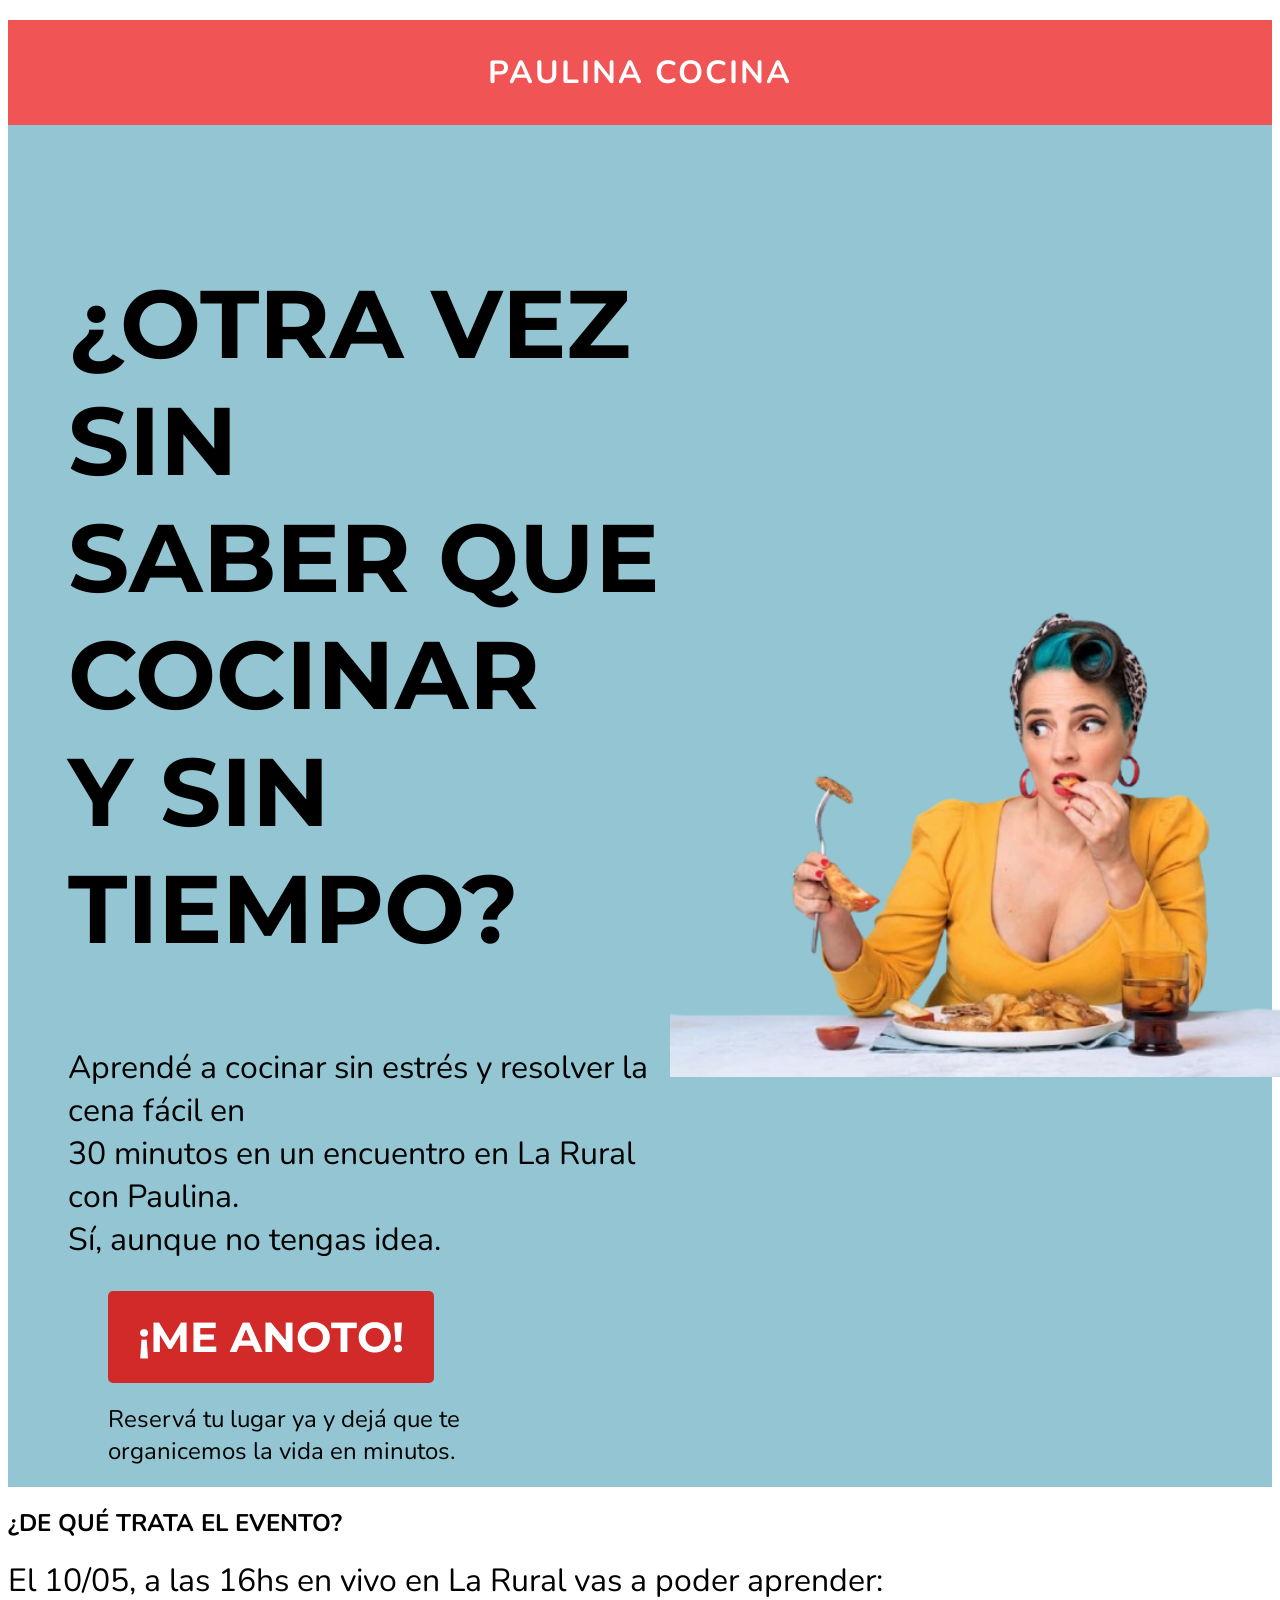
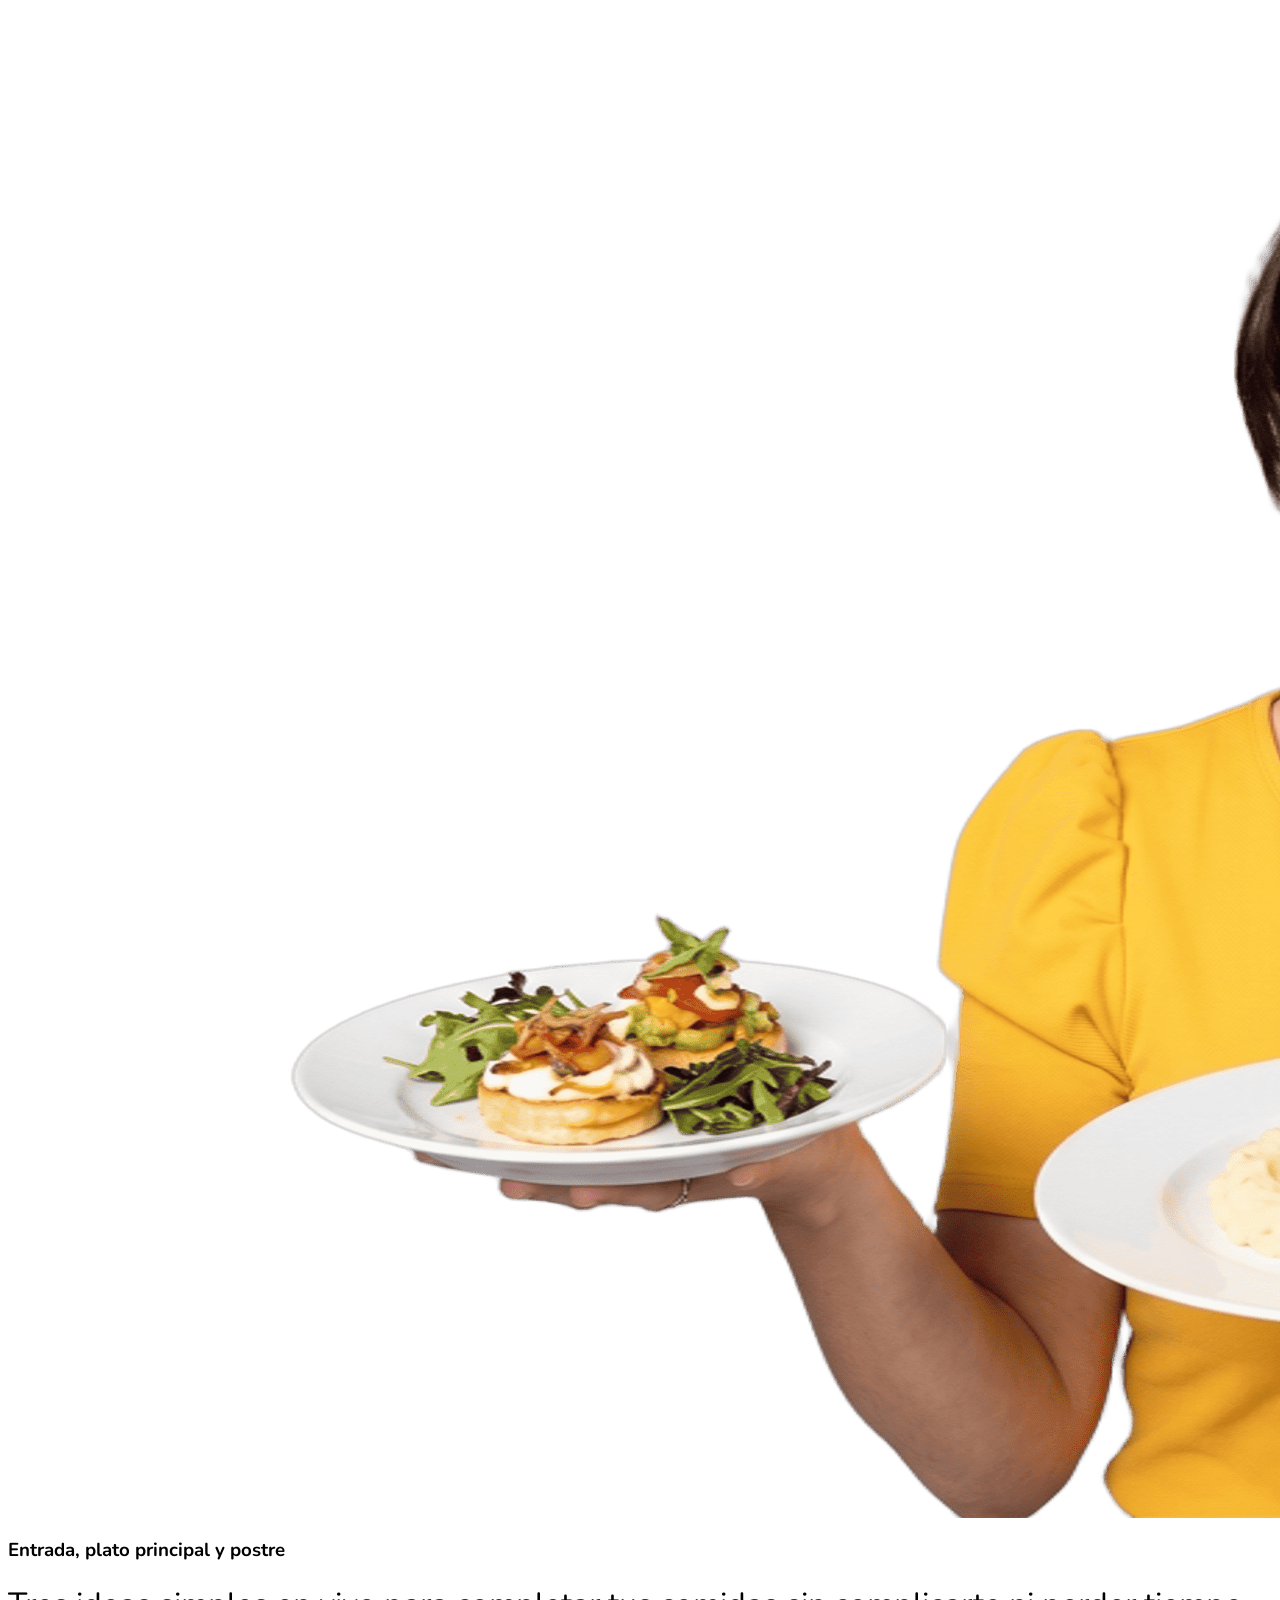
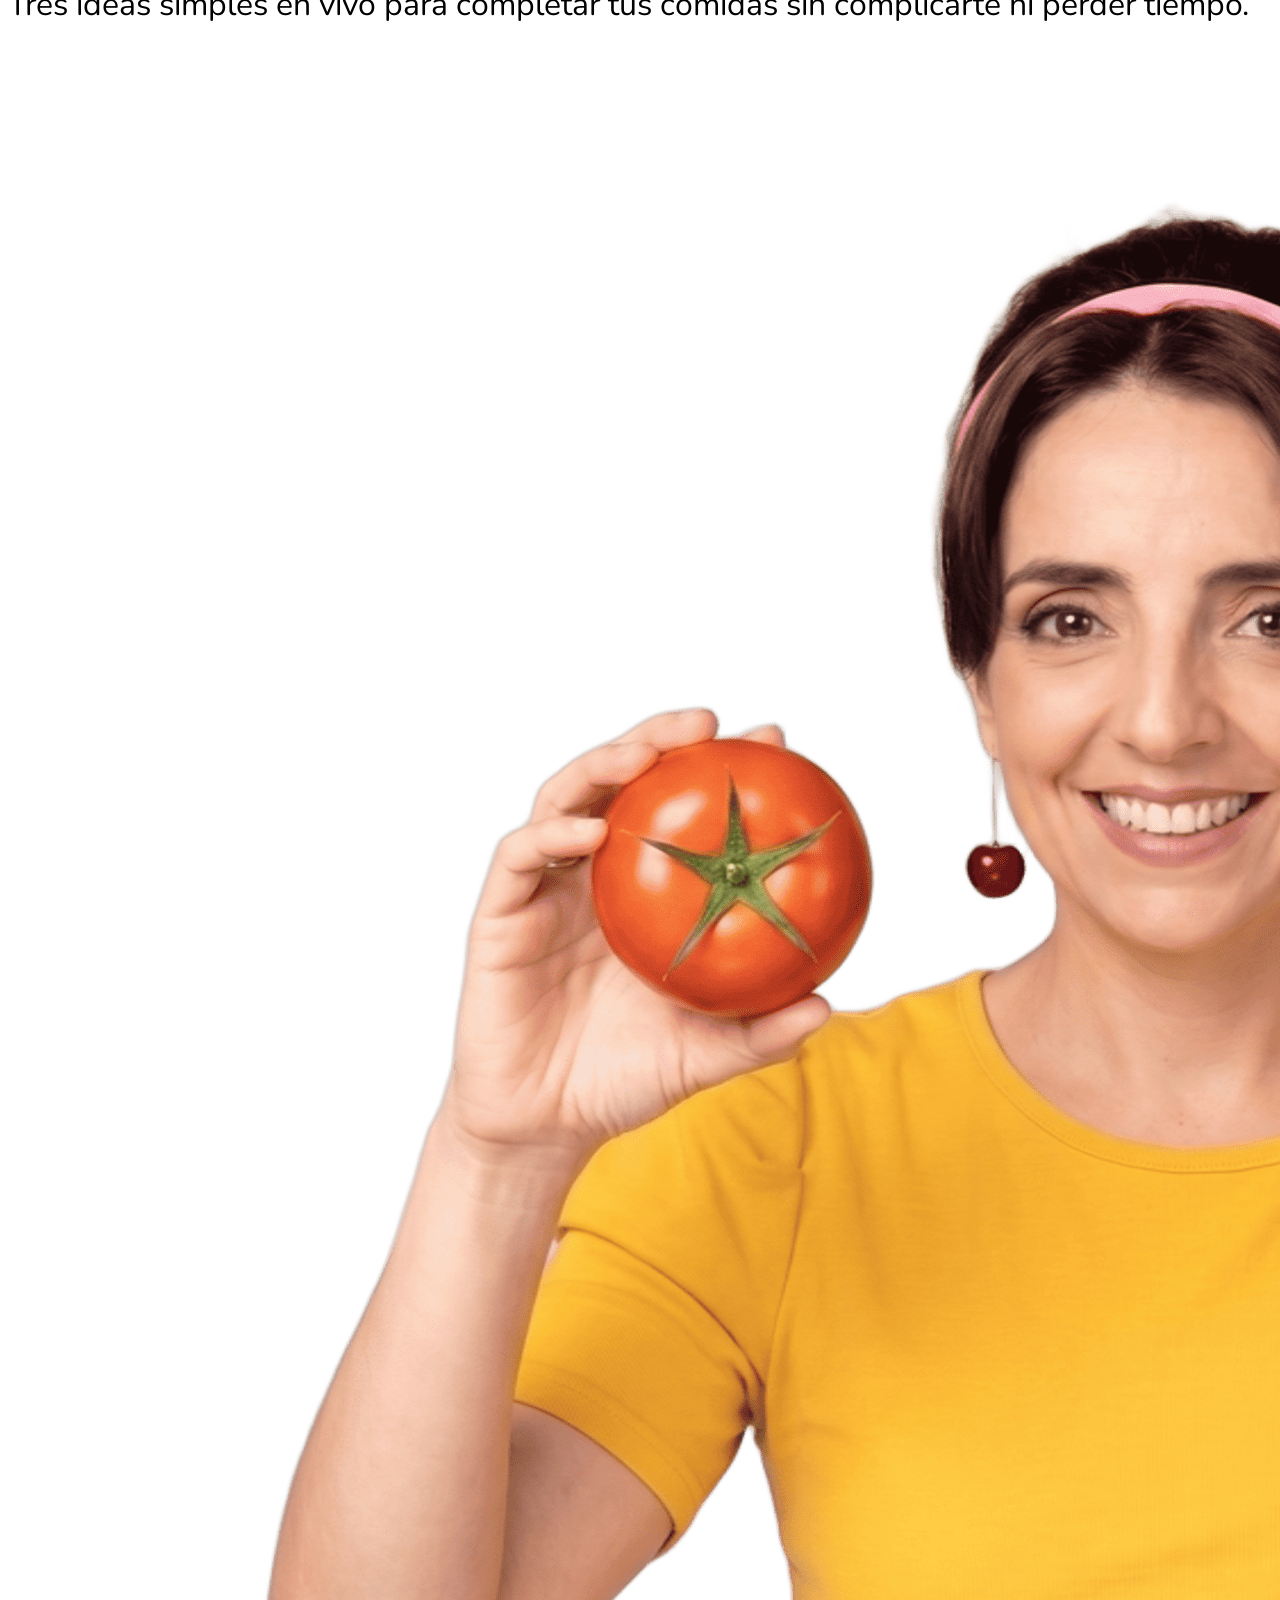
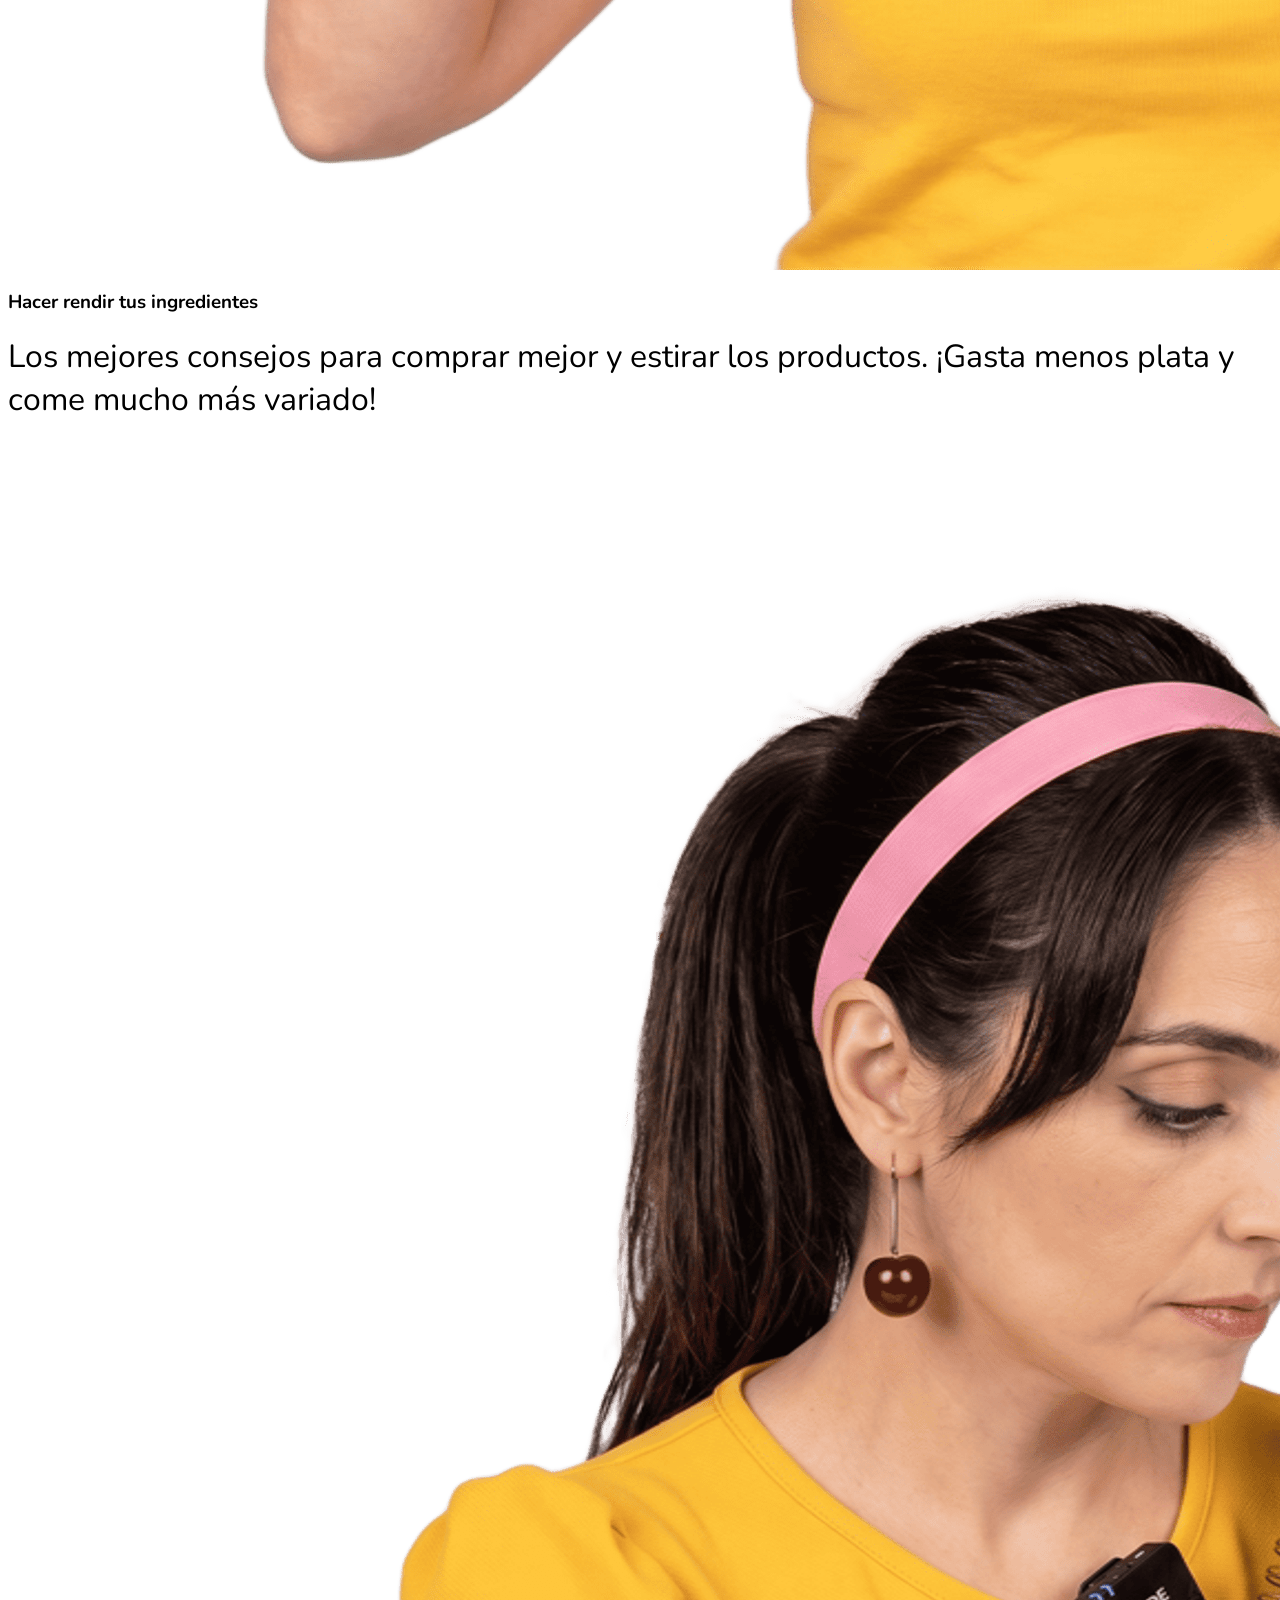
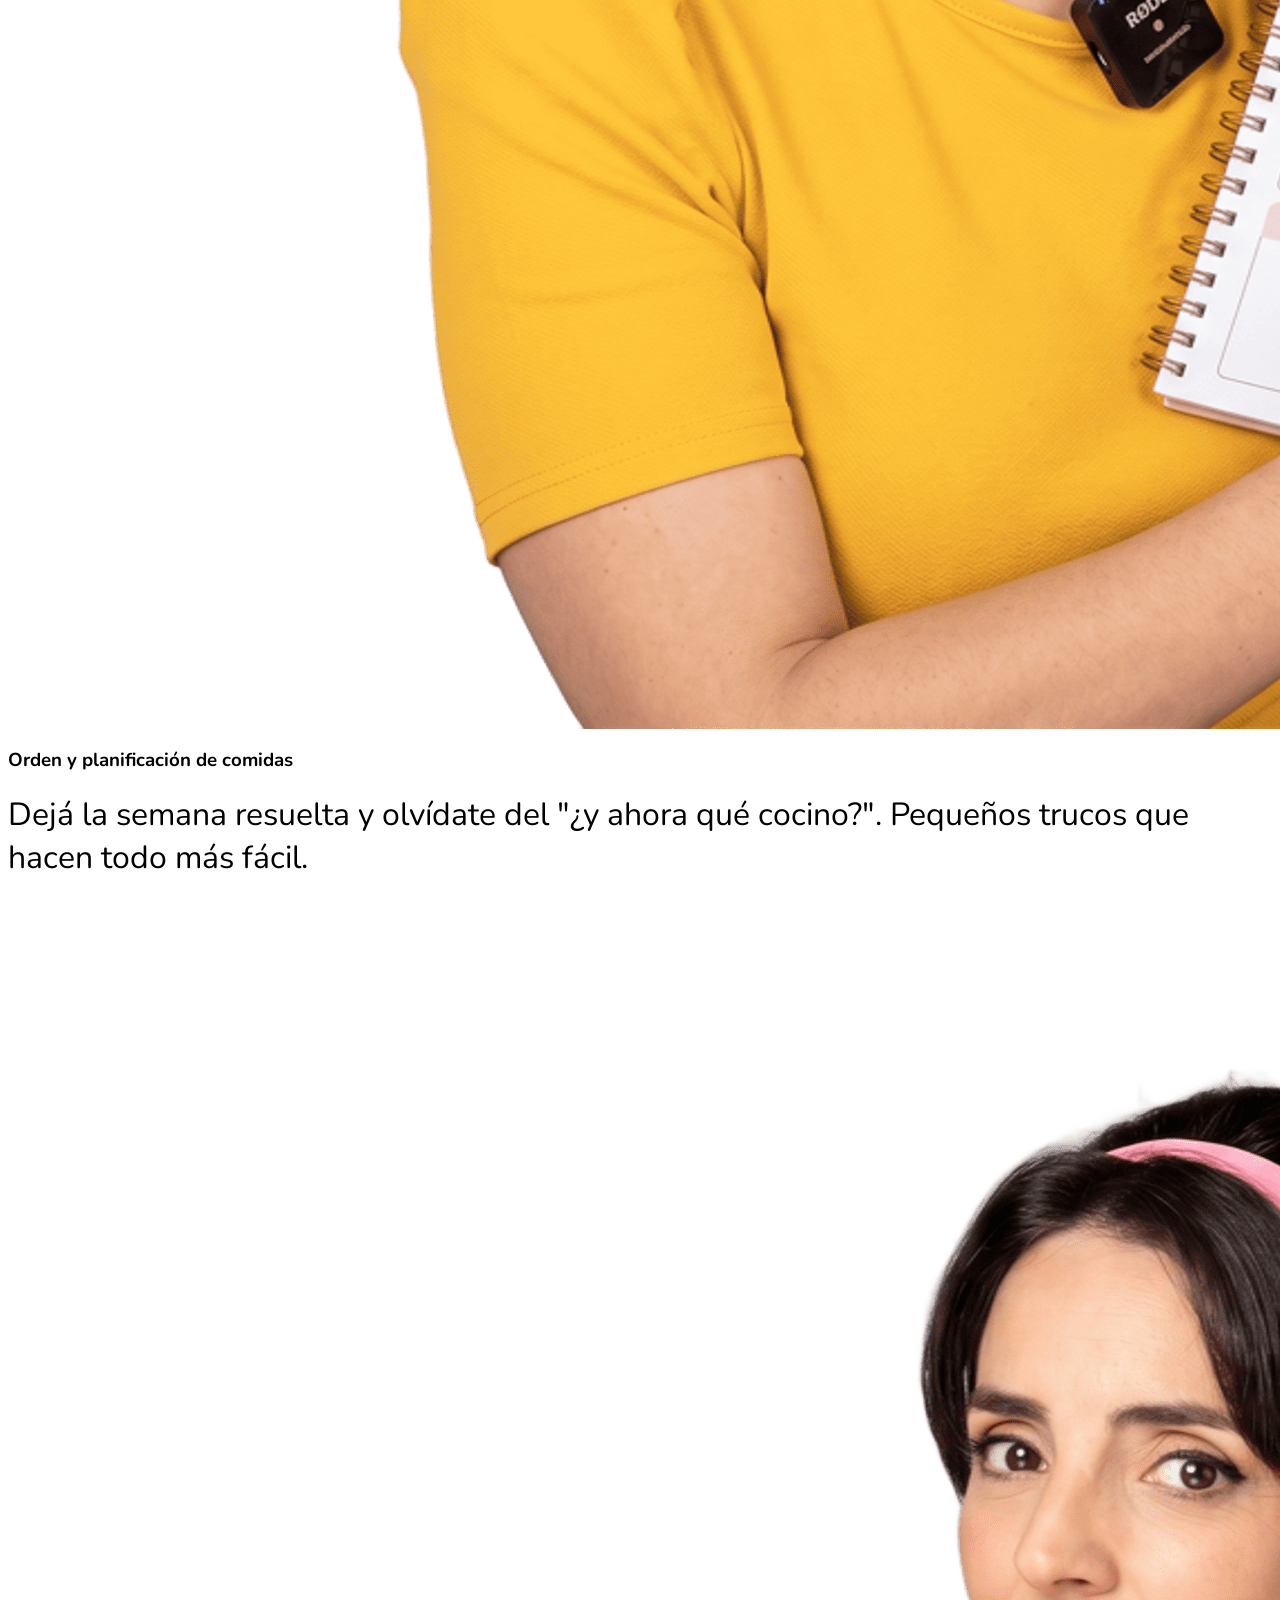
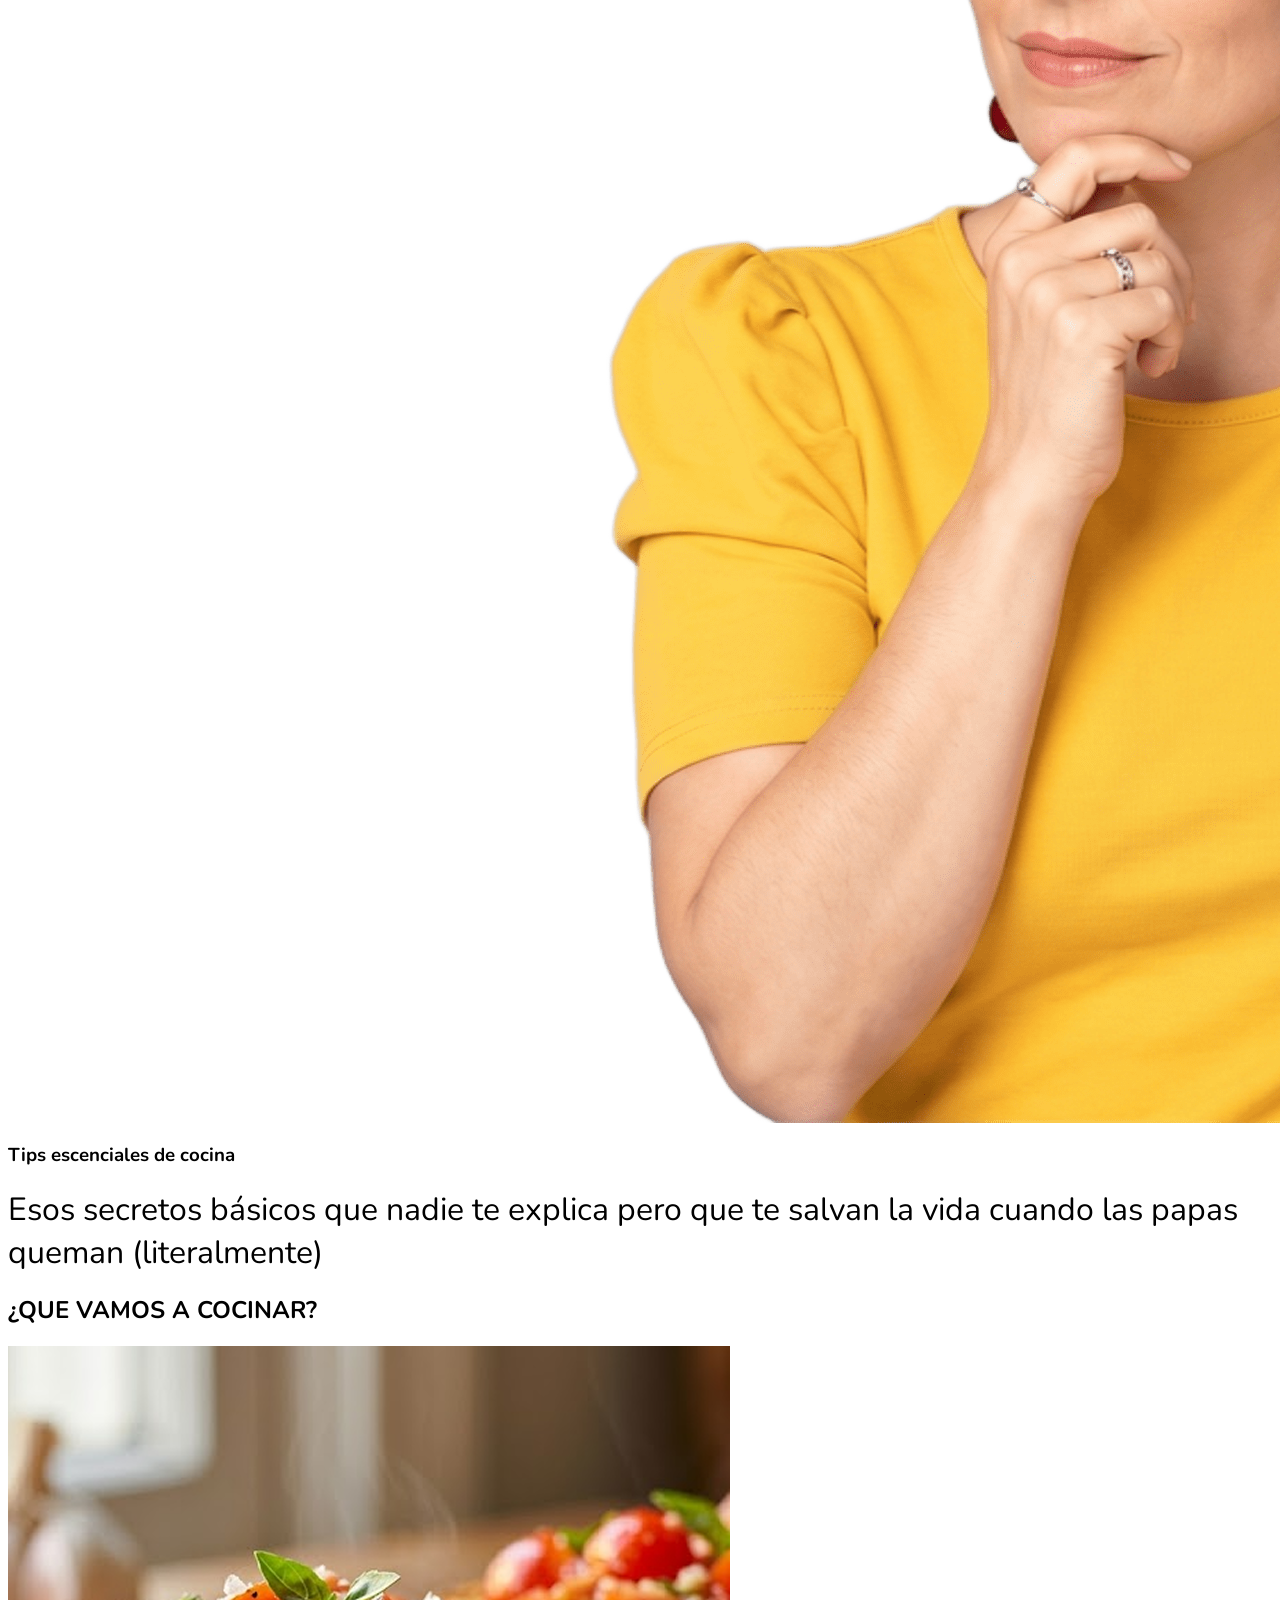
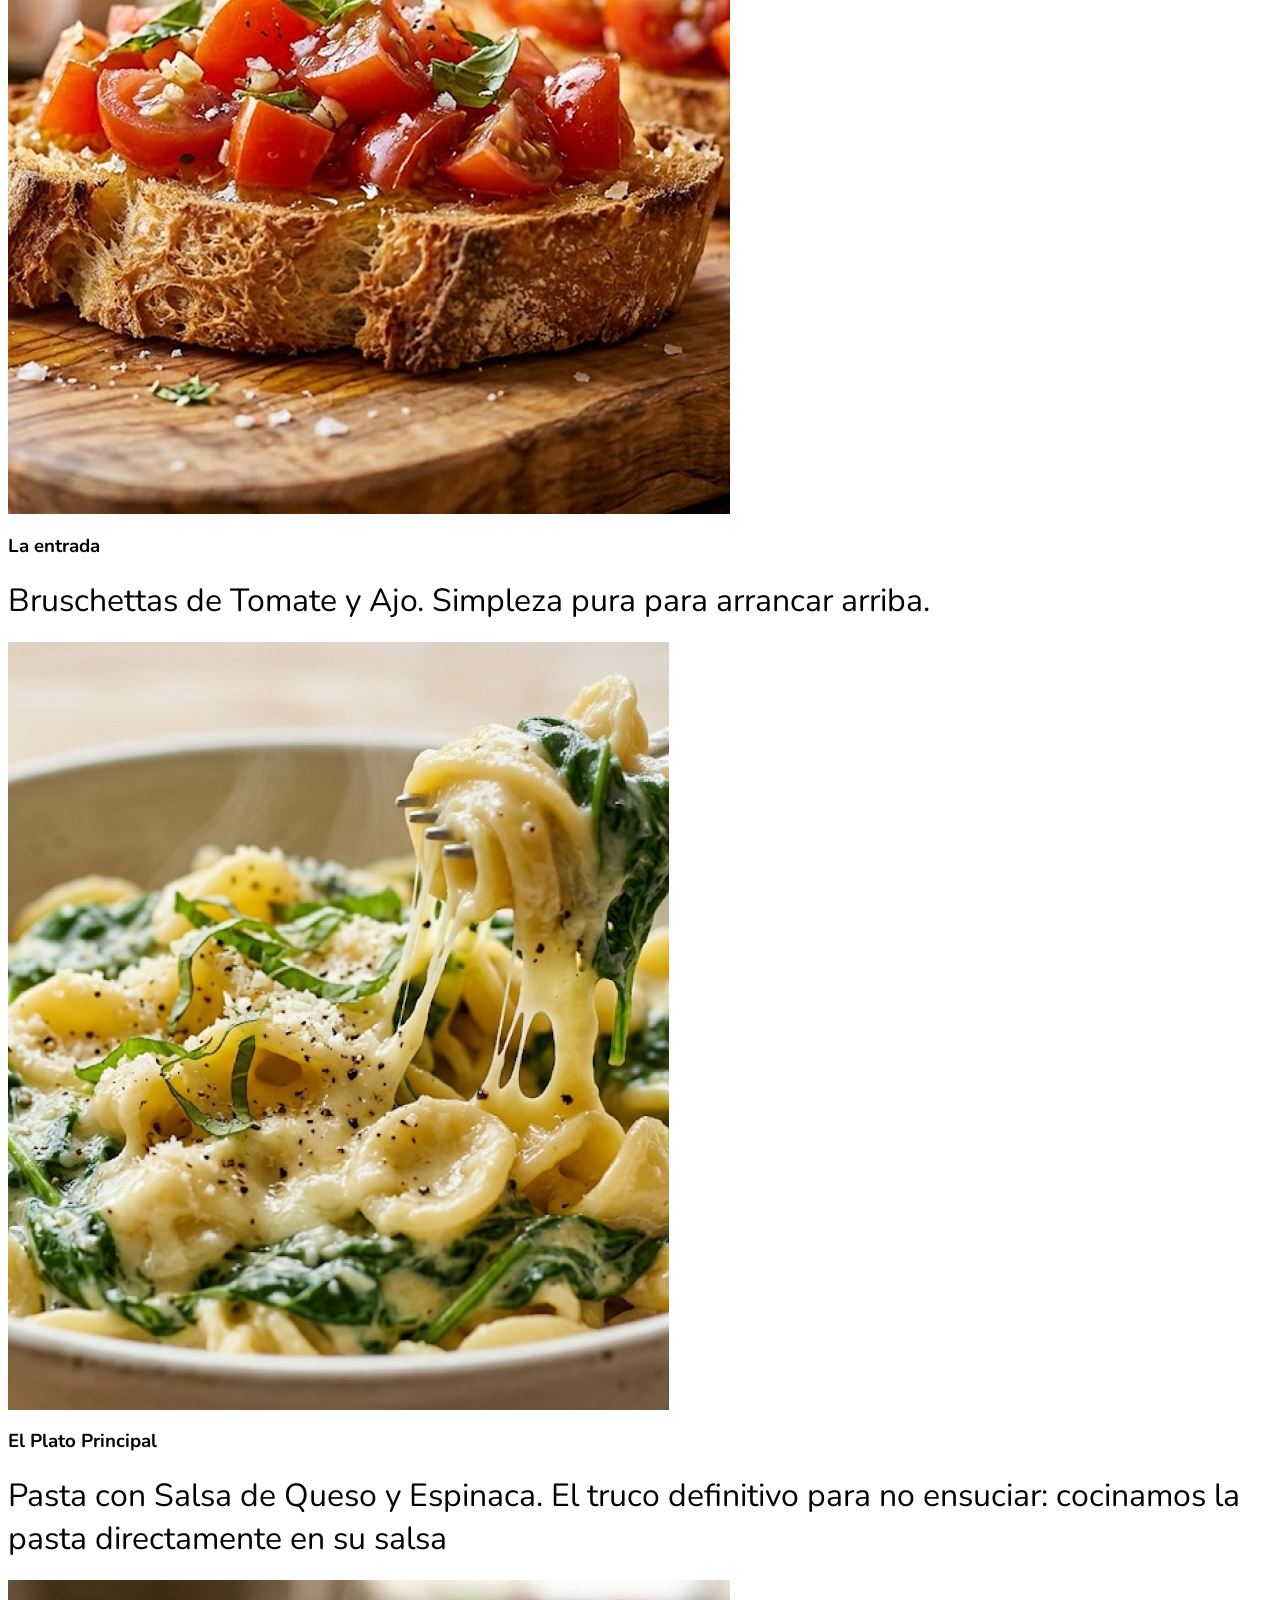
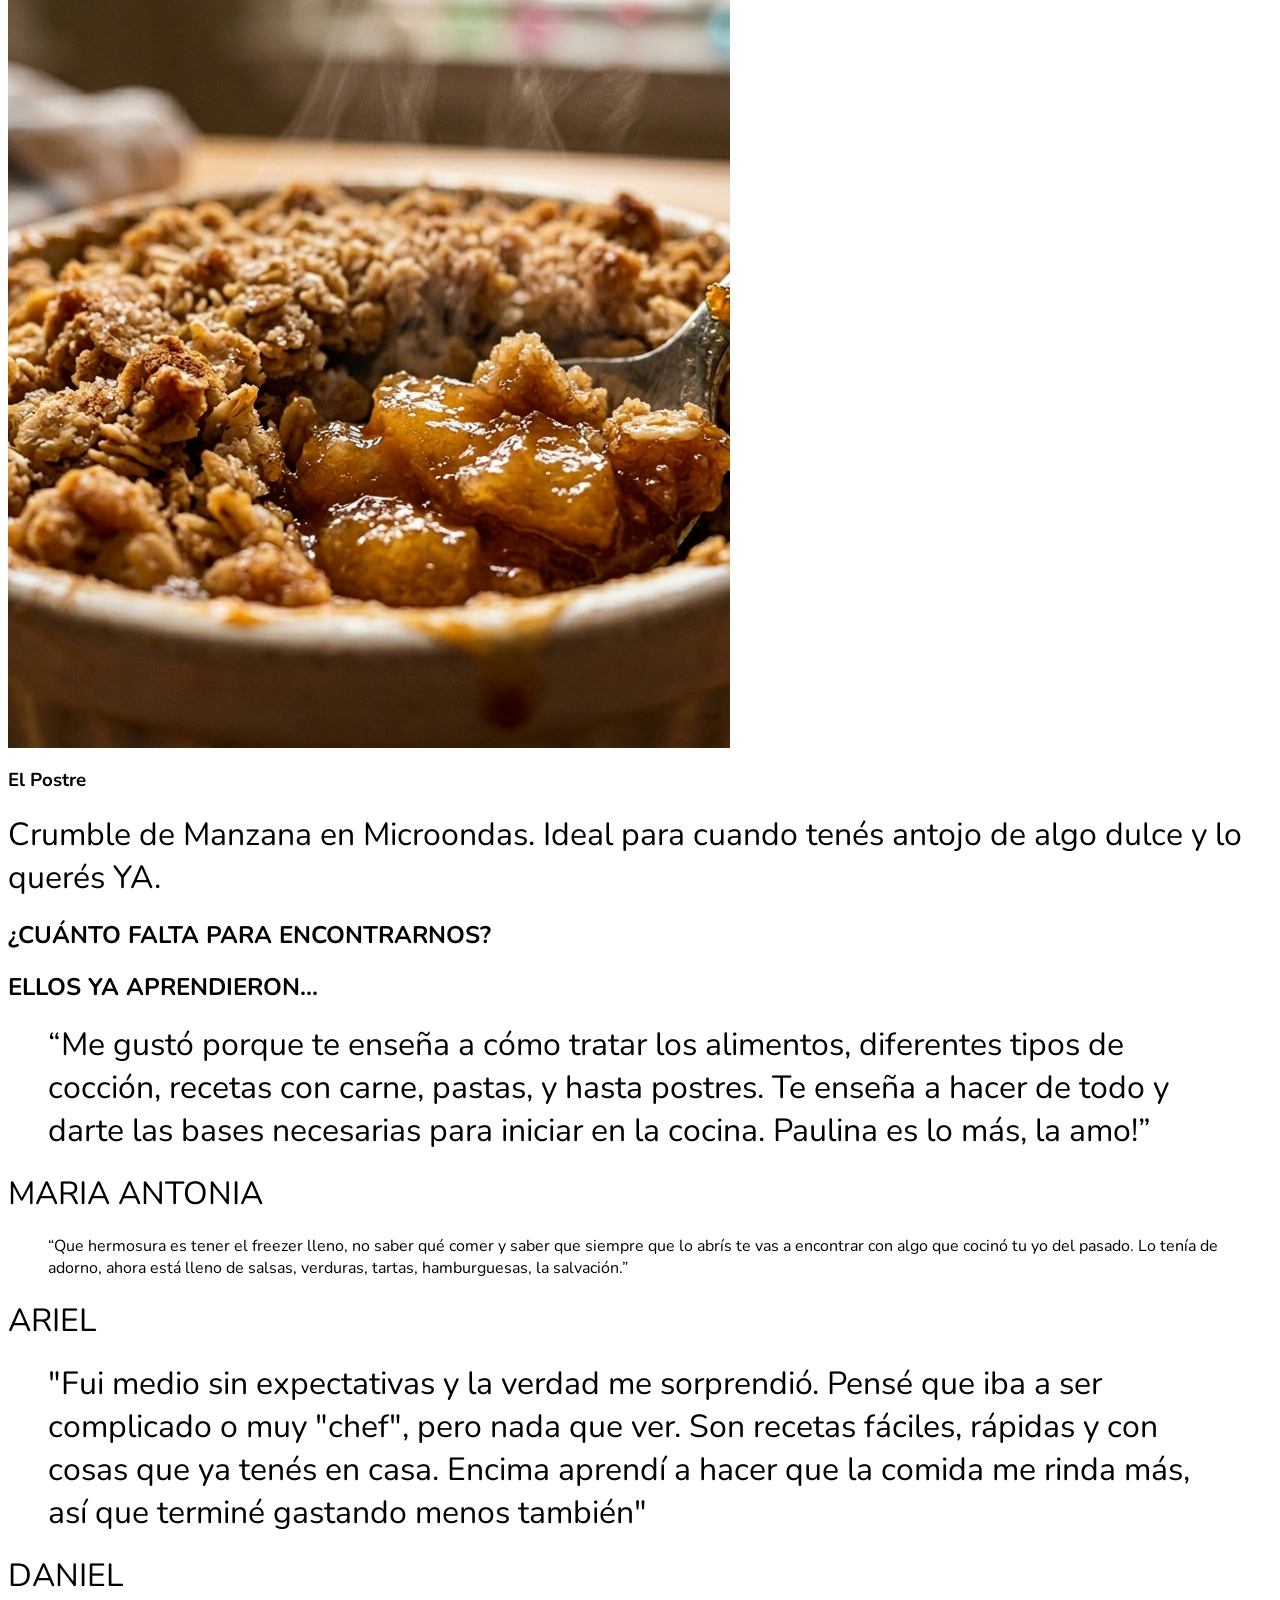
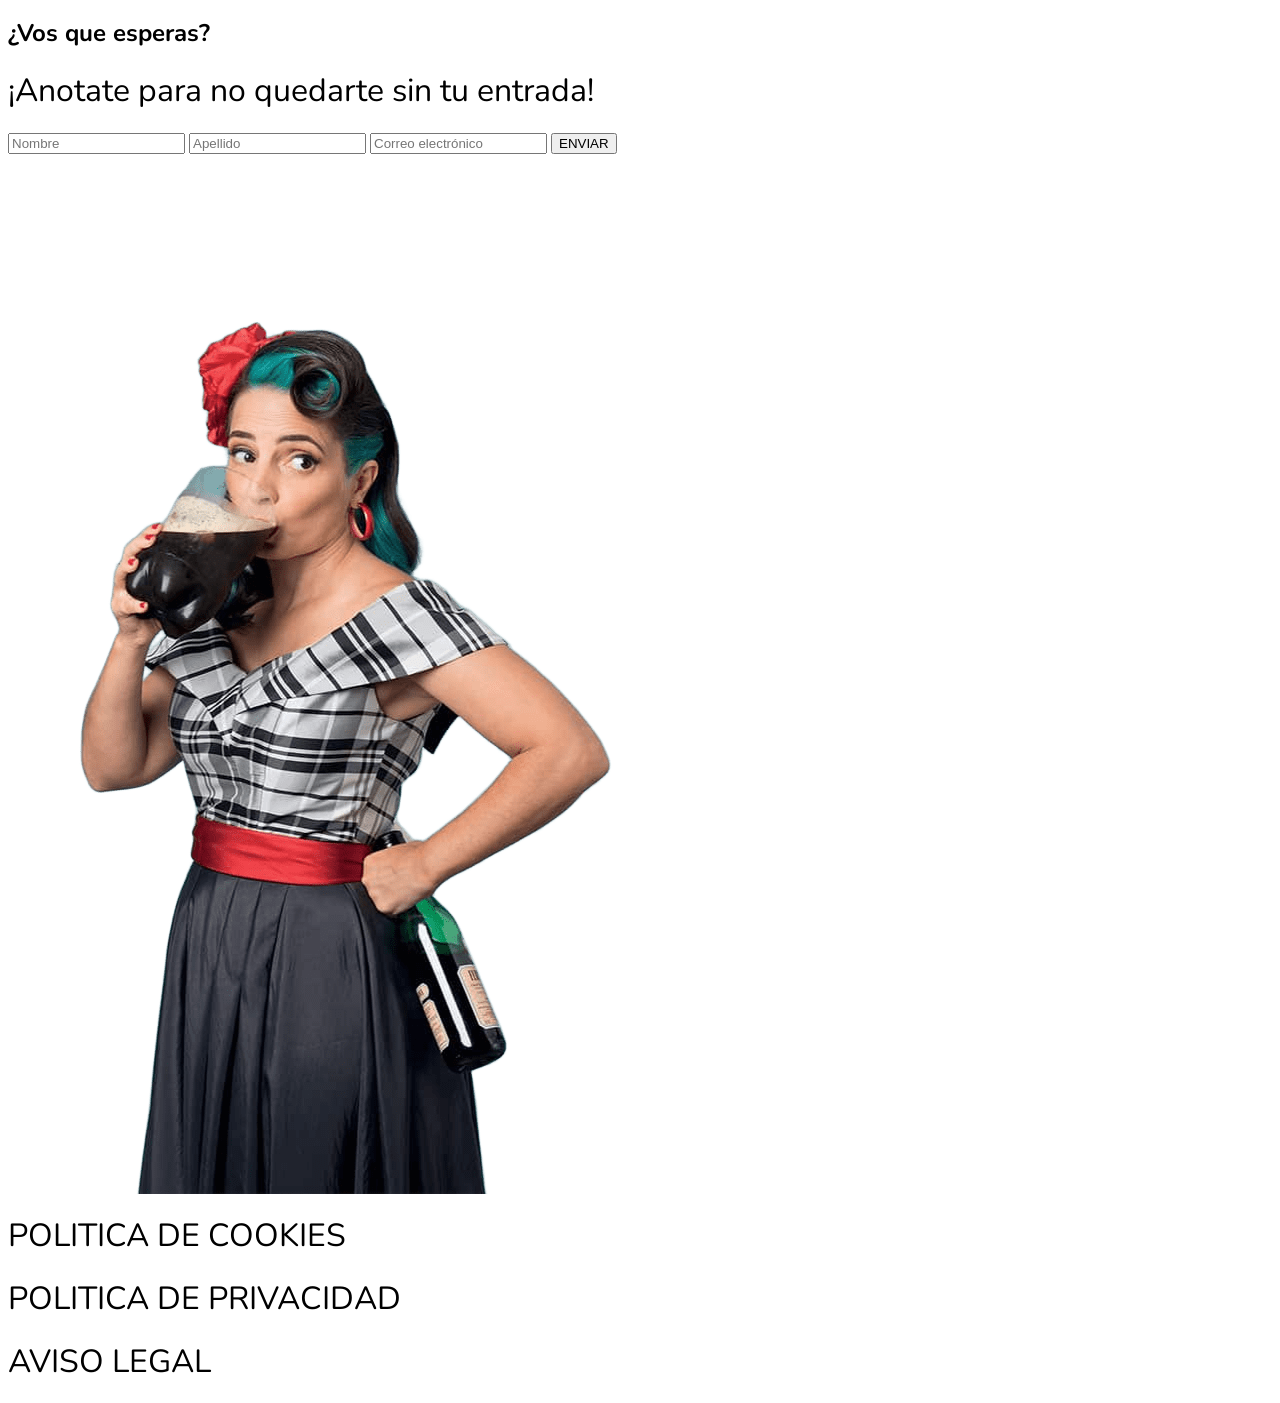
==== paulinacocina/index.html @ fce44838 "Add files via upload" ====
<html>

<head>
    <link rel="stylesheet" href="estilos.css">
    <link rel="preconnect" href="https://fonts.googleapis.com">
    <link rel="preconnect" href="https://fonts.gstatic.com" crossorigin>
    <link href="https://fonts.googleapis.com/css2?family=Nunito:ital,wght@0,200..1000;1,200..1000&display=swap"
        rel="stylesheet">

    <link rel="preconnect" href="https://fonts.googleapis.com">
    <link rel="preconnect" href="https://fonts.gstatic.com" crossorigin>
    <link
        href="https://fonts.googleapis.com/css2?family=Montserrat:ital,wght@0,100..900;1,100..900&family=Nunito:ital,wght@0,200..1000;1,200..1000&display=swap"
        rel="stylesheet">
</head>

<body>
    <header>
        <p>PAULINA COCINA</p>
    </header>
    <section class="hero">
        <div>
            <h1>¿OTRA VEZ SIN <br>
                SABER QUE COCINAR <br>
                Y SIN TIEMPO?</h1>
            <p>
                Aprendé a cocinar sin estrés y resolver la cena fácil en <br>
                30 minutos en un encuentro en La Rural con Paulina. <br>
                Sí, aunque no tengas idea.
            </p>
            <div class="cta">
                <a href="boton" class="boton">¡ME ANOTO!</a>
                <p class="sub-boton">Reservá tu lugar ya y dejá que te <br>
                    organicemos la vida en minutos.</p>
            </div>
        </div>

        <div>
            <img src="imagenes/paulina_portada.png" alt="paulina portada">
        </div>
    </section>

    <section>
        <h2>¿DE QUÉ TRATA EL EVENTO?</h2>
        <p>El 10/05, a las 16hs en vivo en La Rural vas a poder aprender:</p>
        <div class="cards">
            <div class="card">
                <img src="imagenes/paulina_platos.png" alt="foto de paulina con platos">
                <h3>Entrada, plato principal y postre</h3>
                <p>Tres ideas simples en vivo para
                    completar tus comidas sin complicarte ni perder tiempo.</p>
            </div>

            <div class="card">
                <img src="imagenes/paulina_verduras.png" alt="">
                <h3>Hacer rendir tus ingredientes</h3>
                <p>Los mejores consejos para comprar mejor y estirar los productos. ¡Gasta menos plata y come mucho más
                    variado!</p>
            </div>

            <div class="card">
                <img src="imagenes/paulina_agenda.png" alt="">
                <h3>Orden y planificación de comidas</h3>
                <p>Dejá la semana resuelta y olvídate del "¿y ahora qué cocino?". Pequeños trucos que hacen todo más
                    fácil.</p>
            </div>

            <div class="card">
                <img src="imagenes/paulina_tips.png" alt="">
                <h3>Tips escenciales de cocina</h3>
                <p>Esos secretos básicos que nadie te explica pero que te salvan la vida cuando las papas queman
                    (literalmente)</p>
            </div>

        </div>
    </section>

    <section>
        <h2>¿QUE VAMOS A COCINAR?</h2>
        <div>
            <div>
                <img src="imagenes/entrada.png" alt="">
                <h3>La entrada</h3>
                <p>Bruschettas de Tomate y Ajo. Simpleza pura para arrancar arriba.</p>
            </div>
            <div>
                <img src="imagenes/principal.jpeg" alt="">
                <h3>El Plato Principal</h3>
                <p>Pasta con Salsa de Queso y Espinaca. El truco definitivo para no ensuciar: cocinamos la pasta
                    directamente en su salsa</p>
            </div>
            <div>
                <img src="imagenes/postre.png" alt="">
                <h3>El Postre</h3>
                <p>Crumble de Manzana en Microondas. Ideal para cuando tenés antojo de algo dulce y lo querés YA.</p>
            </div>
        </div>
    </section>

    <section>
        <h2>¿CUÁNTO FALTA PARA ENCONTRARNOS?</h2>
    </section>

    <section>
        <h2>ELLOS YA APRENDIERON...</h2>
        <div>
            <blockquote>
                <p>“Me gustó porque te enseña a cómo tratar los alimentos, diferentes tipos de cocción, recetas con
                    carne, pastas, y hasta postres. Te enseña a hacer de todo y darte las bases necesarias para iniciar
                    en la
                    cocina. Paulina es lo más, la amo!”</p>
            </blockquote>
            <p>MARIA ANTONIA</p>
        </div>
        <div>
            <blockquote>
                “Que hermosura es tener el freezer lleno, no saber qué comer y saber que siempre que lo abrís te vas a
                encontrar con algo que cocinó tu yo del pasado. Lo tenía de adorno, ahora está lleno de salsas,
                verduras,
                tartas, hamburguesas, la salvación.”
            </blockquote>
            <p>ARIEL</p>
        </div>
        <div>
            <blockquote>
                <p> "Fui medio sin expectativas y la verdad me sorprendió. Pensé que iba a ser complicado o muy "chef",
                    pero
                    nada que ver. Son recetas fáciles, rápidas y con cosas que ya tenés en casa. Encima aprendí a hacer
                    que la
                    comida me rinda más, así que terminé gastando menos también"</p>
            </blockquote>
            <p>DANIEL</p>
        </div>
    </section>

    <section>
        <h2>¿Vos que esperas?</h2>
        <p>¡Anotate para no quedarte sin tu entrada!</p>
        <div>
            <form>
                <input type="text" placeholder="Nombre">
                <input type="text" placeholder="Apellido">
                <input type="email" placeholder="Correo electrónico">
                <button type="submit">ENVIAR</button>
            </form>
        </div>
        <img src="imagenes/paulinafernet.png" alt="">
    </section>

    <footer>
        <p>POLITICA DE COOKIES</p>
        <p>POLITICA DE PRIVACIDAD</p>
        <p>AVISO LEGAL</p>
    </footer>

</body>

</html>
---- paulinacocina/estilos.css ----
body {
    font-family: 'Nunito', sans-serif;
}

header {
    background-color: #F15454;
    height: 105px;
    line-height: 105px;
    color: white;
    text-align: center;
    font-weight: 700;
    letter-spacing: 2px;
}

h1 {
    font-family: 'montserrat', sans-serif;
    font-size: 96px;
    font-weight: 700;
}

.hero {
    background: #93C6D2;
    display: grid;
    grid-template-columns: 1fr 1fr;
    align-items: center;
    padding: 60px 0 0 60px;
}

p {
    font-size: 32px;
    margin: 20px 0;
}

a {
    display: inline-block;
    background: #D22929;
    color: white;
    padding: 20px 30px;
    text-decoration: none;
    font-weight: bold;
    border-radius: 5px;
    margin-top: 10px;
}

.cta {
    margin-left: 40px;
    margin-right: 40px;
}

.boton {
    font-family: 'montserrat', sans-serif;
    font-size: 42px;
    font-weight: 700;
}

.sub-boton {
    font-size: 24px;
}

.hero img {
    width: 120%;
    max-width: none;
}
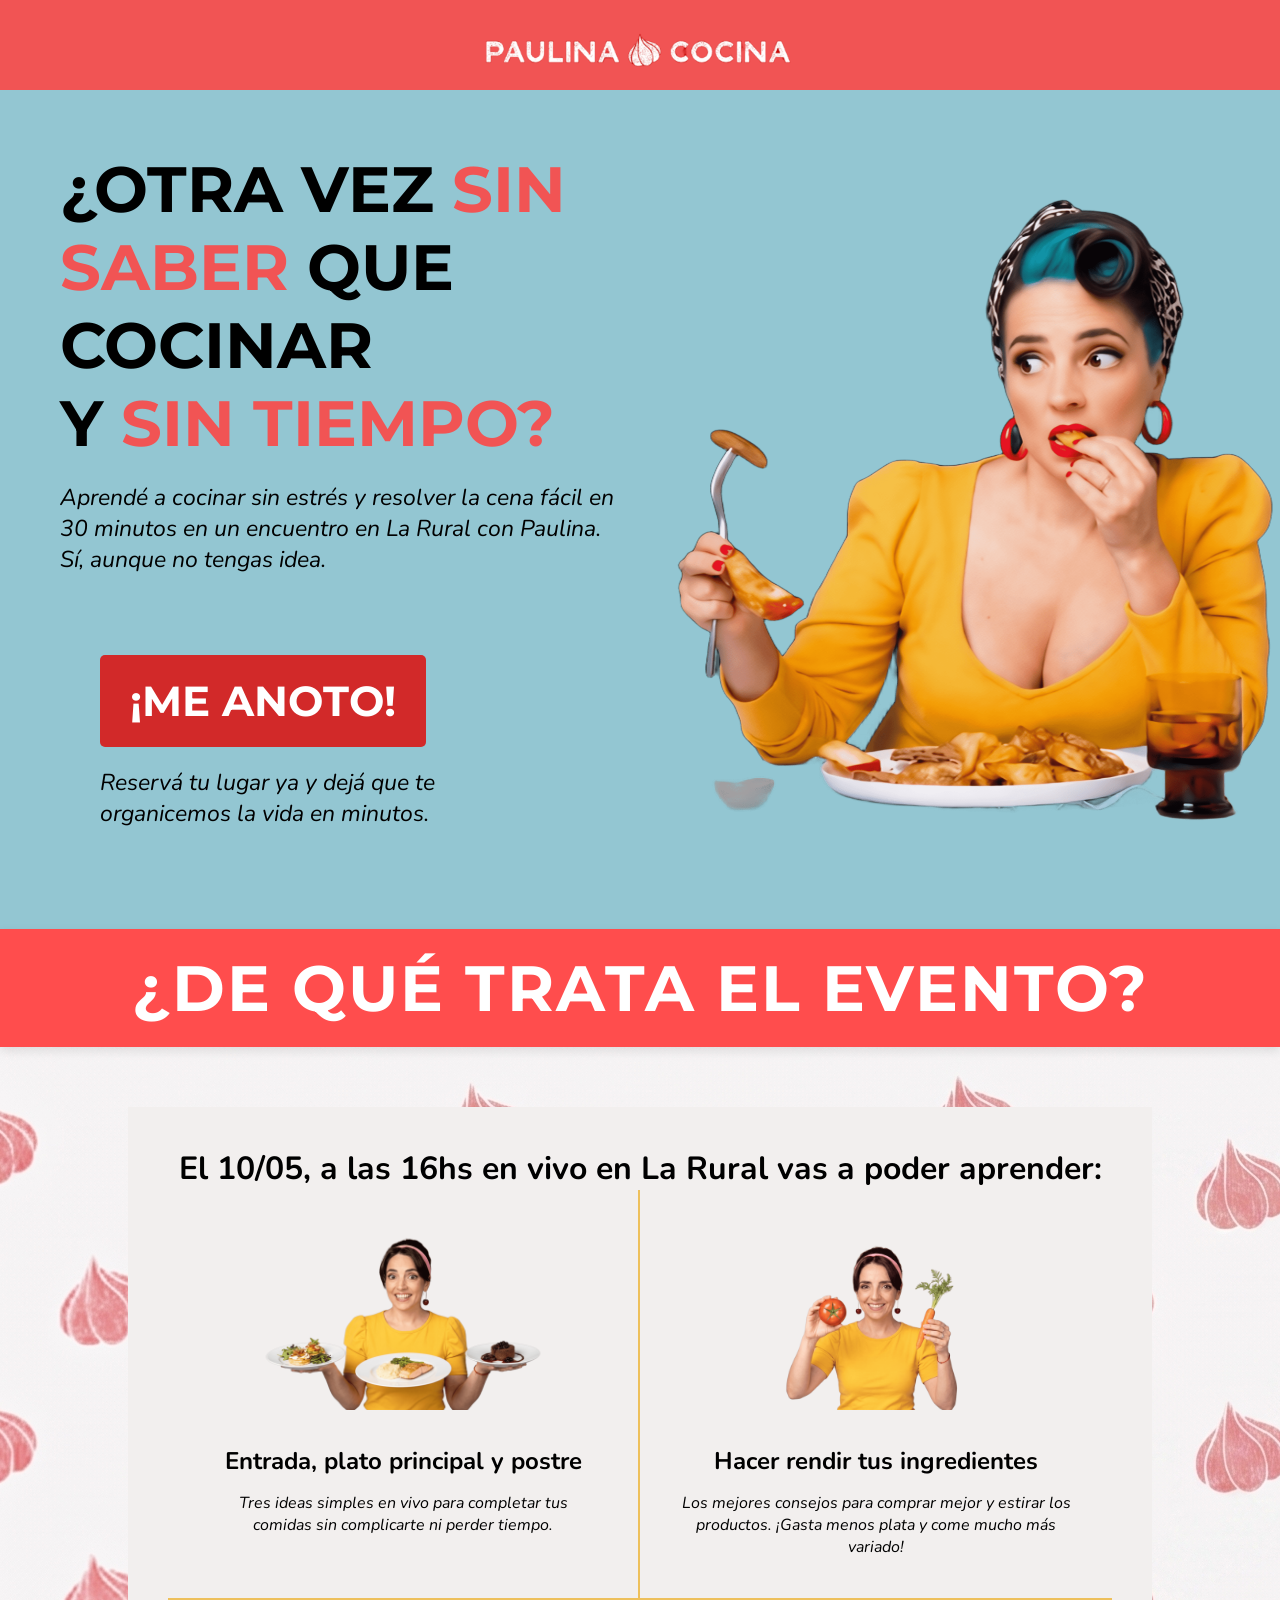
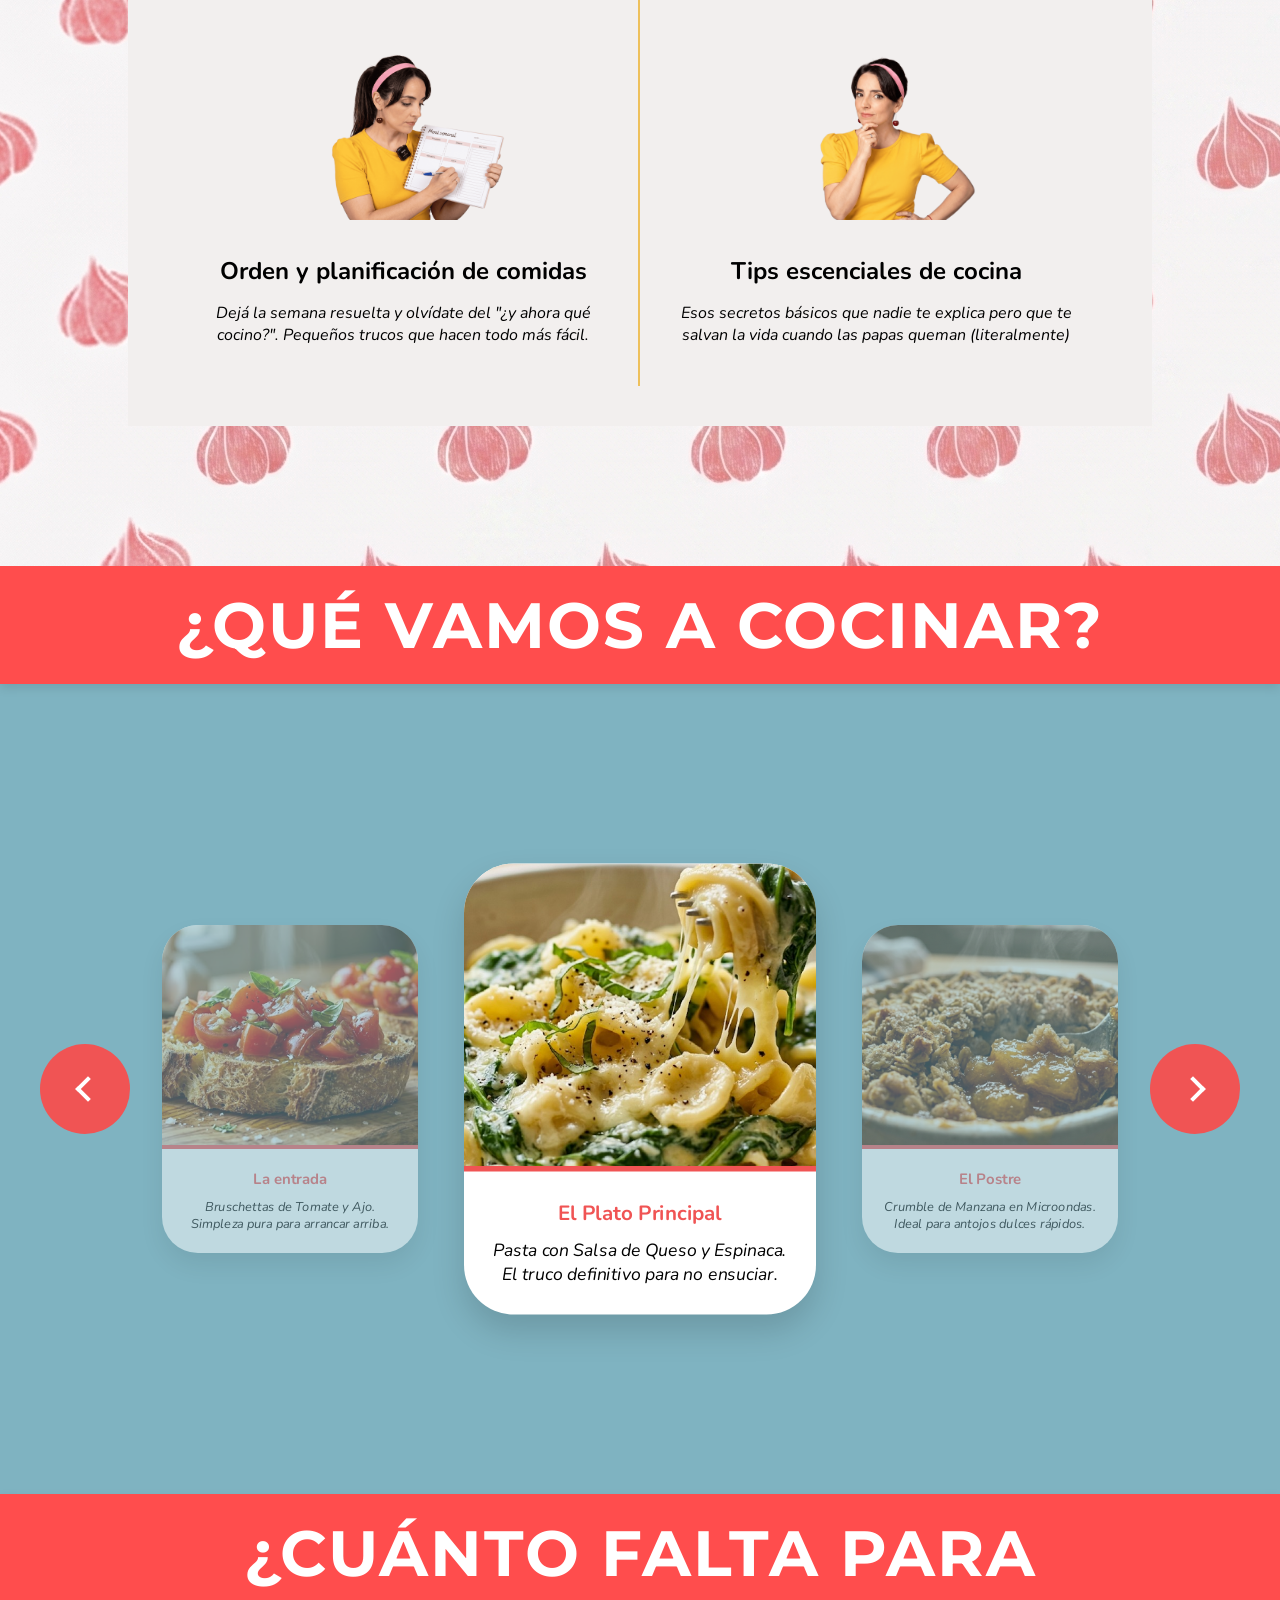
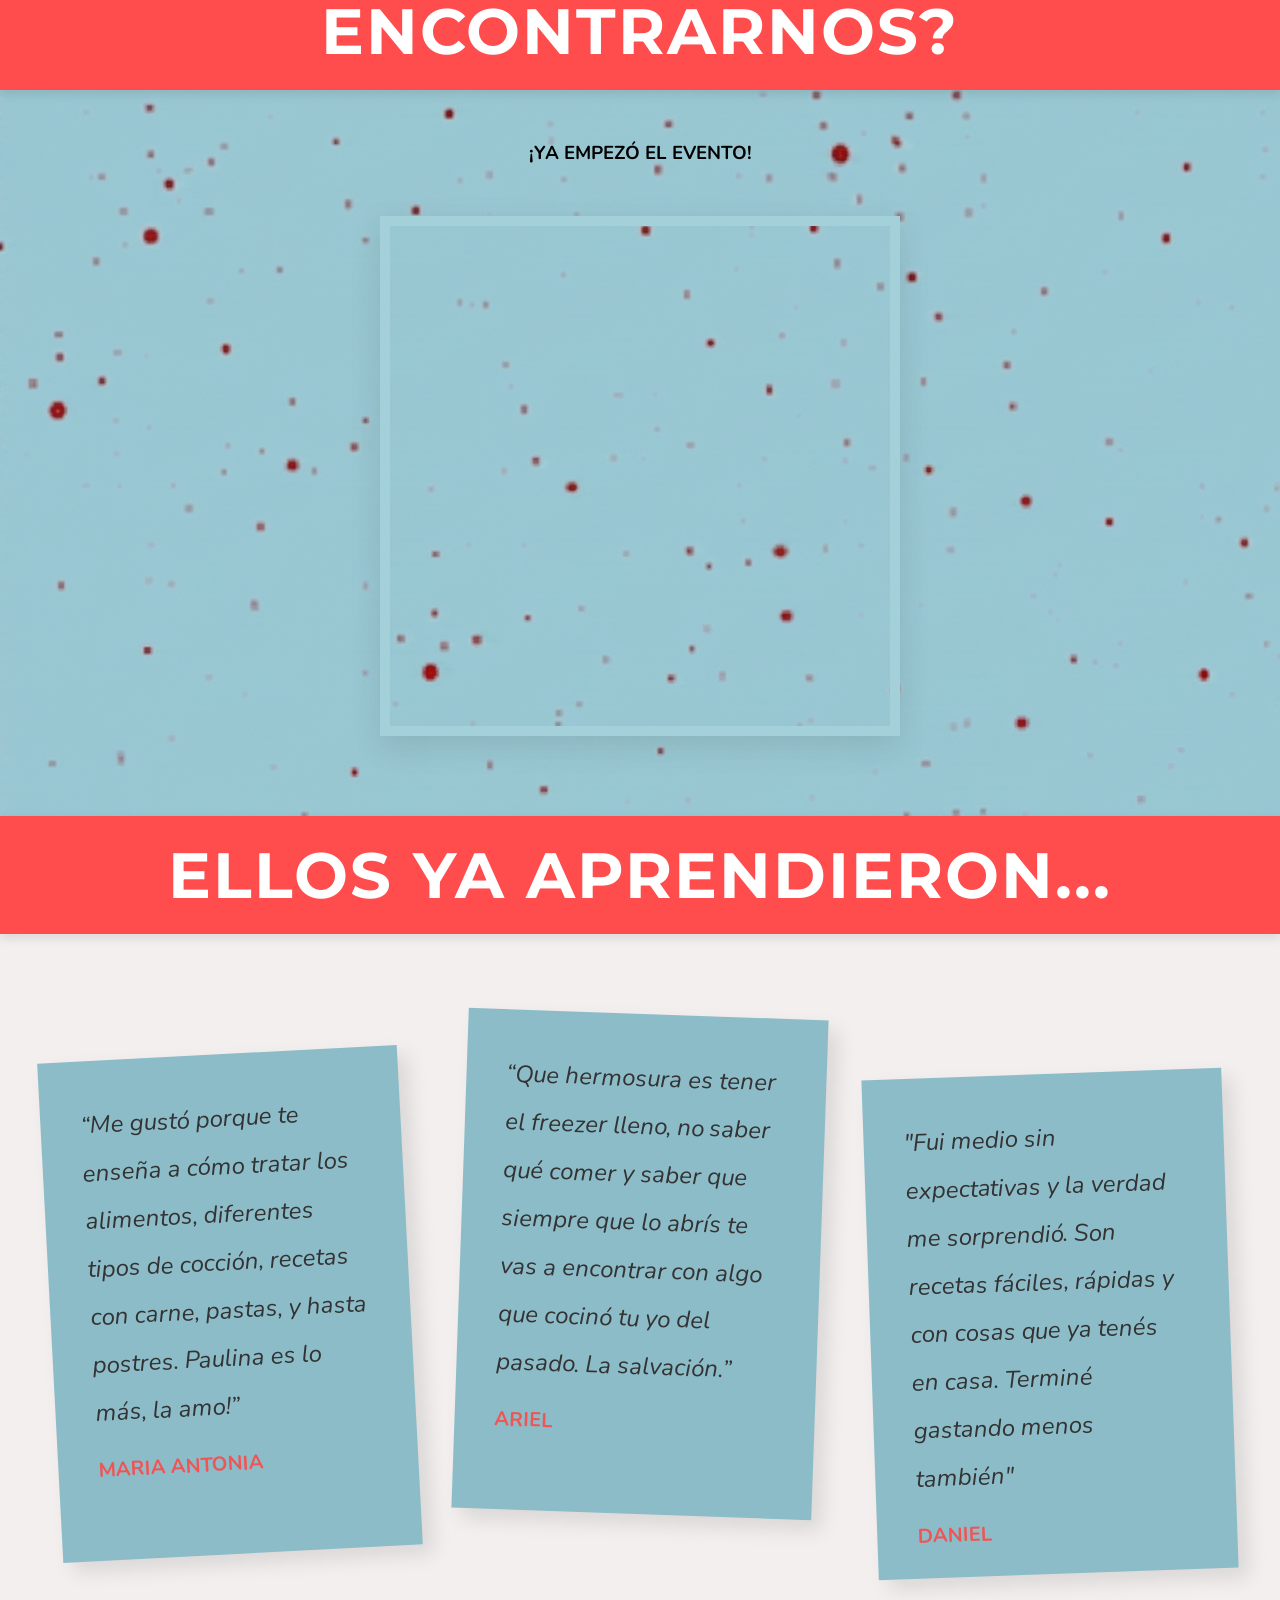
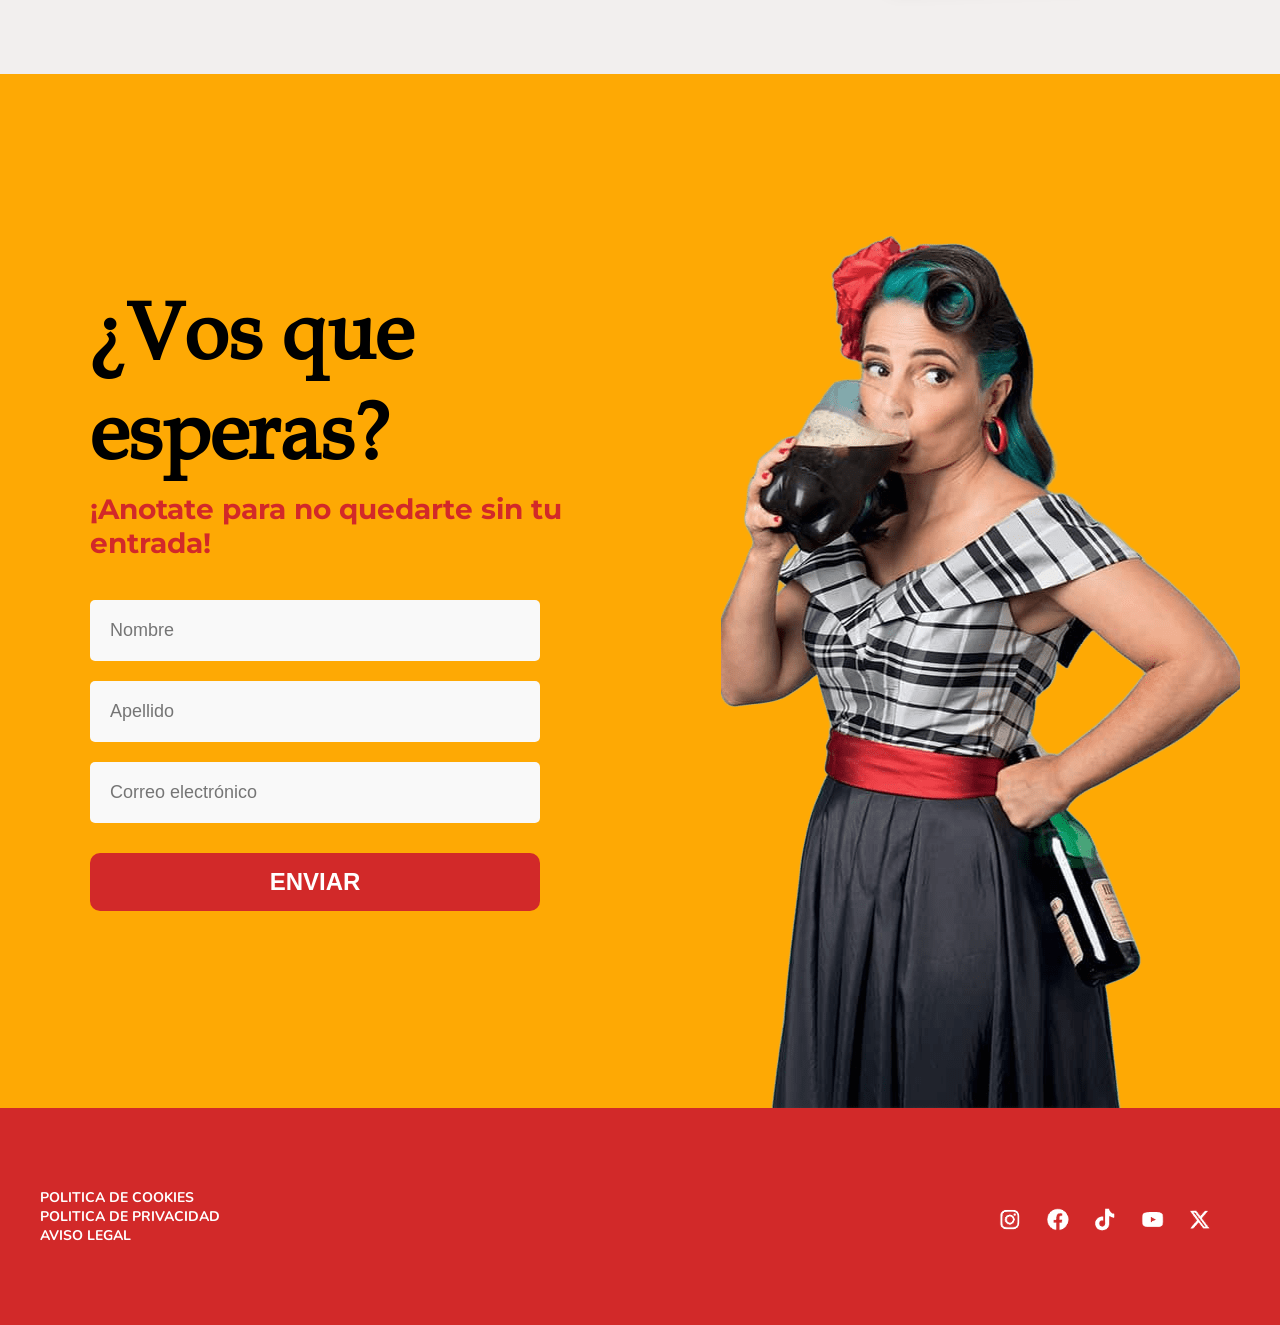
==== commit 5b71ce2b: "Add files via upload" ====
--- a/paulinacocina/index.html
+++ b/paulinacocina/index.html
@@ -12,17 +12,23 @@
     <link
         href="https://fonts.googleapis.com/css2?family=Montserrat:ital,wght@0,100..900;1,100..900&family=Nunito:ital,wght@0,200..1000;1,200..1000&display=swap"
         rel="stylesheet">
+    <script src="animaciones.js"></script>
 </head>
 
 <body>
     <header>
-        <p>PAULINA COCINA</p>
+        <img src="imagenes/logo.png" alt="">
+
     </header>
+
+
+
     <section class="hero">
         <div>
-            <h1>¿OTRA VEZ SIN <br>
-                SABER QUE COCINAR <br>
-                Y SIN TIEMPO?</h1>
+            <h1>¿OTRA VEZ <span class="textoresalta"> SIN <br>
+                SABER </span>QUE COCINAR <br> 
+                Y <span class="textoresalta"> SIN TIEMPO?</span>
+            </h1>
             <p>
                 Aprendé a cocinar sin estrés y resolver la cena fácil en <br>
                 30 minutos en un encuentro en La Rural con Paulina. <br>
@@ -34,16 +40,21 @@
                     organicemos la vida en minutos.</p>
             </div>
         </div>
-
         <div>
             <img src="imagenes/paulina_portada.png" alt="paulina portada">
         </div>
     </section>
 
-    <section>
-        <h2>¿DE QUÉ TRATA EL EVENTO?</h2>
-        <p>El 10/05, a las 16hs en vivo en La Rural vas a poder aprender:</p>
+
+
+    <section class="infoevento">
+
+        <div class="divisor-rojo">
+            <h2>¿DE QUÉ TRATA EL EVENTO?</h2>
+        </div>
+
         <div class="cards">
+            <p class="fechayhora">El 10/05, a las 16hs en vivo en La Rural vas a poder aprender:</p>
             <div class="card">
                 <img src="imagenes/paulina_platos.png" alt="foto de paulina con platos">
                 <h3>Entrada, plato principal y postre</h3>
@@ -71,88 +82,171 @@
                 <p>Esos secretos básicos que nadie te explica pero que te salvan la vida cuando las papas queman
                     (literalmente)</p>
             </div>
-
-        </div>
-    </section>
-
-    <section>
-        <h2>¿QUE VAMOS A COCINAR?</h2>
-        <div>
-            <div>
-                <img src="imagenes/entrada.png" alt="">
-                <h3>La entrada</h3>
-                <p>Bruschettas de Tomate y Ajo. Simpleza pura para arrancar arriba.</p>
-            </div>
-            <div>
-                <img src="imagenes/principal.jpeg" alt="">
-                <h3>El Plato Principal</h3>
-                <p>Pasta con Salsa de Queso y Espinaca. El truco definitivo para no ensuciar: cocinamos la pasta
-                    directamente en su salsa</p>
-            </div>
-            <div>
-                <img src="imagenes/postre.png" alt="">
-                <h3>El Postre</h3>
-                <p>Crumble de Manzana en Microondas. Ideal para cuando tenés antojo de algo dulce y lo querés YA.</p>
-            </div>
-        </div>
-    </section>
-
-    <section>
-        <h2>¿CUÁNTO FALTA PARA ENCONTRARNOS?</h2>
-    </section>
-
-    <section>
-        <h2>ELLOS YA APRENDIERON...</h2>
-        <div>
-            <blockquote>
-                <p>“Me gustó porque te enseña a cómo tratar los alimentos, diferentes tipos de cocción, recetas con
-                    carne, pastas, y hasta postres. Te enseña a hacer de todo y darte las bases necesarias para iniciar
-                    en la
-                    cocina. Paulina es lo más, la amo!”</p>
-            </blockquote>
-            <p>MARIA ANTONIA</p>
-        </div>
-        <div>
-            <blockquote>
-                “Que hermosura es tener el freezer lleno, no saber qué comer y saber que siempre que lo abrís te vas a
-                encontrar con algo que cocinó tu yo del pasado. Lo tenía de adorno, ahora está lleno de salsas,
-                verduras,
-                tartas, hamburguesas, la salvación.”
-            </blockquote>
-            <p>ARIEL</p>
-        </div>
-        <div>
-            <blockquote>
-                <p> "Fui medio sin expectativas y la verdad me sorprendió. Pensé que iba a ser complicado o muy "chef",
-                    pero
-                    nada que ver. Son recetas fáciles, rápidas y con cosas que ya tenés en casa. Encima aprendí a hacer
-                    que la
-                    comida me rinda más, así que terminé gastando menos también"</p>
-            </blockquote>
-            <p>DANIEL</p>
-        </div>
-    </section>
-
-    <section>
-        <h2>¿Vos que esperas?</h2>
-        <p>¡Anotate para no quedarte sin tu entrada!</p>
-        <div>
-            <form>
-                <input type="text" placeholder="Nombre">
-                <input type="text" placeholder="Apellido">
-                <input type="email" placeholder="Correo electrónico">
-                <button type="submit">ENVIAR</button>
-            </form>
-        </div>
-        <img src="imagenes/paulinafernet.png" alt="">
+        </div>
+    </section>
+
+
+
+    <section class="seccion-comidas">
+        <div class="divisor-rojo">
+            <h2>¿QUÉ VAMOS A COCINAR?</h2>
+        </div>
+
+        <div class="contenedor-carrusel">
+            <button class="flecha izquierda"></button>
+
+            <div class="ventana-carrusel">
+                <div class="riel-tarjetas">
+                    <div class="tarjeta">
+                        <img src="imagenes/entrada.png" alt="Entrada">
+                        <div class="info-tarjeta">
+                            <h3>La entrada</h3>
+                            <p>Bruschettas de Tomate y Ajo. Simpleza pura para arrancar arriba.</p>
+                        </div>
+                    </div>
+
+                    <div class="tarjeta">
+                        <img src="imagenes/principal.jpeg" alt="Plato Principal">
+                        <div class="info-tarjeta">
+                            <h3>El Plato Principal</h3>
+                            <p>Pasta con Salsa de Queso y Espinaca. El truco definitivo para no ensuciar.</p>
+                        </div>
+                    </div>
+
+                    <div class="tarjeta">
+                        <img src="imagenes/postre.png" alt="Postre">
+                        <div class="info-tarjeta">
+                            <h3>El Postre</h3>
+                            <p>Crumble de Manzana en Microondas. Ideal para antojos dulces rápidos.</p>
+                        </div>
+                    </div>
+                </div>
+            </div>
+
+            <button class="flecha derecha"></button>
+        </div>
+    </section>
+
+
+
+    <section class="seccion-contador">
+        <div class="divisor-rojo">
+            <h2>¿CUÁNTO FALTA PARA ENCONTRARNOS?</h2>
+        </div>
+
+        <div class="contenedor-flexible">
+            <div class="bloque-ajos">
+                <div class="ajo-item">
+                    <img src="imagenes/ajo.png" alt="ajo">
+                    <div class="texto-ajo"><span id="dias">20</span>
+                        <p>días</p>
+                    </div>
+                </div>
+                <div class="ajo-item">
+                    <img src="imagenes/ajo.png" alt="ajo">
+                    <div class="texto-ajo"><span id="horas">14</span>
+                        <p>horas</p>
+                    </div>
+                </div>
+                <div class="ajo-item">
+                    <img src="imagenes/ajo.png" alt="ajo">
+                    <div class="texto-ajo"><span id="min">57</span>
+                        <p>min.</p>
+                    </div>
+                </div>
+                <div class="ajo-item">
+                    <img src="imagenes/ajo.png" alt="ajo">
+                    <div class="texto-ajo"><span id="seg">44</span>
+                        <p>seg.</p>
+                    </div>
+                </div>
+            </div>
+
+            <div class="contenedor-mapa">
+                <iframe
+                    src="https://www.google.com/maps/embed?pb=!1m18!1m12!1m3!1d3285.013396754505!2d-58.42364207426082!3d-34.5785275729633!2m3!1f0!2f0!3f0!3m2!1i1024!2i768!4f13.1!3m3!1m2!1s0x95bcb59cd6452553%3A0x6b521307d135059a!2sLa%20Rural!5e0!3m2!1ses-419!2sar!4v1776716059352!5m2!1ses-419!2sar"
+                    width="600" height="450" style="border:0;" allowfullscreen="" loading="lazy"
+                    referrerpolicy="no-referrer-when-downgrade"></iframe>
+            </div>
+        </div>
+    </section>
+
+
+
+    <section class="testimonioss">
+        <div class="divisor-rojo">
+            <h2>ELLOS YA APRENDIERON...</h2>
+        </div>
+
+        <div class="contenedor-postits">
+            <div class="postit">
+                <blockquote>
+                    <p>“Me gustó porque te enseña a cómo tratar los alimentos, diferentes tipos de cocción, recetas con
+                        carne, pastas, y hasta postres. Paulina es lo más, la amo!”</p>
+                </blockquote>
+                <cite>MARIA ANTONIA</cite>
+            </div>
+
+            <div class="postit">
+                <blockquote>
+                    <p>“Que hermosura es tener el freezer lleno, no saber qué comer y saber que siempre que lo abrís te
+                        vas a encontrar con algo que cocinó tu yo del pasado. La salvación.”</p>
+                </blockquote>
+                <cite>ARIEL</cite>
+            </div>
+
+            <div class="postit">
+                <blockquote>
+                    <p>"Fui medio sin expectativas y la verdad me sorprendió. Son recetas fáciles, rápidas y con cosas
+                        que ya tenés en casa. Terminé gastando menos también"</p>
+                </blockquote>
+                <cite>DANIEL</cite>
+            </div>
+        </div>
+    </section>
+
+
+
+
+
+    <section class="final">
+        <div class="contenedor-columnas">
+            <div class="columna-izquierda">
+                <h2 class="titulo-final">¿Vos que esperas?</h2>
+                <p class="subtitulo-final">¡Anotate para no quedarte sin tu entrada!</p>
+
+                <form class="formulario-final">
+                    <input type="text" placeholder="Nombre">
+                    <input type="text" placeholder="Apellido">
+                    <input type="email" placeholder="Correo electrónico">
+                    <button type="submit" class="boton-enviar">ENVIAR</button>
+                </form>
+            </div>
+
+            <div class="columna-derecha">
+                <img src="imagenes/paulinafernet.png" alt="Paulina con Fernet">
+            </div>
+        </div>
     </section>
 
     <footer>
-        <p>POLITICA DE COOKIES</p>
-        <p>POLITICA DE PRIVACIDAD</p>
-        <p>AVISO LEGAL</p>
+        <div class="footer-contenido">
+            <div class="footer-links">
+                <p>POLITICA DE COOKIES</p>
+                <p>POLITICA DE PRIVACIDAD</p>
+                <p>AVISO LEGAL</p>
+            </div>
+
+            <div class="footer-redes">
+                <img src="imagenes/iglogo.png" alt="Instagram">
+                <img src="imagenes/facebooklogo.png" alt="Facebook">
+                <img src="imagenes/tiktoklogo.png" alt="TikTok">
+                <img src="imagenes/ytlogo.png" alt="YouTube">
+                <img src="imagenes/twitterlogo.png" alt="Twitter">
+            </div>
+        </div>
     </footer>
-
+    
 </body>
 
 </html>
--- a/paulinacocina/estilos.css
+++ b/paulinacocina/estilos.css
@@ -1,37 +1,93 @@
+
+
+* {
+    margin: 0;
+    padding: 0;
+    box-sizing: border-box;
+}
+
+body {
+    overflow-x: hidden; /* Evita el scroll horizontal */
+    width: 100%;
+}
+@font-face {
+    font-family: 'Montserrat'; /* El nombre que vos elijas */
+    src: url('fuentes/Montserrat-VariableFont_wght.ttf/');}
+
+  @font-face {  font-family: "Nunito";
+    src: url(fuentes/Nunito-Italic-VariableFont_wght.ttf);}
+
+  @font-face {  font-family: "Book Antiqua";
+    src: url(fuentes/bookantiqua.ttf);
+} 
+@media (min-width: 1200px){
+
+
 body {
     font-family: 'Nunito', sans-serif;
+   
 }
 
 header {
     background-color: #F15454;
-    height: 105px;
+    height: 10%;
+    padding: 20px auto;
     line-height: 105px;
     color: white;
     text-align: center;
     font-weight: 700;
     letter-spacing: 2px;
-}
-
-h1 {
-    font-family: 'montserrat', sans-serif;
-    font-size: 96px;
+    align-content: center;}
+
+    header img {
+        height: 50px;  
+    width: auto;
+}
+    
+
+     /*SECCION PORTADA */
+
+.hero h1 { 
+    font-family: 'Montserrat';
+    font-size: 64px;
     font-weight: 700;
 }
+
+
+
+.textoresalta{
+color: #F15454;
+}
+
 
 .hero {
     background: #93C6D2;
+    width: 100%;
     display: grid;
     grid-template-columns: 1fr 1fr;
-    align-items: center;
-    padding: 60px 0 0 60px;
-}
-
-p {
-    font-size: 32px;
+    align-items: center; /* Mantiene el texto centrado verticalmente */
+    padding: 60px 0px 80px 60px;
+} 
+.hero > div:last-child {
+    align-self: flex-end; /* Empuja solo este bloque hacia abajo */
+    line-height: 0;       /* Elimina espacios fantasmas debajo de la imagen */
+    justify-content: flex-end; /* 👉 la empuja a la derecha */
+    align-items: flex-end;
+}
+
+.hero img {
+    height: auto;
+    width: 100%;
+    display: block; /* Ayuda a que pegue contra el borde inferior */
+}
+.hero p {
+    font-size: 23px;
     margin: 20px 0;
+    padding: 0;
 }
 
 a {
+   
     display: inline-block;
     background: #D22929;
     color: white;
@@ -39,25 +95,458 @@
     text-decoration: none;
     font-weight: bold;
     border-radius: 5px;
-    margin-top: 10px;
+    margin-top: 40px
 }
 
 .cta {
     margin-left: 40px;
     margin-right: 40px;
+
 }
 
 .boton {
     font-family: 'montserrat', sans-serif;
     font-size: 42px;
     font-weight: 700;
+    margin-top: 60px;
 }
 
 .sub-boton {
     font-size: 24px;
-}
-
-.hero img {
-    width: 120%;
-    max-width: none;
+  
+}
+
+
+ /*SECCION DE QUE TRATAE EL EVENTO */
+
+.divisor-rojo {
+    background-color: #ff4d4d;
+    width: 100%;               /* Que ocupe todo el ancho */
+    padding: 20px 0;           /* Espacio arriba y abajo del texto */
+    text-align: center;        /* Centra el texto */
+    box-shadow: 0 4px 10px rgba(0,0,0,0.1); /* Sombra suave abajo */
+  }
+
+  .divisor-rojo h2 {
+    color: white;              /* Letra blanca */
+    font-family: "Montserrat";
+    font-size: 64px;
+    margin: 0;
+    text-transform: uppercase; /* Todo en mayúsculas */
+    letter-spacing: 2px;     
+  }
+  
+ .infoevento {
+        background-image: url('imagenes/fondocebollas.png'); 
+        padding-bottom: 80px;
+        width: 100%;
+        display: flex;
+        flex-direction: column;
+        align-items: center;
+    }
+    .fechayhora {
+       grid-column: span 2;
+        text-align: center;
+        font-weight: bold;
+        font-family: Nunito;
+        font-size: 32px
+     
+    }
+
+   .cards { 
+        background-color: #f2efee;
+        width: 80%; /* Ajusta según tu Figma */
+        max-width: 1100px;
+        margin: 60px auto; /* 60px es la separación con el título rojo */
+        display: grid;
+        grid-template-columns: 1fr 1fr; 
+        padding: 40px;
+        position: relative;
+    }
+
+
+    /* cada cuadrito y cada imagen */
+    .card {
+        padding: 40px;
+        text-align: center;
+        display: flex;
+        flex-direction: column;
+        align-items: center;
+    }
+
+    .card img {
+        height: 200px; 
+        margin-bottom: 20px;
+    }
+
+    .card h3 {
+        font-size: 24px
+
+       
+    }
+
+ /* --- CONFIGURACIÓN DE BORDES AMARILLOS --- */
+    
+    /* Línea vertical: Se la damos a la card 1 y 3 (las de la izquierda) */
+    /* Como el párrafo es el elemento 1, las cards son el 2, 3, 4 y 5 */
+    .card:nth-child(2), .card:nth-child(4) {
+        border-right: 2px solid #eec05b;
+    }
+
+    /* Línea horizontal: Se la damos a la card 1 y 2 (las de arriba) */
+    /* En el código son el elemento 2 y 3 */
+    .card:nth-child(2), .card:nth-child(3) {
+        border-bottom: 2px solid #eec05b;
+    }
+
+    /* Ajuste de imágenes y textos */
+    .card img {
+        height: 180px;
+        margin-bottom: 20px;
+    }
+
+    .card h3 {
+        margin: 15px 0;
+        font-size: 24px
+    }
+
+
+
+
+     /*--------------------------------SECCION DE QUE VAMOS A COCINAR ------------------*/
+.seccion-comidas {
+        background-color: #7fb3c1;
+        overflow: hidden;
+    }
+
+  .contenedor-carrusel {
+        position: relative; /* Clave para mover las flechas */
+        display: flex;
+        align-items: center;
+        justify-content: center;
+        width: 100%;
+        max-width: 1200px; /* Ajusta según tu diseño */
+        margin: 50px auto;
+        padding: 150px 80px; /* Creamos un colchón de espacio para las flechas */
+    }
+
+    .ventana-carrusel {
+        width: 100%;
+        overflow: visible; /* Para que se vean las de los costados */
+        display: flex;
+        justify-content: center;
+    }
+
+    .riel-tarjetas {
+        display: flex;
+        gap: 30px;
+        align-items: center;
+        transition: transform 0.6s cubic-bezier(0.4, 0, 0.2, 1);
+    }
+
+    .tarjeta {
+        background-color: white;
+        border-radius: 45px;
+        min-width: 320px; 
+        box-shadow: 0 15px 30px rgba(0,0,0,0.15);
+        overflow: hidden;
+        transition: all 0.5s ease;
+        opacity: 0.5;
+        transform: scale(0.8);
+    }
+
+    /* La clase que pondrá el JS */
+    .tarjeta.activa {
+        opacity: 1;
+        transform: scale(1.1);
+        z-index: 5;
+    }
+
+    /* Flechas (Tus estilos de dibujo) */
+    .flecha {
+        background-color: #f05454;
+        border: none;
+        border-radius: 50%;
+        width: 90px;
+        height: 90px;
+         padding: 0;              /* 👈 clave */
+  aspect-ratio: 1 / 1;     /* 👈 asegura círculo perfecto */
+  flex-shrink: 0; 
+        cursor: pointer;
+        position: relative;
+        display: flex;
+        justify-content: center;
+        align-items: center;
+        z-index: 10;
+    }
+
+    .flecha::after {
+        content: '';
+        width: 14px; height: 14px;
+        border-top: 4px solid white;
+        border-right: 4px solid white;
+    }
+
+    .flecha.izquierda::after { transform: rotate(-135deg); margin-left: 5px; }
+    .flecha.derecha::after { transform: rotate(45deg); margin-right: 5px; }
+    
+    .tarjeta img { width: 100%; height: 280px; object-fit: cover; border-bottom: 5px solid #f05454; }
+    .info-tarjeta { padding: 25px; text-align: center; }
+    .info-tarjeta h3 { color: #f05454; margin-bottom: 10px; } }
+
+
+   /*--------------------------------SECCION DEl contador ------------------*/
+
+
+    .seccion-contador {
+      background-image: url(imagenes/fondomanchas.png);
+        padding-bottom: 80px;
+        text-align: center;
+    }
+
+    .contenedor-flexible {
+        display: flex;
+        flex-direction: column;
+        align-items: center;
+        gap: 50px;
+        margin-top: 50px;
+    }
+
+    /* --- ESTILO DE LOS AJOS --- */
+    .bloque-ajos {
+        display: flex;
+        justify-content: center;
+        gap: 30px;
+        
+    }
+
+    .ajo-item {
+        position: relative; /* Para que el texto se mueva adentro del ajo */
+        width: 247px;
+    }
+
+    .ajo-item img {
+        width: 100%;
+    }
+
+    .texto-ajo {
+        position: absolute;
+        top: 65%; /* Ajusta esto para centrar el número en la panza del ajo */
+        left: 47%;
+        transform: translate(-50%, -50%);
+        color: #f05454; /* Rojo */
+        font-family: 'Arial Black', sans-serif;
+    }
+
+    .texto-ajo span {
+        font-size: 90px;
+        display: block;
+        line-height: 1;
+    }
+
+    .texto-ajo p {
+        font-size: 1rem;
+        margin: 0;
+        font-family: serif; 
+    }
+
+    /* --- ESTILO DEL MAPA --- */
+    .contenedor-mapa {
+        border: 10px solid #a3d0d9; /* Borde celeste clarito */
+        box-shadow: 0 10px 30px rgba(0,0,0,0.1);
+        line-height: 0; /* Quita espacio extra abajo */
+    }
+
+    .contenedor-mapa iframe {
+        width: 500px; /* Ancho en PC */
+        height: 500px; }
+
+
+
+
+/*---------------------- TESTIMONIOSSSSSSSSSSSSSSSSSSSSSS---------------------------- */
+
+    .testimonioss {
+        background-color: #f2efee; 
+        padding-bottom: 100px;
+        text-align: center;
+    }
+
+    .contenedor-postits {
+        display: flex;
+        justify-content: center;
+        align-items: flex-start;
+        gap: 50px;
+        margin-top: 80px;
+        padding: 0 50px;
+    }
+
+    .postit {
+        background-color: #8dbcc9;
+        width: 500px;
+        height: 500px;
+        padding: 40px;
+        box-shadow: 10px 10px 20px rgba(0,0,0,0.1); /* Sombra */
+        transition: transform 0.3s ease;
+    }
+
+    /* --- Rotaciones d  cada uno --- */
+    .postit:nth-child(1) {
+        transform: rotate(-3deg);
+        margin-top: 40px;
+    }
+
+    .postit:nth-child(2) {
+        transform: rotate(2deg);
+    }
+
+    .postit:nth-child(3) {
+        transform: rotate(-2deg);
+        margin-top: 60px;
+    }
+
+    /* Efecto al pasar el mouse */
+    .postit:hover {
+        transform: rotate(0deg) scale(1.05);
+        z-index: 10;
+    }
+
+    /* --- TEXTO  DEL POST-IT --- */
+    .postit blockquote p {
+        font-size: 150%;
+        line-height: 2;
+        color: #333;
+        margin-bottom: 20px;
+        text-align: left;
+    }
+
+    .postit cite {
+        color: #f05454; /* Rojo para el nombre */
+        font-weight: bold;
+        font-style: normal;
+        display: block;
+        text-align: left;
+        text-transform: uppercase;
+        font-size: 20px
+    }
+ .final{
+        background-color: #FEA904;
+        margin: 0px;
+        border: 0px;
+        padding: 10px 0 0 0; 
+    }
+
+
+.contenedor-columnas {
+    display: flex;
+    max-width: 1200px;
+    margin: 0 auto;
+    align-items: center; /* Centra el formulario verticalmente respecto a la imagen */
+    justify-content: space-between;
+}
+
+.columna-izquierda {
+    flex: 1;
+    padding-left: 50px;
+}
+
+.columna-derecha {
+    flex: 1;
+    padding-left: 80px;
+    display: flex;
+    justify-content: flex-end;
+}
+
+.columna-derecha img {
+    max-width: 200%;
+    padding-left: 100px; 
+    display: block; /* Quita espacios raros abajo de la imagen */
+}
+
+/* --- ESTILOS DEL FORMULARIO --- */
+
+.titulo-final {
+    font-family: 'Book Antiqua', serif; /* O la que prefieras */
+    font-size: 80px;
+    margin-bottom: 10px;
+}
+
+.subtitulo-final {
+    font-family: 'Montserrat', sans-serif;
+    color: #D22929; /* Tu rojo */
+    font-size: 28px;
+    font-weight: 700;
+    margin-bottom: 40px;
+}
+
+.formulario-final {
+    display: flex;
+    flex-direction: column; /* Apila los inputs uno abajo del otro */
+    gap: 20px; /* Espacio entre campos */
+    max-width: 450px; /* Para que no sean infinitamente largos */
+}
+
+.formulario-final input {
+    padding: 20px;
+    font-size: 18px;
+    border: none;
+    border-radius: 5px;
+    background-color: #f9f9f9;
+}
+
+.boton-enviar {
+    background-color: #D22929;
+    color: white;
+    border: none;
+    padding: 15px;
+    font-size: 24px;
+    font-weight: bold;
+    border-radius: 10px;
+    cursor: pointer;
+    margin-top: 10px;
+    transition: background 0.3s;
+}
+
+.boton-enviar:hover {
+    background-color: #a51f1f;
+}
+
+footer{
+        background-color: #D22929;
+       width: 100%;
+        padding: 80px 0;
+       
+    }
+ footer img{
+    display: inline-block;
+ }
+
+ .footer-contenido {
+    margin: 0 auto;    /* Centra el contenedor */
+    display: flex;
+    justify-content: space-between; /* Texto a la izq, logos a la derecha */
+    align-items: center; /* Los centra verticalmente entre sí */
+    padding: 0 40px;   /* Un margen interno para que no toquen el borde */
+}
+
+.footer-links {
+    display: block;
+    gap: 100px; /* Espacio entre las políticas */
+    color: white;
+    font-weight: bold;
+    font-size: 14px;
+}
+
+.footer-redes {
+    display: flex;
+    gap: 15px; /* Espacio entre logos */
+}
+
+.footer-redes img {
+    height: 50px; /* Tamaño de los iconos */
+    width: auto;
+    filter: brightness(0) invert(1); /* Opcional: pone los logos en blanco si son oscuros */
+}
+.footer-redes img:hover {
+    transform: scale(1.2); /* Efecto de agrandado al pasar el mouse */
 }
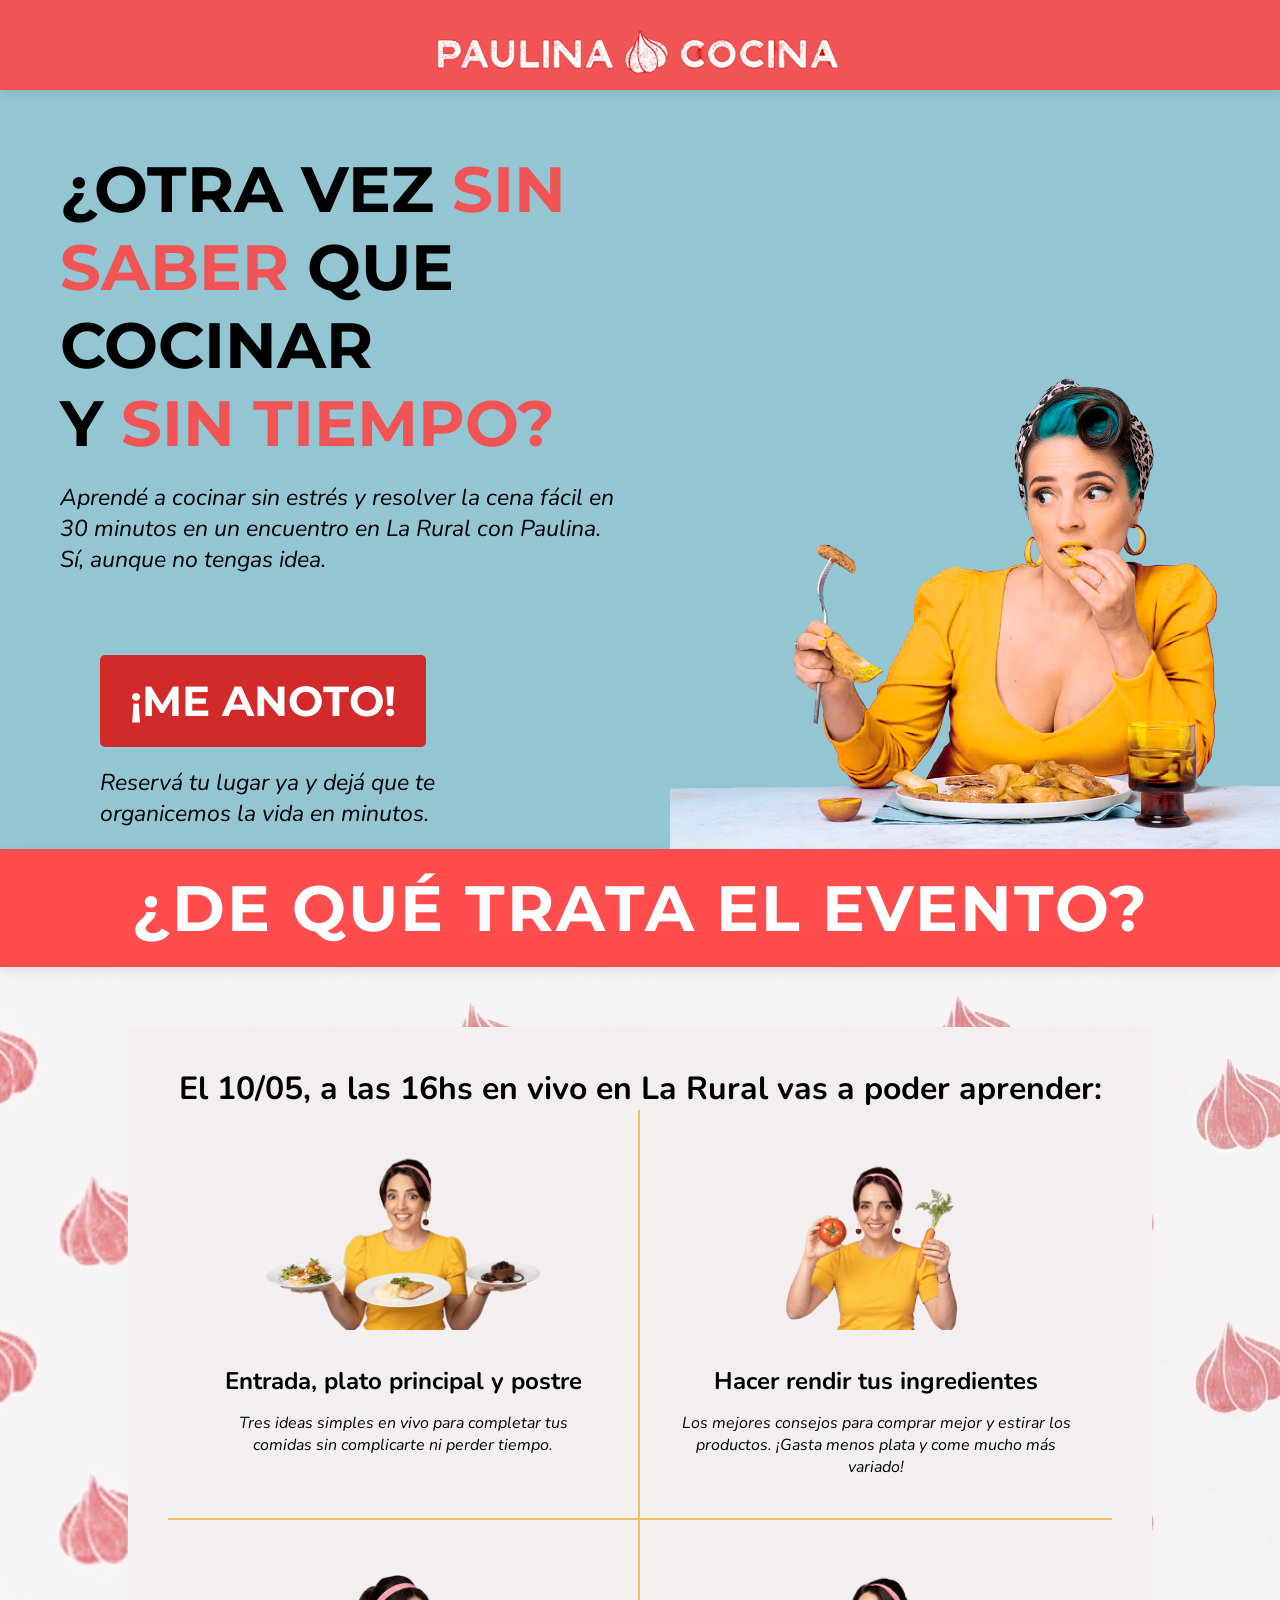
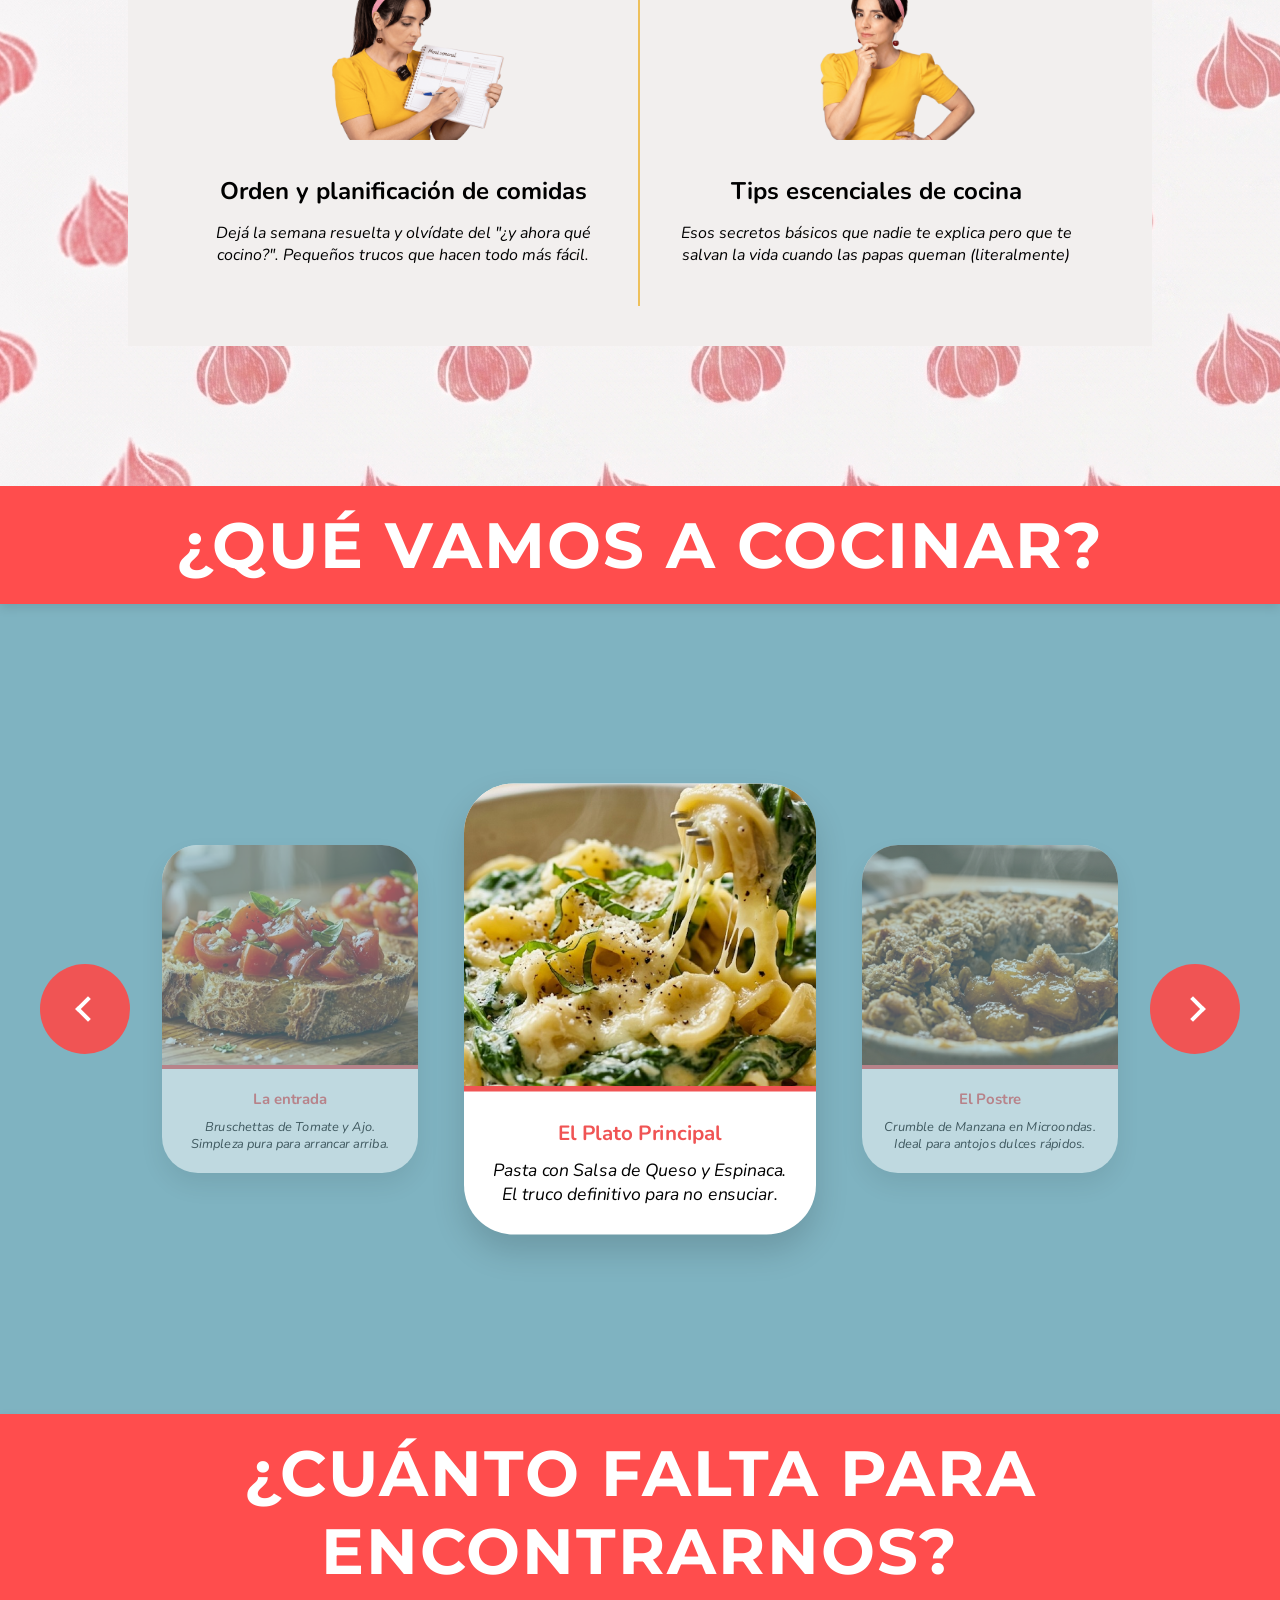
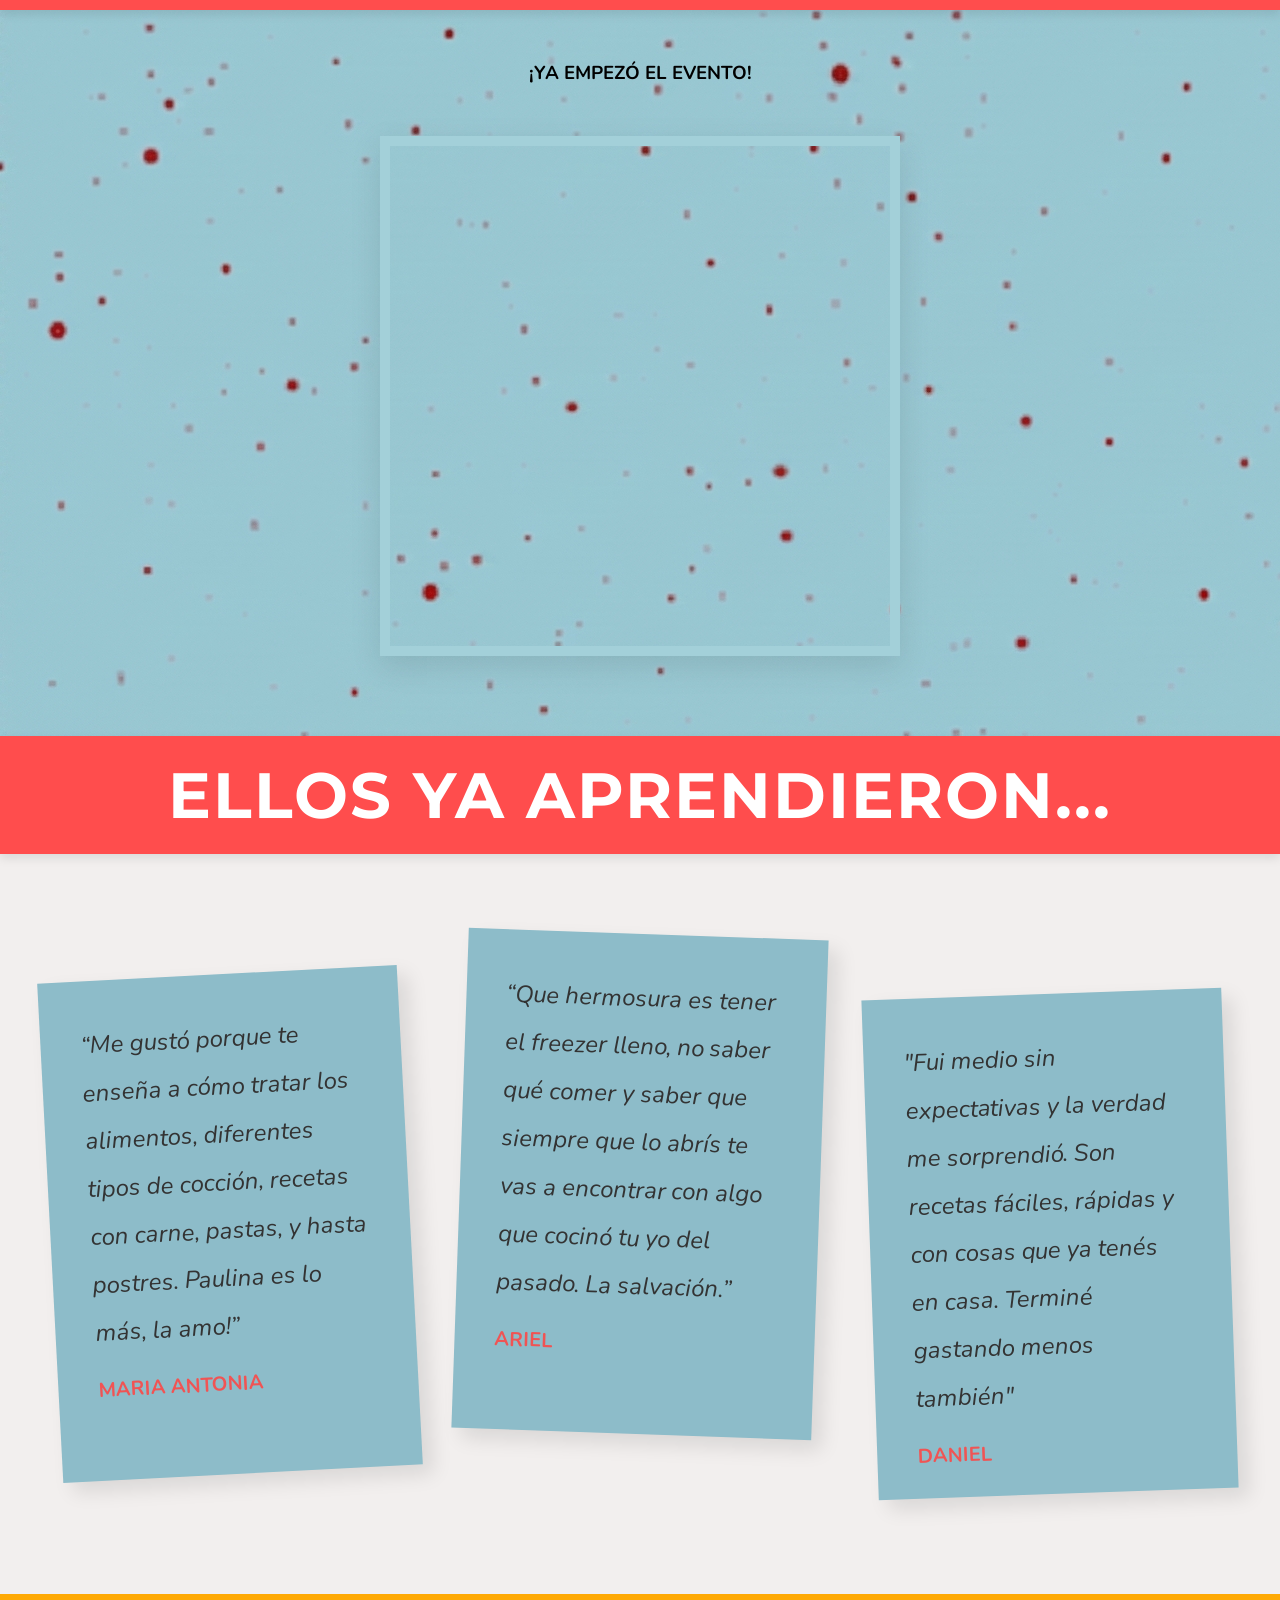
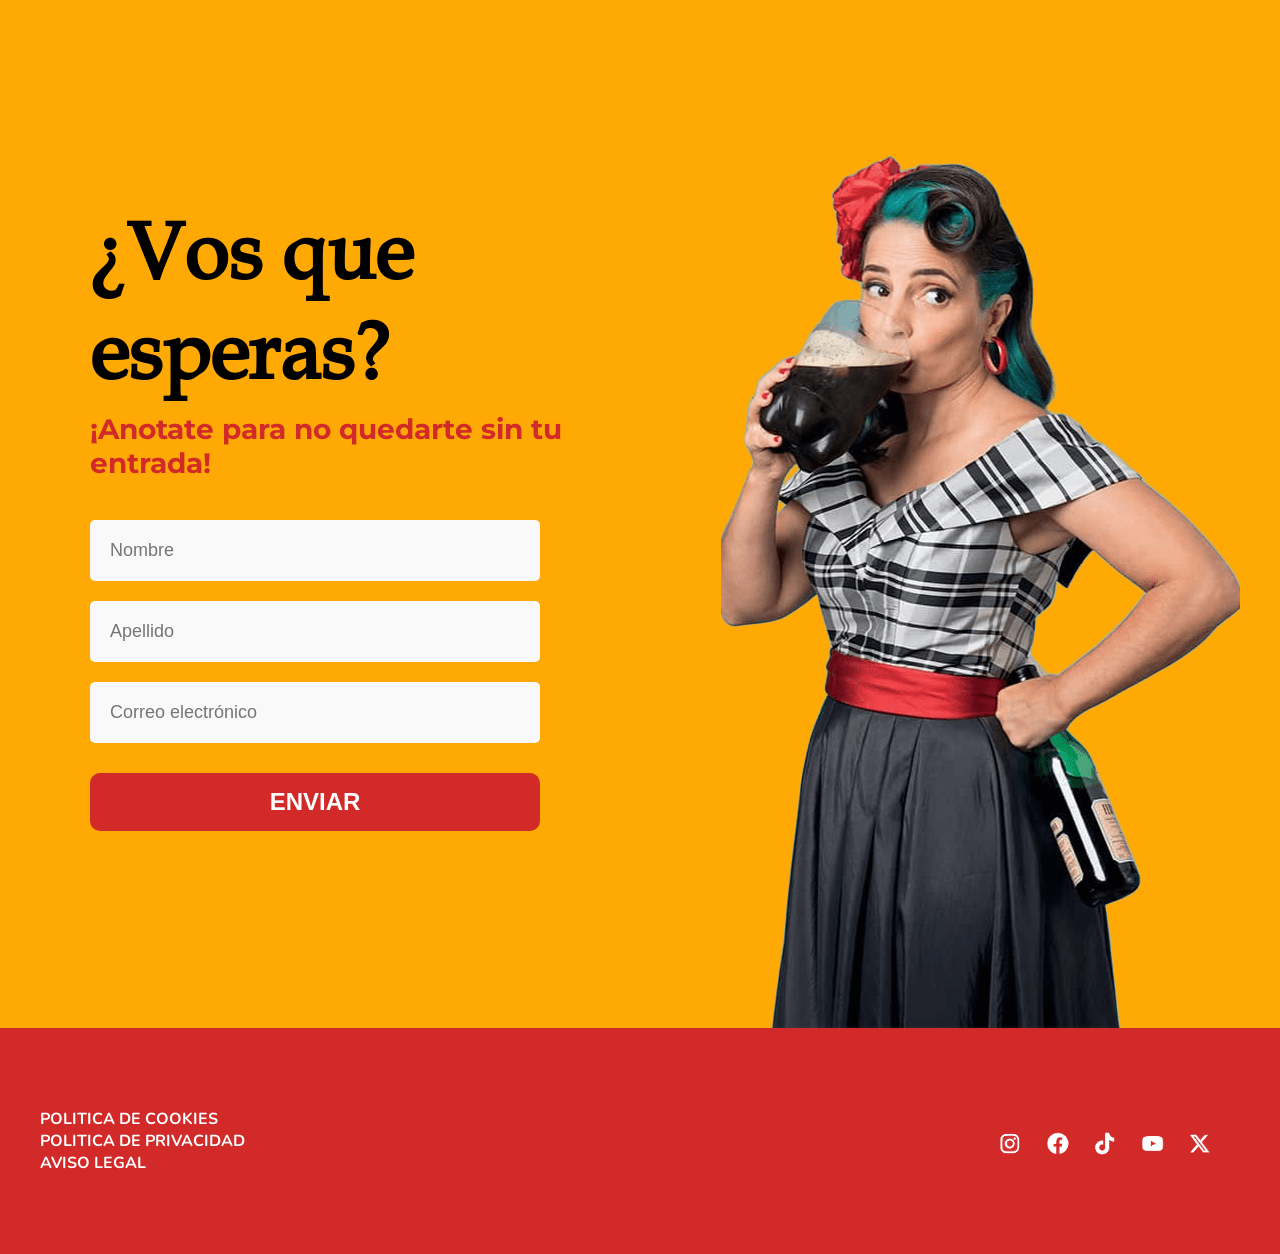
==== commit 4305f33e: "Add files via upload" ====
--- a/paulinacocina/index.html
+++ b/paulinacocina/index.html
@@ -23,7 +23,7 @@
 
 
 
-    <section class="hero">
+    <section class="hero" id="inicio">
         <div>
             <h1>¿OTRA VEZ <span class="textoresalta"> SIN <br>
                 SABER </span>QUE COCINAR <br> 
@@ -35,7 +35,7 @@
                 Sí, aunque no tengas idea.
             </p>
             <div class="cta">
-                <a href="boton" class="boton">¡ME ANOTO!</a>
+                <a href="#formulario" class="boton">¡ME ANOTO!</a>
                 <p class="sub-boton">Reservá tu lugar ya y dejá que te <br>
                     organicemos la vida en minutos.</p>
             </div>
@@ -209,19 +209,25 @@
 
 
 
-    <section class="final">
+    <section class="final" id="formulario">
         <div class="contenedor-columnas">
             <div class="columna-izquierda">
                 <h2 class="titulo-final">¿Vos que esperas?</h2>
                 <p class="subtitulo-final">¡Anotate para no quedarte sin tu entrada!</p>
 
                 <form class="formulario-final">
-                    <input type="text" placeholder="Nombre">
-                    <input type="text" placeholder="Apellido">
-                    <input type="email" placeholder="Correo electrónico">
+                  <input type="text" placeholder="Nombre" required>
+<input type="text" placeholder="Apellido" required>
+<input type="email" placeholder="Correo electrónico" required>
                     <button type="submit" class="boton-enviar">ENVIAR</button>
                 </form>
             </div>
+
+    
+   
+
+
+
 
             <div class="columna-derecha">
                 <img src="imagenes/paulinafernet.png" alt="Paulina con Fernet">
@@ -246,7 +252,20 @@
             </div>
         </div>
     </footer>
-    
+   
+<div id="modalExito" class="modal-overlay">
+    <div class="modal-contenido">
+       
+        <div class="cuerpo-modal">
+            <div class="circulo-check">
+                <div class="check-icono"></div>
+            </div>
+            <h2 id="mensajeExito">¡LISTO, <span id="userName"></span>! YA ESTÁS ADENTRO!</h2>
+            <p>Revisá tu mail que te mandamos los detalles <br> ¡No te pierdas de esta experiencia!</p>
+      <button id="cerrarModal" class="boton-volver" type="button">Volver al inicio</button>
+        </div>
+    </div>
+</div>
 </body>
 
 </html>
--- a/paulinacocina/estilos.css
+++ b/paulinacocina/estilos.css
@@ -20,8 +20,6 @@
   @font-face {  font-family: "Book Antiqua";
     src: url(fuentes/bookantiqua.ttf);
 } 
-@media (min-width: 1200px){
-
 
 body {
     font-family: 'Nunito', sans-serif;
@@ -29,19 +27,24 @@
 }
 
 header {
-    background-color: #F15454;
-    height: 10%;
-    padding: 20px auto;
-    line-height: 105px;
+ background-color: #F15454;
+    height: 90px;
+    padding: 0 20px;
     color: white;
     text-align: center;
     font-weight: 700;
     letter-spacing: 2px;
-    align-content: center;}
-
-    header img {
-        height: 50px;  
-    width: auto;
+    
+    /* fijo arriba */
+    position: sticky;
+    top: 0;
+    z-index: 1000; 
+    
+    /* Centrado logo */
+    display: flex;
+    justify-content: center;
+    align-items: center;
+    box-shadow: 0 2px 10px rgba(0,0,0,0.1);
 }
     
 
@@ -66,7 +69,7 @@
     display: grid;
     grid-template-columns: 1fr 1fr;
     align-items: center; /* Mantiene el texto centrado verticalmente */
-    padding: 60px 0px 80px 60px;
+    padding: 60px 0px 0px 60px;
 } 
 .hero > div:last-child {
     align-self: flex-end; /* Empuja solo este bloque hacia abajo */
@@ -77,7 +80,7 @@
 
 .hero img {
     height: auto;
-    width: 100%;
+    width: 120%;
     display: block; /* Ayuda a que pegue contra el borde inferior */
 }
 .hero p {
@@ -113,6 +116,7 @@
 
 .sub-boton {
     font-size: 24px;
+    padding: 0px 0px 50px 0px;
   
 }
 
@@ -292,7 +296,7 @@
     
     .tarjeta img { width: 100%; height: 280px; object-fit: cover; border-bottom: 5px solid #f05454; }
     .info-tarjeta { padding: 25px; text-align: center; }
-    .info-tarjeta h3 { color: #f05454; margin-bottom: 10px; } }
+    .info-tarjeta h3 { color: #f05454; margin-bottom: 10px; } 
 
 
    /*--------------------------------SECCION DEl contador ------------------*/
@@ -534,7 +538,7 @@
     gap: 100px; /* Espacio entre las políticas */
     color: white;
     font-weight: bold;
-    font-size: 14px;
+    font-size: 34%px;
 }
 
 .footer-redes {
@@ -549,4 +553,89 @@
 }
 .footer-redes img:hover {
     transform: scale(1.2); /* Efecto de agrandado al pasar el mouse */
-}+}
+
+.boton:hover {
+    background-color: white; /* Un rojo más oscuro */
+color: #a51f1f;
+border: #D22929;
+    transform: scale(1.05);    
+    transition: all 0.3s ease; /* Movimiento suave */
+}
+
+.boton-enviar:hover {
+ background-color: white; /* Un rojo más oscuro */
+color: #a51f1f;
+    box-shadow: 0 5px 15px rgba(210, 41, 41, 0.4); /* Brillo rojo abajo */
+}
+
+/* --- ESTILOS DEL MODAL DE ÉXITO --- */
+.modal-overlay {
+    position: fixed;
+    top: 0; left: 0;
+    width: 100%; height: 100%;
+    background: rgba(0, 0, 0, 0.8);
+    display: none; /* Se activa con JS */
+    justify-content: center;
+    align-items: center;
+    z-index: 9999;
+}
+
+.modal-contenido {
+    background: #f2f2f2;
+    width: 90%;
+    max-width: 600px;
+    border-radius: 10px;
+    overflow: hidden;
+    text-align: center;
+    box-shadow: 0 10px 30px rgba(0,0,0,0.5);
+}
+
+
+
+.cuerpo-modal { padding: 40px; }
+
+.circulo-check {
+    width: 100px; height: 100px;
+    background: #c8e6c9;
+    border: 2px solid #2e7d32;
+    border-radius: 50%;
+    margin: 0 auto 20px;
+    display: flex;
+    justify-content: center;
+    align-items: center;
+}
+
+.check-icono {
+    width: 20px; height: 40px;
+    border: solid #2e7d32;
+    border-width: 0 5px 5px 0;
+    transform: rotate(45deg);
+    margin-bottom: 10px;
+}
+
+.cuerpo-modal h2 {
+    font-family: 'Montserrat', sans-serif;
+    font-weight: 900;
+    font-size: 28px;
+    margin-bottom: 15px;
+}
+
+.cuerpo-modal h2 span { color: #D22929; }
+
+.boton-volver {
+    background-color: #FEA904;
+    border: none;
+    padding: 15px 40px;
+    font-weight: bold;
+    font-size: 20px;
+    border-radius: 8px;
+    cursor: pointer;
+    margin-top: 20px;
+}
+
+.boton-volver:hover{
+    background-color:#D22929;
+    color: black;
+}
+
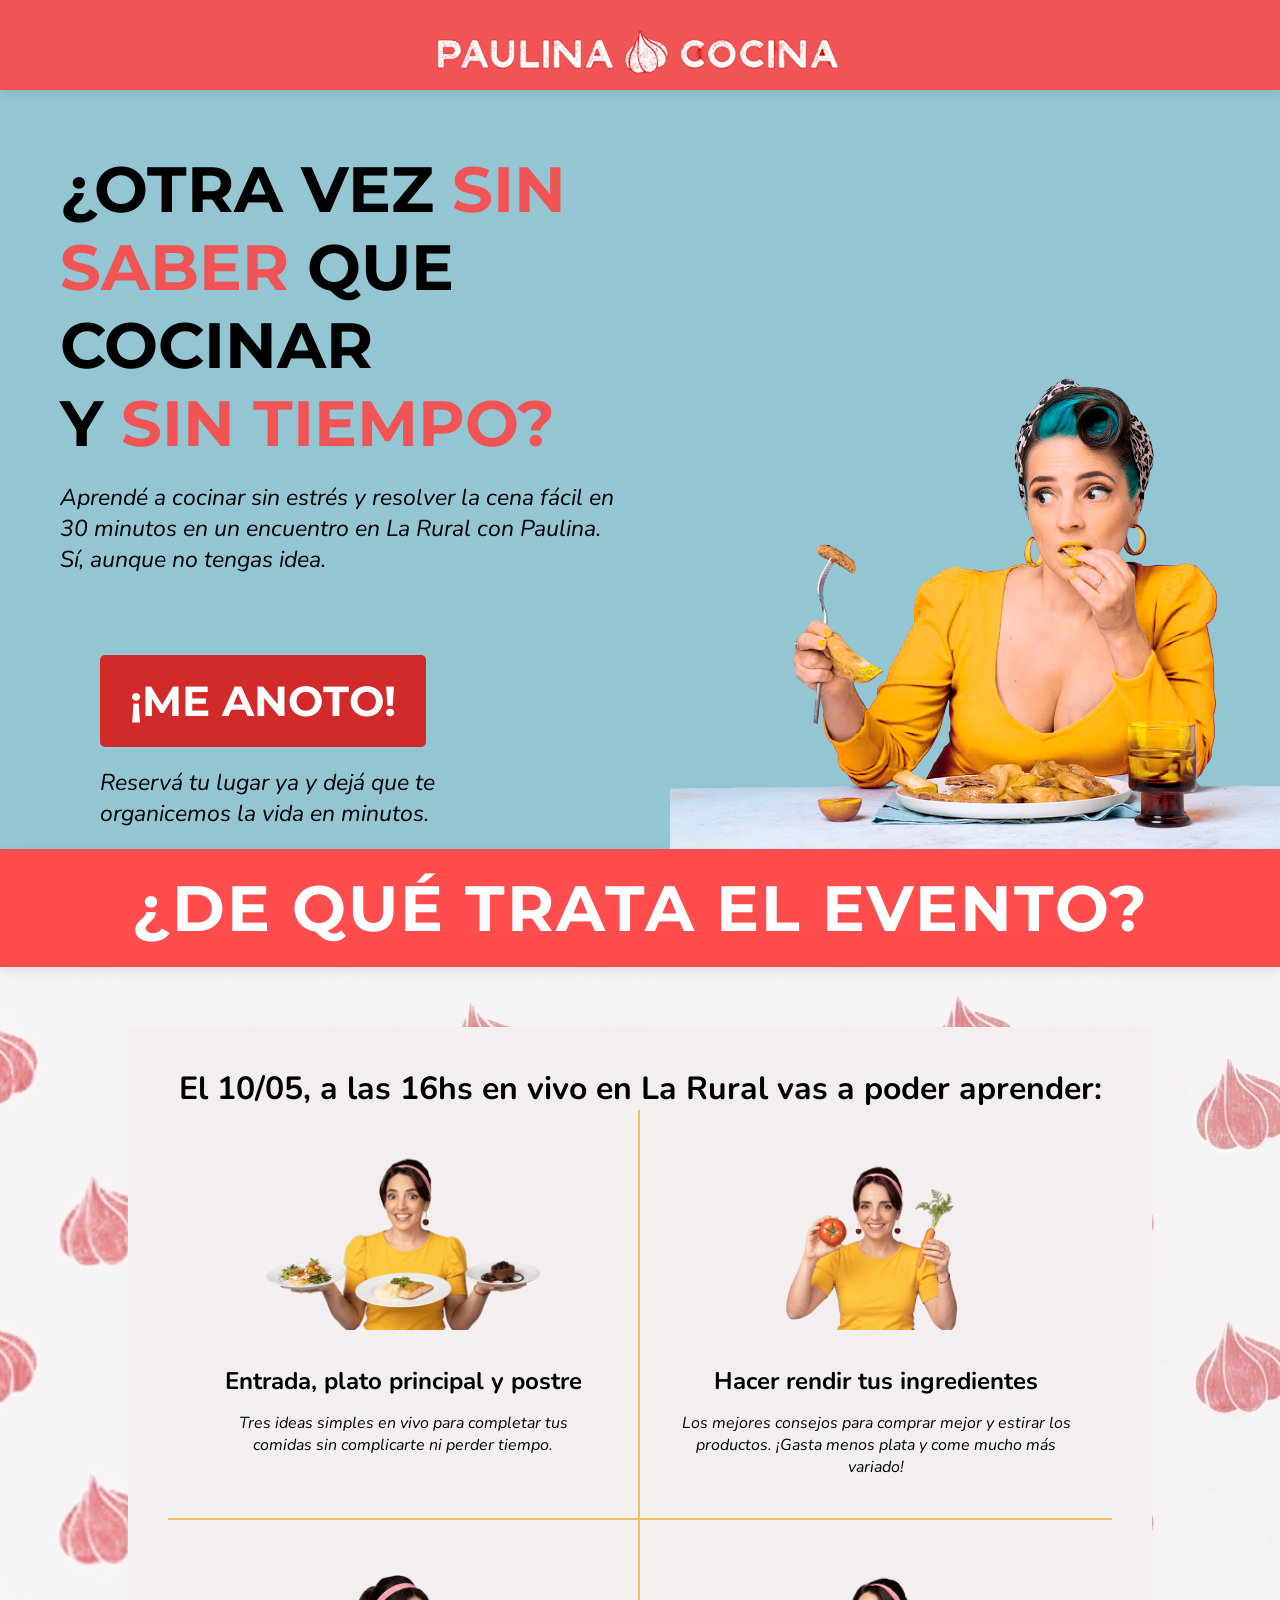
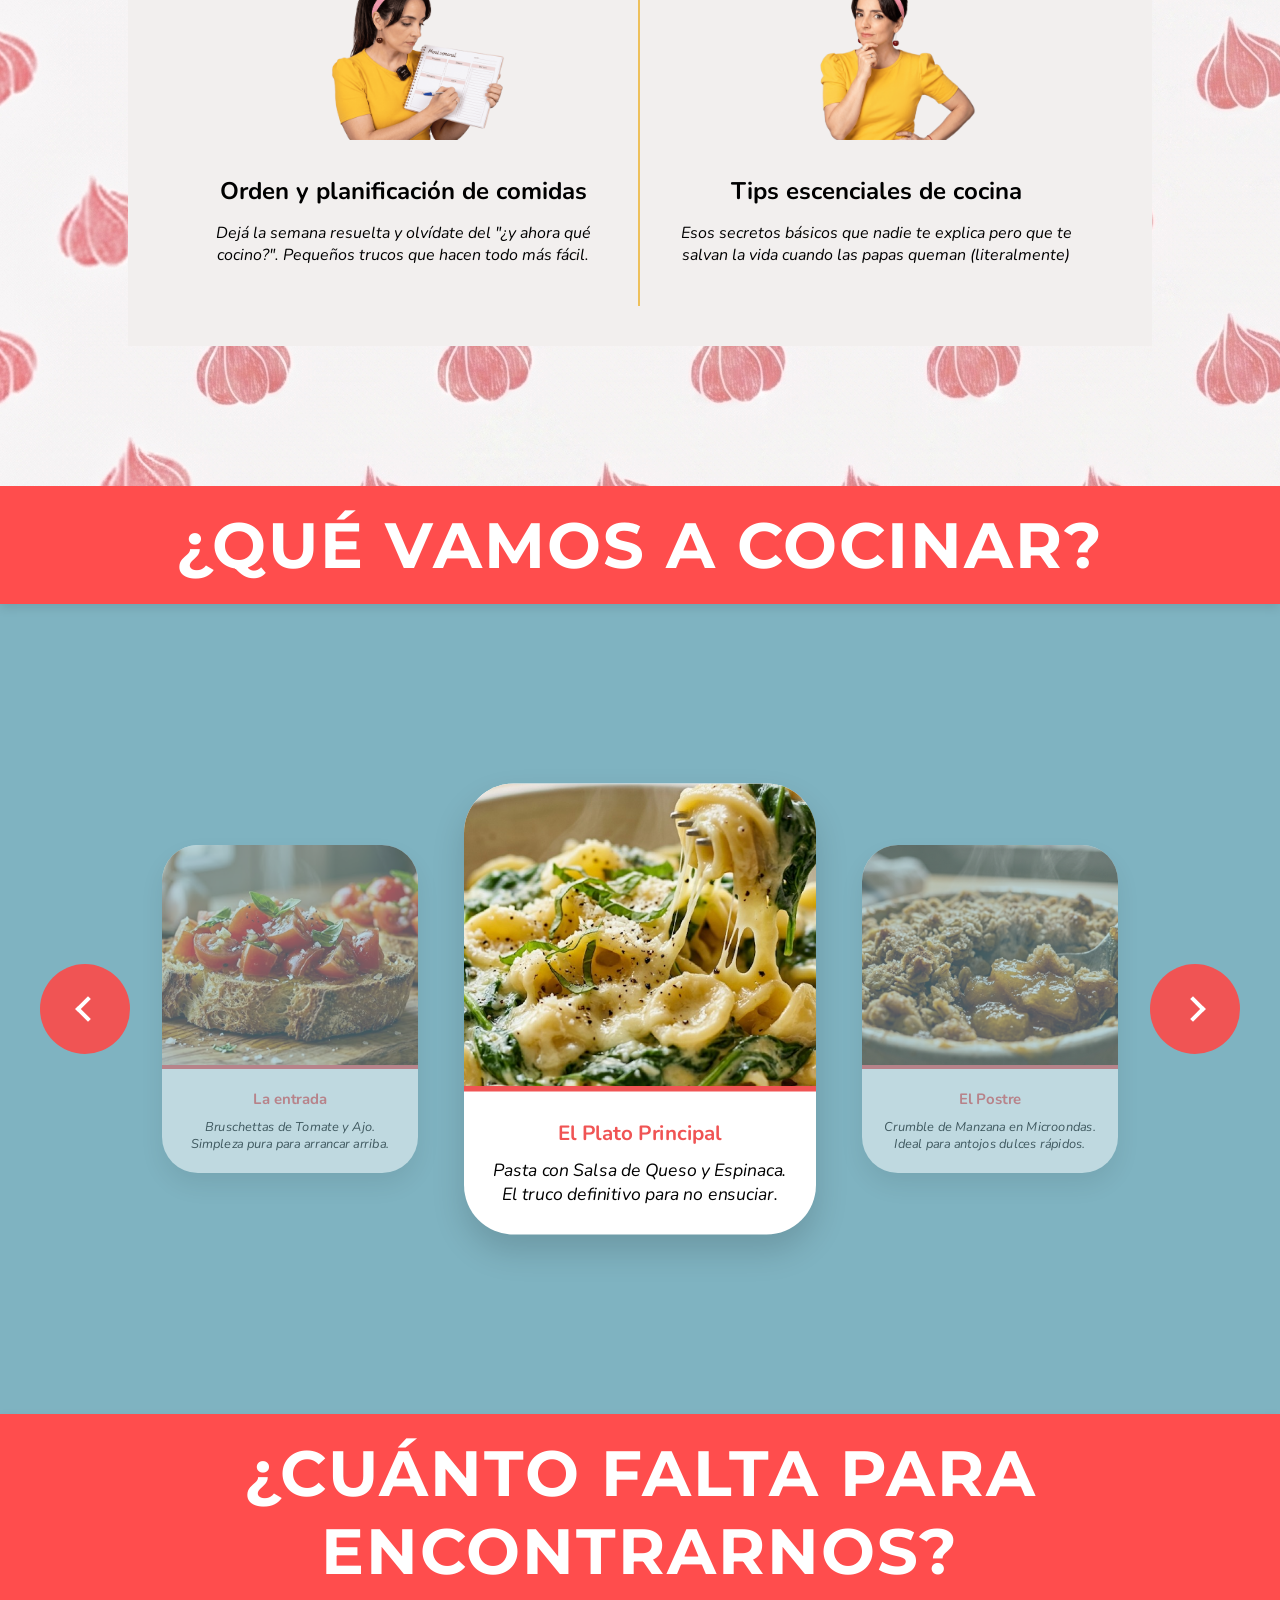
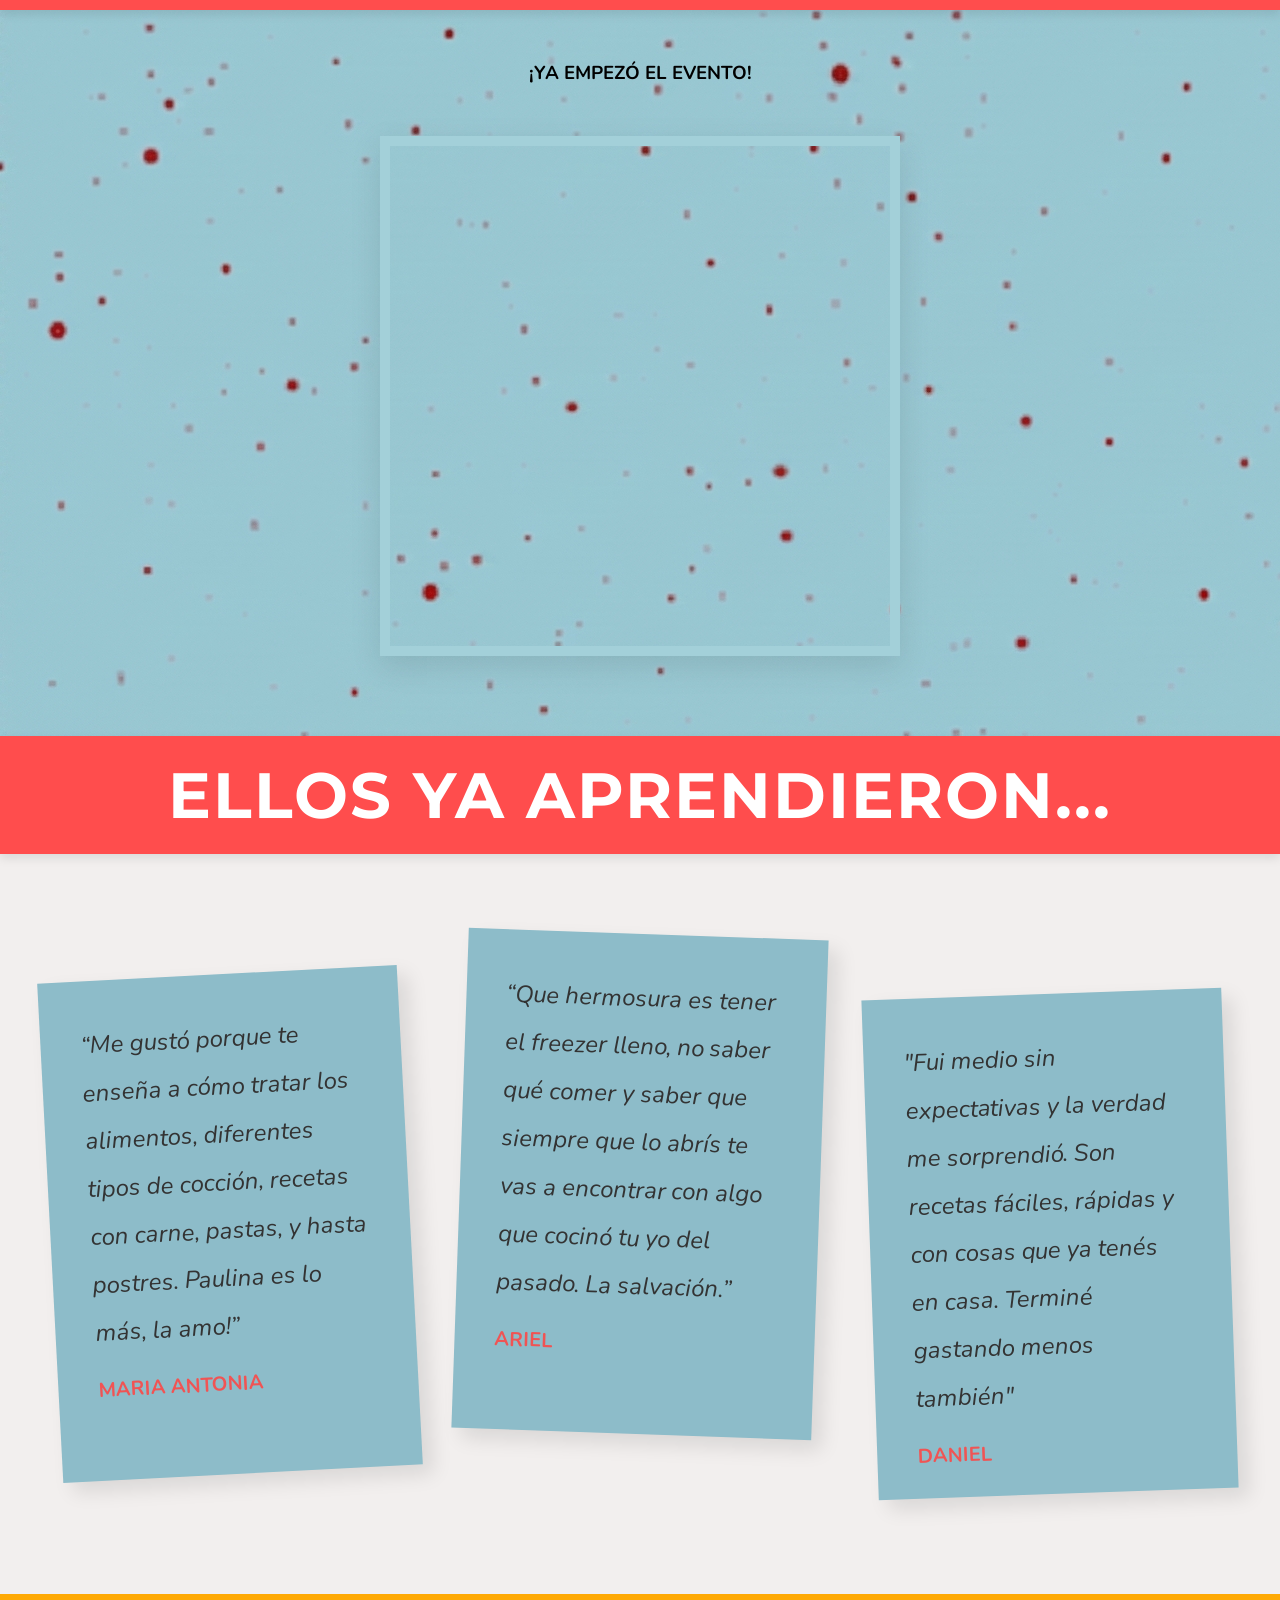
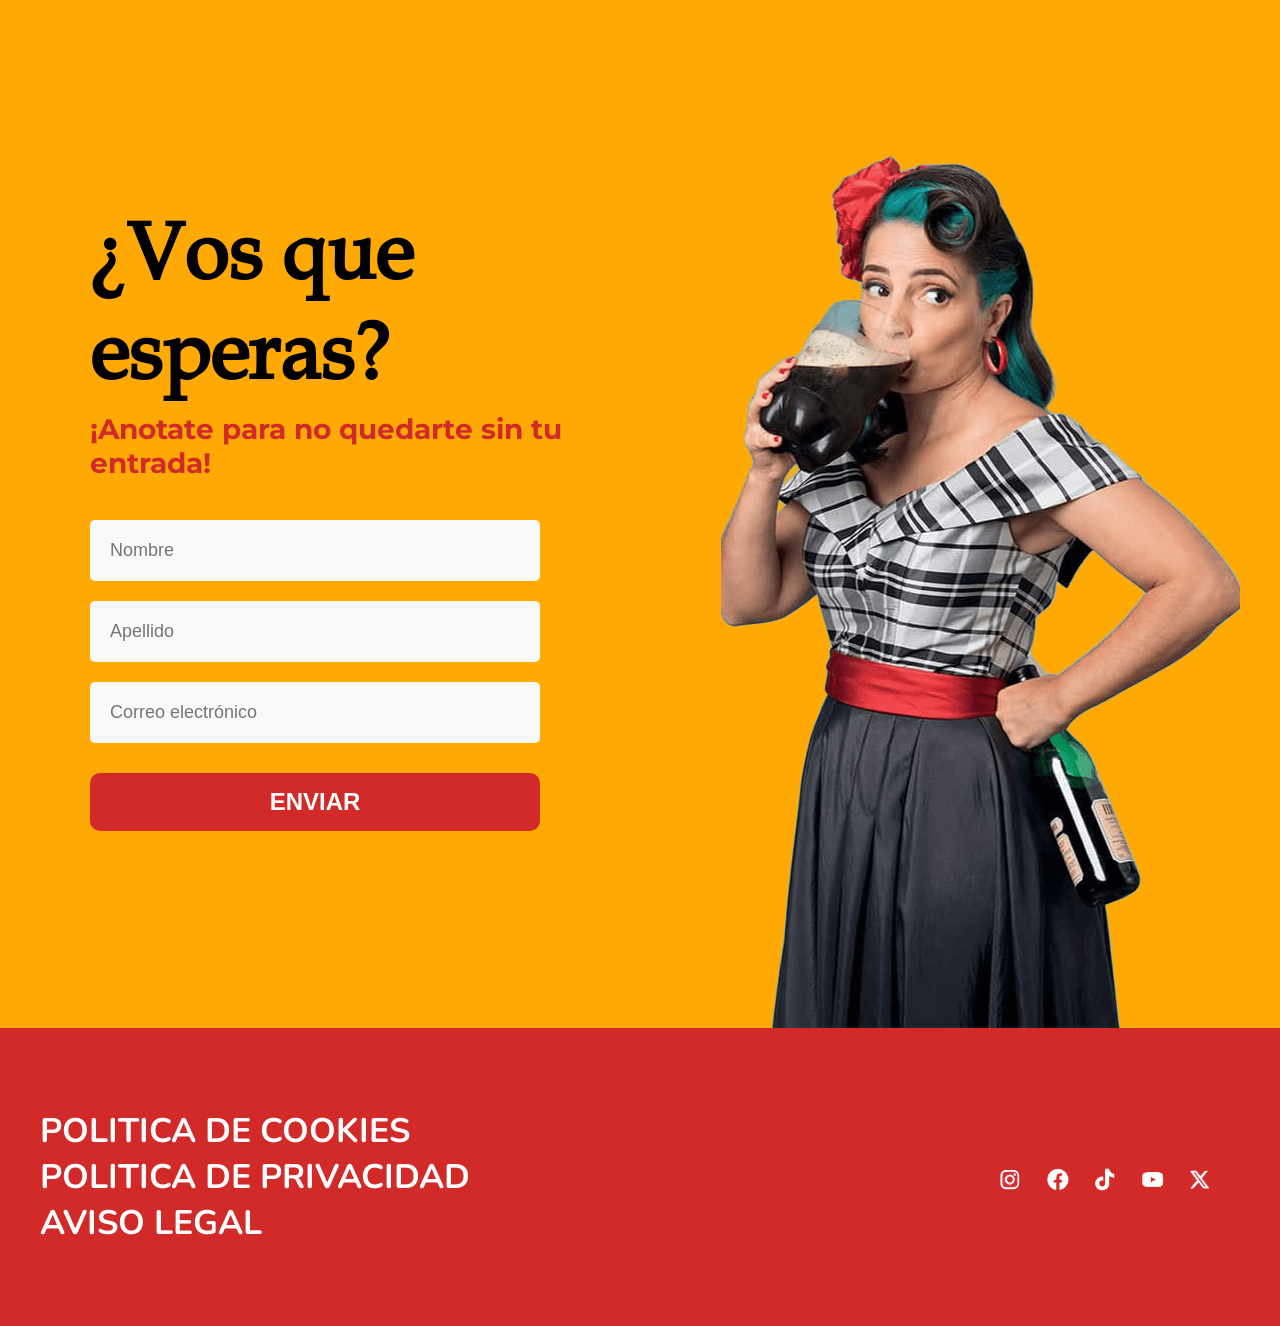
==== commit 0b4612b0: "Add files via upload" ====
--- a/paulinacocina/index.html
+++ b/paulinacocina/index.html
@@ -13,6 +13,7 @@
         href="https://fonts.googleapis.com/css2?family=Montserrat:ital,wght@0,100..900;1,100..900&family=Nunito:ital,wght@0,200..1000;1,200..1000&display=swap"
         rel="stylesheet">
     <script src="animaciones.js"></script>
+    <meta name="viewport" content="width=device-width, initial-scale=1.0">
 </head>
 
 <body>
@@ -26,14 +27,22 @@
     <section class="hero" id="inicio">
         <div>
             <h1>¿OTRA VEZ <span class="textoresalta"> SIN <br>
-                SABER </span>QUE COCINAR <br> 
+                    SABER </span>QUE COCINAR <br>
                 Y <span class="textoresalta"> SIN TIEMPO?</span>
             </h1>
-            <p>
+            <p class="texto-pc">
                 Aprendé a cocinar sin estrés y resolver la cena fácil en <br>
                 30 minutos en un encuentro en La Rural con Paulina. <br>
                 Sí, aunque no tengas idea.
             </p>
+            <p class="texto-mobile">
+                Aprendé a cocinar sin estrés y resolver<br>
+                la cena fácil en 30 minutos en un<br>
+                encuentro en La Rural con Paulina. Sí,<br>
+                aunque no tengas idea.
+            </p>
+
+
             <div class="cta">
                 <a href="#formulario" class="boton">¡ME ANOTO!</a>
                 <p class="sub-boton">Reservá tu lugar ya y dejá que te <br>
@@ -216,15 +225,15 @@
                 <p class="subtitulo-final">¡Anotate para no quedarte sin tu entrada!</p>
 
                 <form class="formulario-final">
-                  <input type="text" placeholder="Nombre" required>
-<input type="text" placeholder="Apellido" required>
-<input type="email" placeholder="Correo electrónico" required>
+                    <input type="text" placeholder="Nombre" required>
+                    <input type="text" placeholder="Apellido" required>
+                    <input type="email" placeholder="Correo electrónico" required>
                     <button type="submit" class="boton-enviar">ENVIAR</button>
                 </form>
             </div>
 
-    
-   
+
+
 
 
 
@@ -252,20 +261,20 @@
             </div>
         </div>
     </footer>
-   
-<div id="modalExito" class="modal-overlay">
-    <div class="modal-contenido">
-       
-        <div class="cuerpo-modal">
-            <div class="circulo-check">
-                <div class="check-icono"></div>
-            </div>
-            <h2 id="mensajeExito">¡LISTO, <span id="userName"></span>! YA ESTÁS ADENTRO!</h2>
-            <p>Revisá tu mail que te mandamos los detalles <br> ¡No te pierdas de esta experiencia!</p>
-      <button id="cerrarModal" class="boton-volver" type="button">Volver al inicio</button>
+
+    <div id="modalExito" class="modal-overlay">
+        <div class="modal-contenido">
+
+            <div class="cuerpo-modal">
+                <div class="circulo-check">
+                    <div class="check-icono"></div>
+                </div>
+                <h2 id="mensajeExito">¡LISTO, <span id="userName"></span>! YA ESTÁS ADENTRO!</h2>
+                <p>Revisá tu mail que te mandamos los detalles <br> ¡No te pierdas de esta experiencia!</p>
+                <button id="cerrarModal" class="boton-volver" type="button">Volver al inicio</button>
+            </div>
         </div>
     </div>
-</div>
 </body>
 
 </html>
--- a/paulinacocina/estilos.css
+++ b/paulinacocina/estilos.css
@@ -20,6 +20,10 @@
   @font-face {  font-family: "Book Antiqua";
     src: url(fuentes/bookantiqua.ttf);
 } 
+
+
+
+
 
 body {
     font-family: 'Nunito', sans-serif;
@@ -88,7 +92,9 @@
     margin: 20px 0;
     padding: 0;
 }
-
+.texto-mobile {
+    display: none;
+}
 a {
    
     display: inline-block;
@@ -538,7 +544,7 @@
     gap: 100px; /* Espacio entre las políticas */
     color: white;
     font-weight: bold;
-    font-size: 34%px;
+    font-size: 34px;
 }
 
 .footer-redes {
@@ -639,3 +645,463 @@
     color: black;
 }
 
+
+
+
+
+
+@media (max-width: 768px){
+
+    header {
+        height: 60px; /* más bajito */
+        padding: 0 15px;
+        justify-content: flex-start; /* 👈 clave: lo lleva a la izquierda */
+    }
+
+    header img {
+        height: 25px; /* achicás el logo */
+    }
+
+    header h1 {
+        font-size: 16px; /* si es texto en vez de img */
+        letter-spacing: 1px;
+    }
+
+.hero {
+    position: relative;
+    display: flex;
+    flex-direction: column;
+    padding: 30px 20px;
+    padding-bottom: 250px;
+    gap: 15px;
+}
+.hero h1 {
+    font-family: 'Montserrat';
+    font-size: 32px;
+    width: 100%;
+}
+.hero img {
+   position: absolute;
+    bottom: 0px;   /* 👈 baja la imagen */
+    right: -50vw;    /* 👈 se va fuera de la pantalla */
+    width: 150vw;     /* 👈 tamaño relativo a la pantalla */
+    max-width: none;
+    height: auto;
+}
+
+.hero p {
+    font-size: 18px;
+    margin: 10px 0;
+    padding: 0;
+}
+
+.texto-pc {
+        display: none;
+    }
+
+    .texto-mobile {
+        display: block;
+        font-size: 16px;
+        line-height: 1.4;
+    }
+
+a {
+    padding: 5px 10px;
+}
+
+.cta {
+    margin: 0px;
+
+}
+
+.boton {
+    font-size: 24px;
+    font-weight: 700;
+    margin-top: 15px;
+}
+
+.hero .sub-boton {
+    font-size: 14px;
+    padding: 0px
+  
+}
+
+
+.contenedor-carrusel {
+    margin: 30px auto;     /* antes 50px */
+    padding: 60px 20px;    /* antes 150px 80px 😵 */
+}
+
+.tarjeta {
+    min-width: 220px;   /* antes 320px */
+    border-radius: 25px; /* opcional, más proporcionado */
+}
+.tarjeta img {
+    height: 180px; /* antes 280px */
+}
+.riel-tarjetas {
+    gap: 15px; /* antes 30px */
+}
+
+.flecha {
+    width: 50px;
+    height: 50px;
+    position: absolute;
+    top: 50%;
+    transform: translateY(-50%);
+}
+.flecha.izquierda {
+    left: 10px; /* antes estaban muy afuera */
+}
+
+.flecha.derecha {
+    right: 10px;
+}
+
+.flecha::after {
+    width: 10px;
+    height: 10px;
+    border-top: 3px solid white;
+    border-right: 3px solid white;
+}
+
+.info-tarjeta {
+    padding: 15px; /* antes 25px */
+}
+
+.info-tarjeta h3 {
+    font-size: 16px;
+}
+
+
+
+
+
+
+
+
+
+.cards {
+        display: flex !important; /* Cambiamos de grid a flex para que sea más fácil */
+        flex-direction: column !important; /* Fuerza la columna única */
+        grid-template-columns: 1fr !important; /* Por si acaso mantuviera el grid */
+        width: 95% !important;
+        margin: 20px auto !important;
+        padding: 15px !important;
+    }
+
+    .card {
+        width: 100% !important;
+        border-right: none !important; /* Quita la línea amarilla lateral */
+        border-bottom: 2px solid #eec05b !important; /* La pone abajo para separar */
+        padding: 30px 10px !important;
+    }
+
+    .card:last-child {
+        border-bottom: none !important; /* La última no lleva línea abajo */
+    }
+
+    .card img {
+        height: 150px !important; /* Achicamos un poco las imágenes */
+        width: auto !important;
+    }
+
+    /* Ajuste del título rojo para que no quede gigante */
+    .divisor-rojo h2 {
+        font-size: 18px !important;
+    }
+
+    .infoevento {
+        background-image: url('imagenes/fondocebollas.png'); 
+        padding-bottom: 80px;
+        width: 100%;
+        display: flex;
+        flex-direction: column;
+        align-items: center;
+    }
+    .fechayhora {
+       grid-column: span 2;
+        text-align: center;
+        font-weight: bold;
+        font-family: Nunito;
+        font-size: 15px
+     
+}
+ .card h3 {
+        font-size: 18px
+    }
+
+
+
+
+
+
+
+
+    /* --- PARTE DE CONTADOR */
+   
+.contenedor-flexible {
+        gap: 30px !important;
+        margin-top: 30px !important;
+        width: 100% !important;
+        padding: 0 10px !important;
+    }
+
+    /* 2. Los ajos: 2 arriba y 2 abajo */
+    .bloque-ajos {
+        display: grid !important;
+        grid-template-columns: 1fr 1fr !important; /* Crea las dos columnas */
+        gap: 15px !important;
+        width: 90% !important;
+        justify-items: center !important;
+    }
+
+    .ajo-item {
+        width: 140px !important; /* Achicamos el ajo para que entren dos */
+    }
+
+    /* 3. Ajustamos los números dentro de los ajos */
+    .texto-ajo span {
+        font-size: 50px !important; /* Números más chicos para el celu */
+    }
+
+    .texto-ajo p {
+        font-size: 0.8rem !important;
+    }
+
+    /* 4. El Mapa: Que no se desborde */
+    .contenedor-mapa {
+        width: 95% !important;
+        border-width: 5px !important; /* Borde más fino para el celu */
+    }
+
+    .contenedor-mapa iframe {
+        width: 100% !important; /* Que use todo el ancho disponible */
+        height: 300px !important; /* Un poco más petiso para que no ocupe toda la pantalla */
+    }
+
+/* --- PARTE DE TESTIMONIOS */
+
+ .testimonioss {
+        background-color: #f2efee; 
+        padding-bottom: 100px;
+        text-align: center;
+    }
+
+    .contenedor-postits {
+        display: grid;
+        justify-content: center;
+        align-items: flex-start;
+        gap: 60px;
+        margin-top: 80px;
+        margin-bottom: 20px;
+        padding: 0 50px;
+    }
+
+    .postit {
+        background-color: #8dbcc9;
+        width: 300px;
+        height: 300px;
+        padding: 40px;
+        box-shadow: 10px 10px 20px rgba(0,0,0,0.1); /* Sombra */
+        transition: transform 0.3s ease;
+    }
+
+    /* --- Rotaciones d  cada uno --- */
+    .postit:nth-child(1) {
+        transform: rotate(-3deg);
+        margin-top: 40px;
+    }
+
+    .postit:nth-child(2) {
+        transform: rotate(2deg);
+    }
+
+    .postit:nth-child(3) {
+        transform: rotate(-2deg);
+        margin-top: 60px;
+    }
+
+    /* Efecto al pasar el mouse */
+    .postit:hover {
+        transform: rotate(0deg) scale(1.05);
+        z-index: 10;
+    }
+
+    /* --- TEXTO  DEL POST-IT --- */
+    .postit blockquote p {
+        font-size: 100%;
+        line-height: 2;
+        color: #333;
+        margin-bottom: 20px;
+        text-align: left;
+    }
+
+    .postit cite {
+        font-size: 15px;
+    }
+
+.final {
+        background-color: #FEA904 !important; 
+        padding: 40px 0 0 0 !important;
+        position: relative; 
+        overflow: hidden;
+    }
+
+    .contenedor-columnas {
+        display: block !important; 
+        width: 100% !important;
+        position: relative;
+        min-height: 600px;
+    }
+
+    /* COLUMNA DEL FORMULARIO */
+    .columna-izquierda {
+        width: 100% !important;
+        padding: 0 20px !important;
+        position: relative;
+        z-index: 2;
+        text-align: left !important;
+    }
+
+    .titulo-final {
+        font-size: 35px !important;
+        line-height: 1.1 !important;
+        margin-bottom: 5px !important;
+        width: 70%; /* Para que no choque con la cara de Paulina arriba */
+    }
+
+    .subtitulo-final {
+        font-size: 18px !important;
+        color: #D22929 !important;
+        margin-bottom: 20px !important;
+        width: 60%;
+    }
+
+    .formulario-final {
+        width: 60% !important; 
+    }
+
+    .formulario-final input {
+       font-size: 14px !important; 
+        height: 40px !important;   
+        padding: 8px 12px !important; 
+    }
+    .formulario-final input::placeholder {
+        font-size: 12px !important;
+    }
+
+    .boton-enviar {
+        width: 100% !important;
+        padding: 10px !important;
+        font-size: 18px !important;
+    }
+
+    /* COLUMNA DE PAULINA (LA CLAVE) */
+    .columna-derecha {
+        position: absolute !important;
+        bottom: 0 !important;
+        right: -20px !important; /* La pegamos al borde derecho */
+        width: 65% !important; /* Tamaño de Paulina */
+        z-index: 1; /* Queda un poquito atrás del form pero se ve entera */
+        pointer-events: none; /* Para que no moleste si querés clickear el form */
+    }
+
+    .columna-derecha img {
+       position: absolute;
+    bottom: -30px;   /* 👈 baja la imagen */
+    right: -30vw;    /* 👈 se va fuera de la pantalla */
+    width: 100vw;     /* 👈 tamaño relativo a la pantalla */
+    max-width: none;
+    height: auto;
+    }
+
+
+
+
+
+
+
+     .modal-overlay {
+        position: fixed;
+    inset: 0; /* 👈 reemplaza top/left/width/height */
+
+    background: rgba(0, 0, 0, 0.8);
+
+    display: none; /* sigue igual, lo activa JS */
+    
+    justify-content: center;
+    align-items: center;
+
+    padding: 20px;
+    z-index: 9999;
+    }
+
+    .modal-contenido {
+        width: 100%;
+        max-width: 320px; /* 👈 límite real */
+        
+        max-height: 90vh; /* 👈 nunca se pasa de la pantalla */
+        overflow-y: auto; /* 👈 scroll interno si hace falta */
+        
+        display: flex;
+        flex-direction: column;
+        justify-content: center;
+
+        border-radius: 16px;
+    }
+
+    .cuerpo-modal {
+        padding: 25px 20px;
+    }
+
+
+
+
+
+
+    
+
+footer {
+        padding: 40px 20px !important;
+    }
+
+  .footer-contenido {
+        display: flex !important;
+        flex-direction: column-reverse !important; 
+        gap: 30px !important;
+        align-items: center !important;
+        padding: 40px 10px !important;
+    }
+
+    .footer-redes {
+        display: flex !important;
+        justify-content: center !important;
+        gap: 25px !important; 
+        margin-bottom: 10px !important;
+    }
+
+    .footer-redes img {
+        justify-content: center;
+        height: 50px !important; /* Tamaño cómodo para tocar con el dedo */
+        width: auto !important;
+    }
+
+
+    .footer-links {
+        display: flex !important;
+        flex-direction: column !important;
+        gap: 15px !important;
+        text-align: center !important;
+        font-size: 15px !important; 
+        color: white !important;
+        font-weight: bold !important;
+    }
+
+
+
+
+
+
+
+}
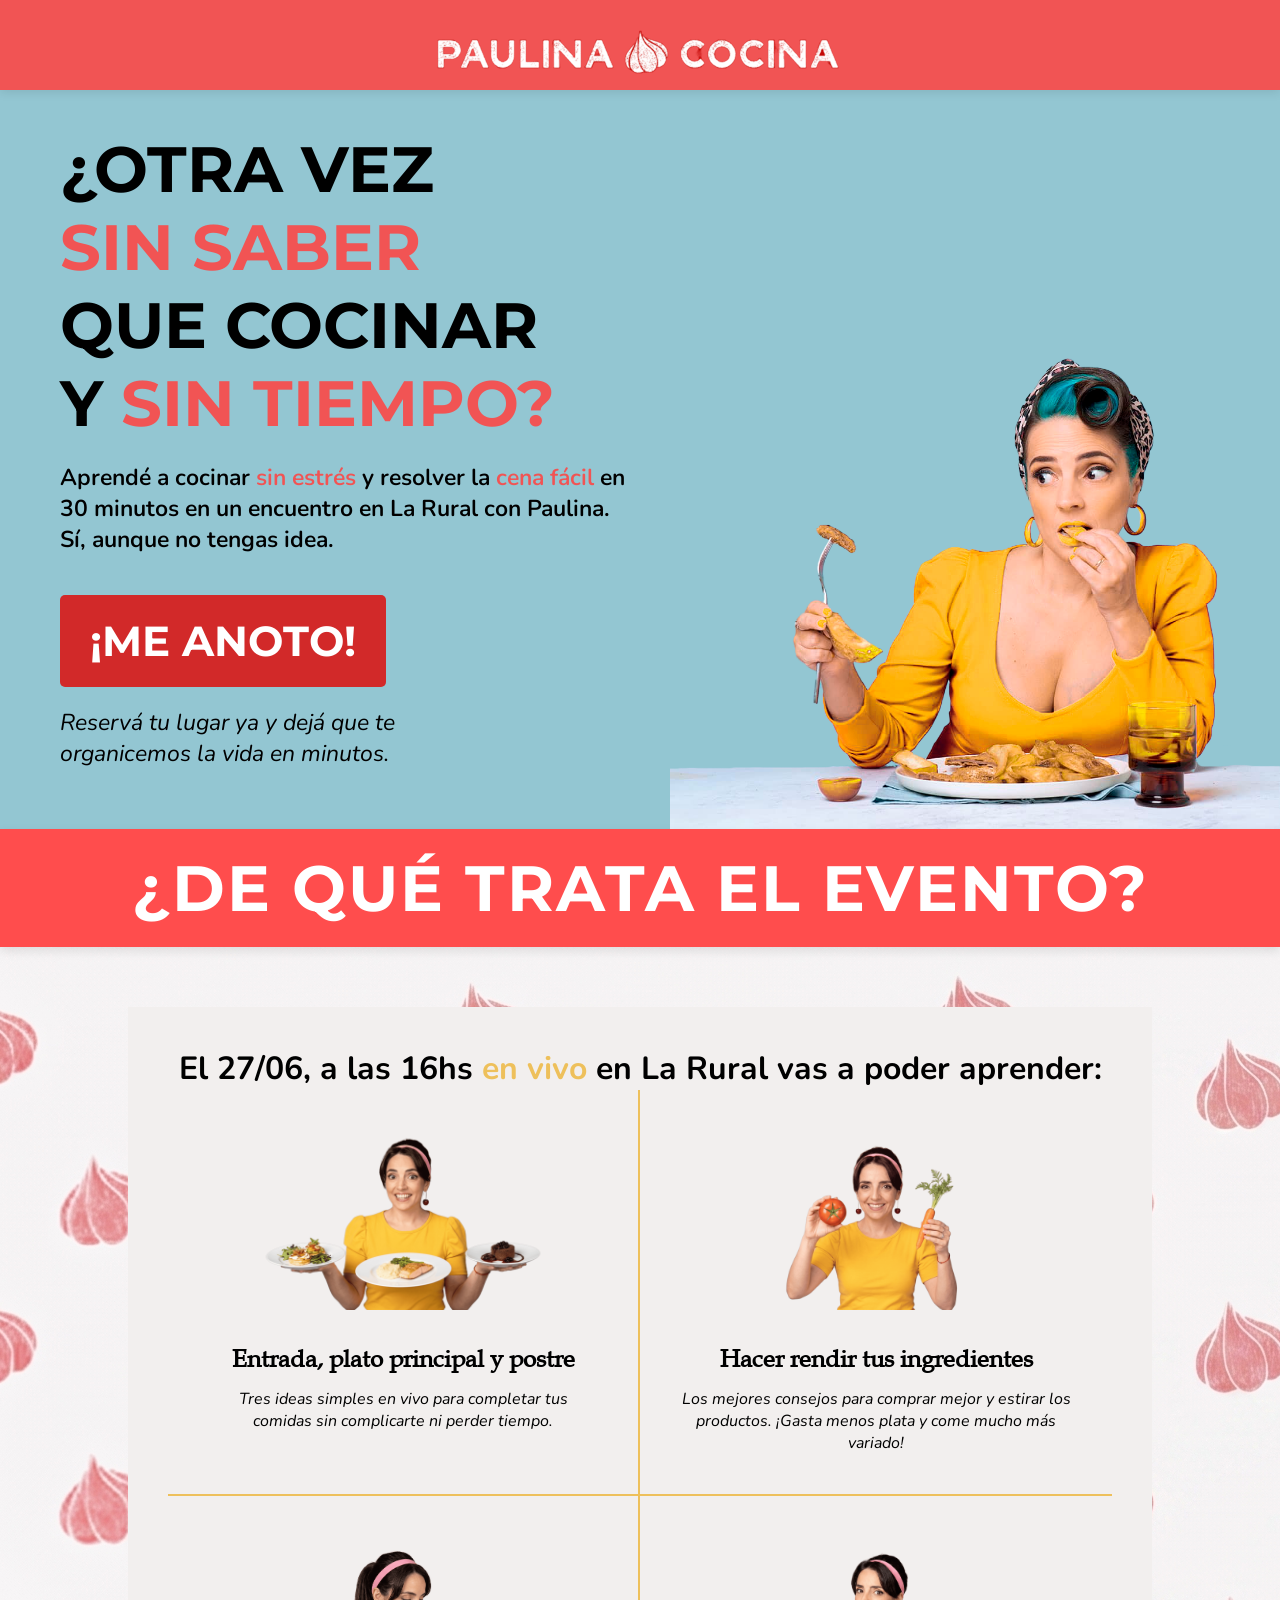
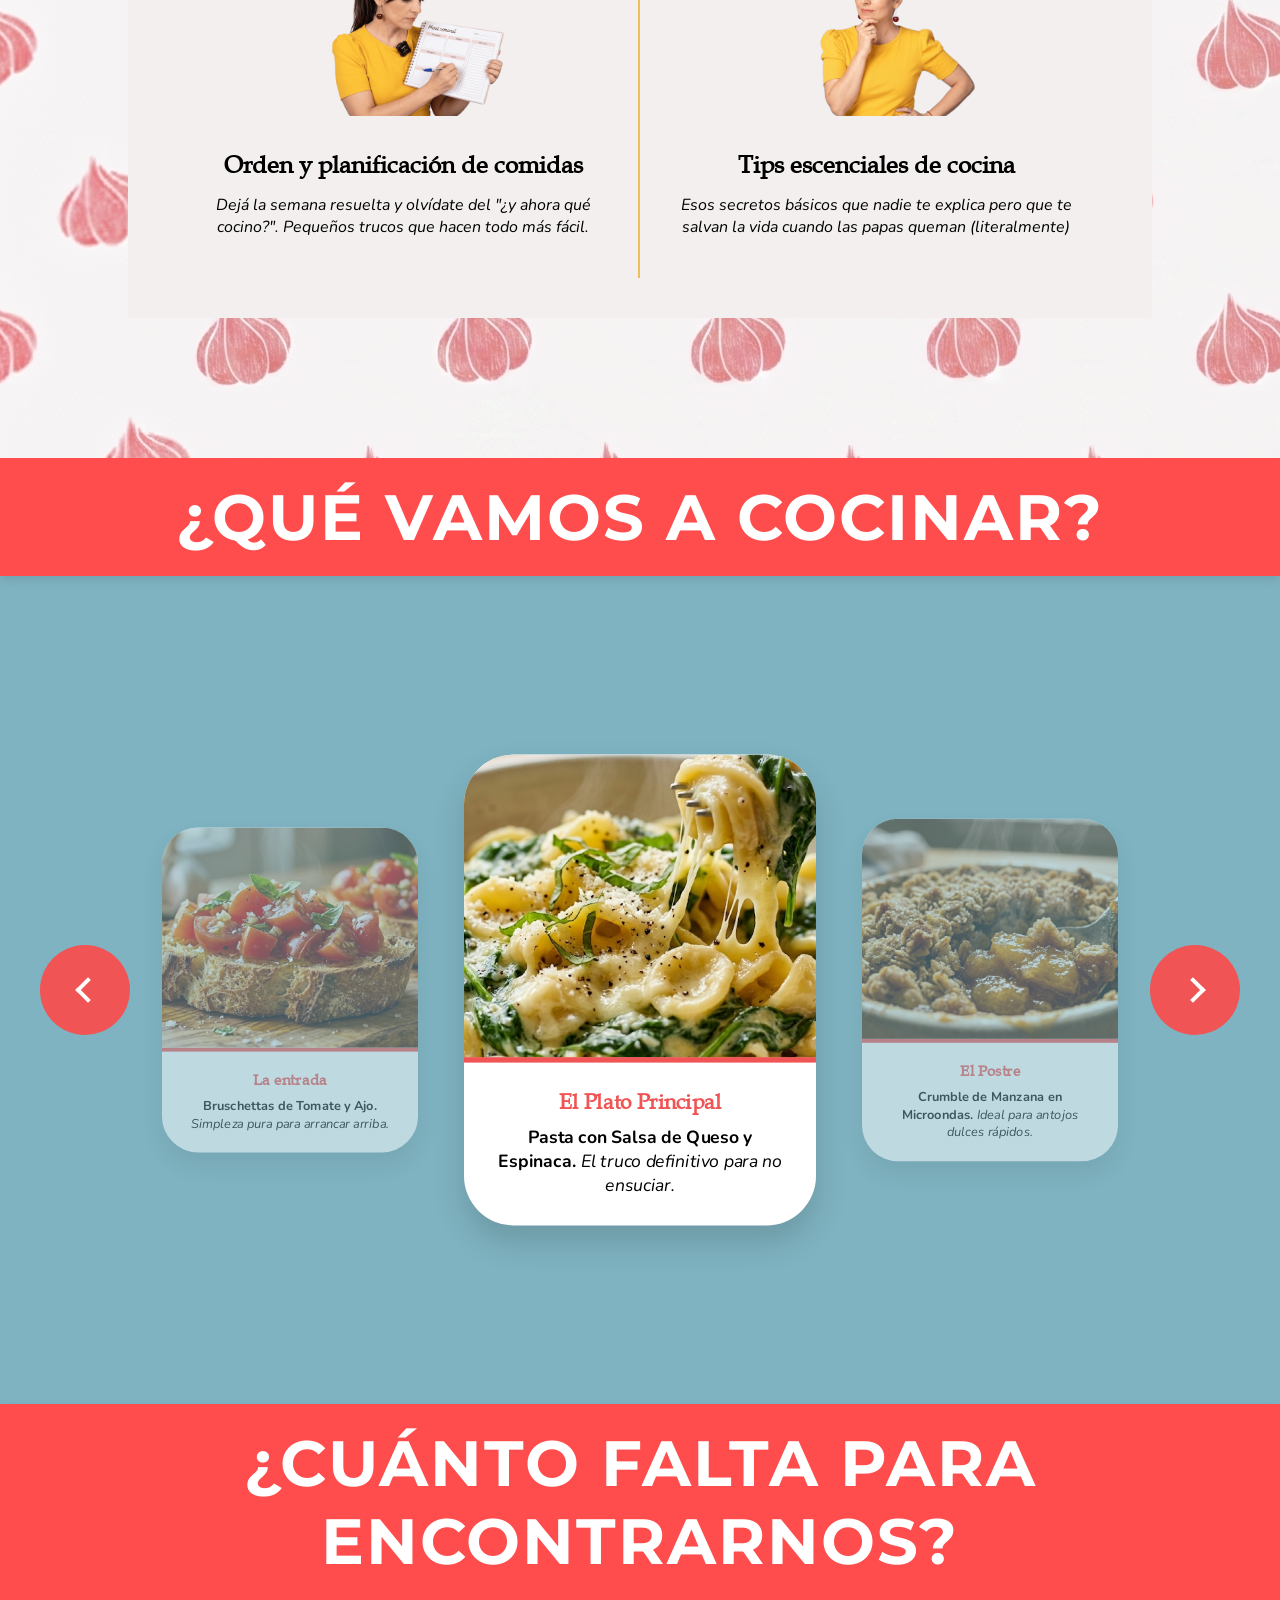
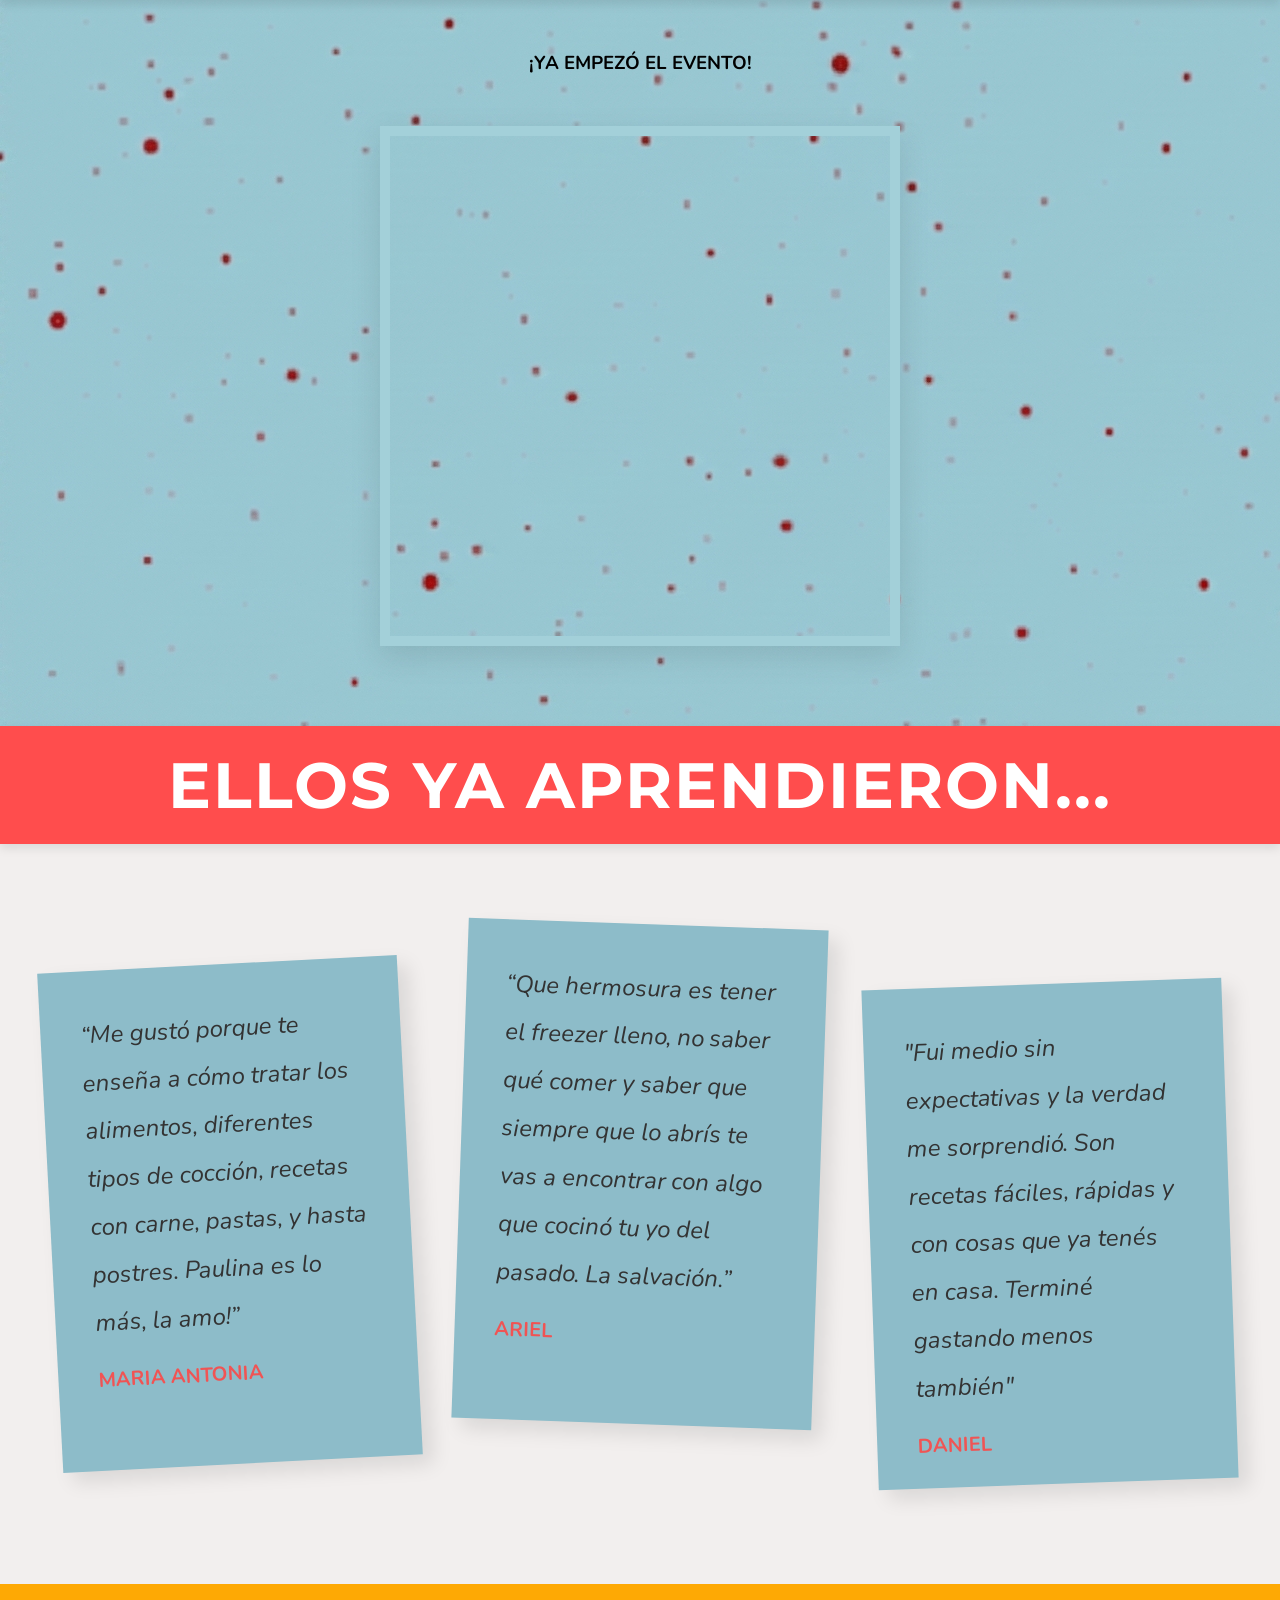
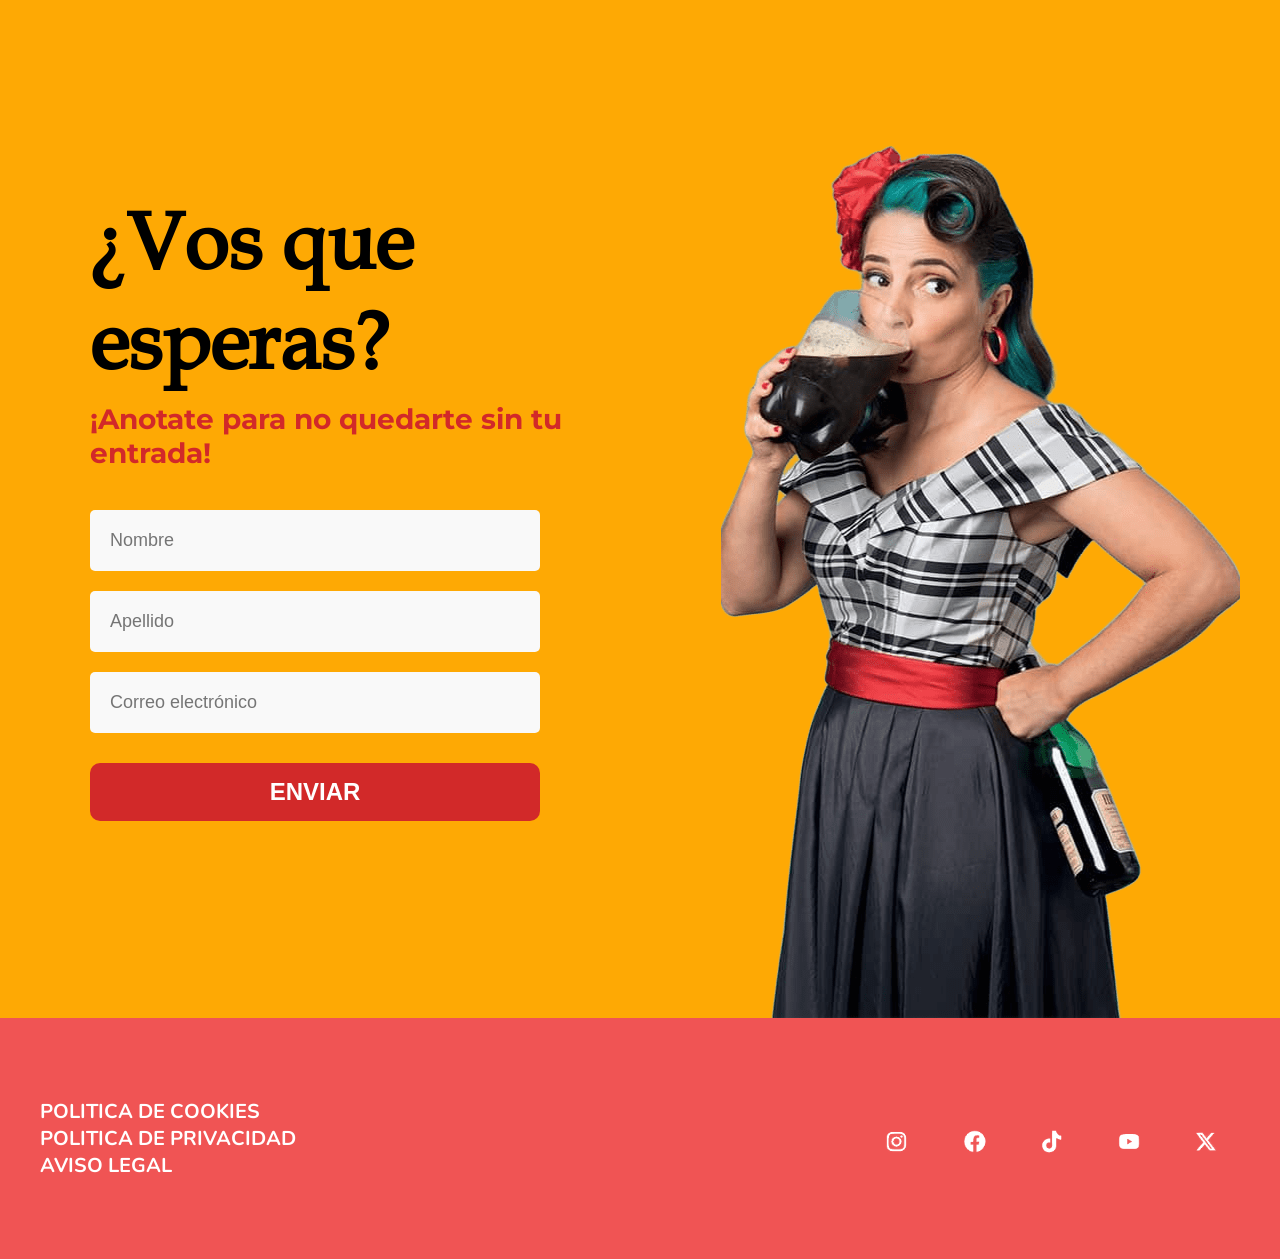
==== commit ccba2567: "Add files via upload" ====
--- a/paulinacocina/index.html
+++ b/paulinacocina/index.html
@@ -26,21 +26,22 @@
 
     <section class="hero" id="inicio">
         <div>
-            <h1>¿OTRA VEZ <span class="textoresalta"> SIN <br>
-                    SABER </span>QUE COCINAR <br>
-                Y <span class="textoresalta"> SIN TIEMPO?</span>
+            <h1>¿OTRA VEZ <br> <span class="textoresalta"> SIN 
+                    SABER </span> <br> QUE COCINAR <br> Y
+            <span class="textoresalta"> SIN TIEMPO?</span>
             </h1>
             <p class="texto-pc">
-                Aprendé a cocinar sin estrés y resolver la cena fácil en <br>
-                30 minutos en un encuentro en La Rural con Paulina. <br>
-                Sí, aunque no tengas idea.
-            </p>
+    Aprendé a cocinar <span class="textoresalta">sin estrés</span> y resolver la 
+    <span class="textoresalta">cena fácil</span> en <br>
+    30 minutos en un encuentro en La Rural con Paulina. <br>
+    Sí, aunque no tengas idea.
+</p>
             <p class="texto-mobile">
-                Aprendé a cocinar sin estrés y resolver<br>
-                la cena fácil en 30 minutos en un<br>
-                encuentro en La Rural con Paulina. Sí,<br>
-                aunque no tengas idea.
-            </p>
+    Aprendé a cocinar <span class="textoresalta">sin estrés</span> y resolver<br>
+    la <span class="textoresalta">cena fácil</span> en 30 minutos en un<br>
+    encuentro en La Rural con Paulina. <br> Sí,
+    aunque no tengas idea.
+</p>
 
 
             <div class="cta">
@@ -63,7 +64,9 @@
         </div>
 
         <div class="cards">
-            <p class="fechayhora">El 10/05, a las 16hs en vivo en La Rural vas a poder aprender:</p>
+            <p class="fechayhora">
+    El 27/06, a las 16hs <span class="resaltado">en vivo</span> en La Rural vas a poder aprender:
+</p>
             <div class="card">
                 <img src="imagenes/paulina_platos.png" alt="foto de paulina con platos">
                 <h3>Entrada, plato principal y postre</h3>
@@ -110,7 +113,7 @@
                         <img src="imagenes/entrada.png" alt="Entrada">
                         <div class="info-tarjeta">
                             <h3>La entrada</h3>
-                            <p>Bruschettas de Tomate y Ajo. Simpleza pura para arrancar arriba.</p>
+                            <p> <span class="negrita"> Bruschettas de Tomate y Ajo. </span> Simpleza pura para arrancar arriba.</p>
                         </div>
                     </div>
 
@@ -118,7 +121,7 @@
                         <img src="imagenes/principal.jpeg" alt="Plato Principal">
                         <div class="info-tarjeta">
                             <h3>El Plato Principal</h3>
-                            <p>Pasta con Salsa de Queso y Espinaca. El truco definitivo para no ensuciar.</p>
+                            <p> <span class="negrita"> Pasta con Salsa de Queso y Espinaca. </span> El truco definitivo para no ensuciar.</p>
                         </div>
                     </div>
 
@@ -126,7 +129,7 @@
                         <img src="imagenes/postre.png" alt="Postre">
                         <div class="info-tarjeta">
                             <h3>El Postre</h3>
-                            <p>Crumble de Manzana en Microondas. Ideal para antojos dulces rápidos.</p>
+                            <p> <span class="negrita"> Crumble de Manzana en Microondas. </span> Ideal para antojos dulces rápidos.</p>
                         </div>
                     </div>
                 </div>
@@ -253,11 +256,16 @@
             </div>
 
             <div class="footer-redes">
-                <img src="imagenes/iglogo.png" alt="Instagram">
-                <img src="imagenes/facebooklogo.png" alt="Facebook">
-                <img src="imagenes/tiktoklogo.png" alt="TikTok">
-                <img src="imagenes/ytlogo.png" alt="YouTube">
-                <img src="imagenes/twitterlogo.png" alt="Twitter">
+                <a href="https://www.instagram.com/paulinacocina/">
+                <img src="imagenes/iglogo.png" alt="Instagram"></a>
+
+               <a href="https://www.facebook.com/paulinacocina.net?locale=es_LA"> <img src="imagenes/facebooklogo.png" alt="Facebook"></a>
+               
+               
+               <a href="https://www.tiktok.com/@paulinacocina"><img src="imagenes/tiktoklogo.png" alt="TikTok"></a>
+             
+             <a href="https://www.youtube.com/@paulinacocina">  <img src="imagenes/ytlogo.png" alt="YouTube"></a>
+               <a href="https://x.com/paulina_cocina"> <img src="imagenes/twitterlogo.png" alt="Twitter"></a>
             </div>
         </div>
     </footer>
--- a/paulinacocina/estilos.css
+++ b/paulinacocina/estilos.css
@@ -6,7 +6,7 @@
     box-sizing: border-box;
 }
 
-body {
+html, body {
     overflow-x: hidden; /* Evita el scroll horizontal */
     width: 100%;
 }
@@ -73,13 +73,15 @@
     display: grid;
     grid-template-columns: 1fr 1fr;
     align-items: center; /* Mantiene el texto centrado verticalmente */
-    padding: 60px 0px 0px 60px;
+    padding: 40px 0px 0px 60px;
 } 
 .hero > div:last-child {
     align-self: flex-end; /* Empuja solo este bloque hacia abajo */
     line-height: 0;       /* Elimina espacios fantasmas debajo de la imagen */
     justify-content: flex-end; /* 👉 la empuja a la derecha */
     align-items: flex-end;
+
+
 }
 
 .hero img {
@@ -91,10 +93,17 @@
     font-size: 23px;
     margin: 20px 0;
     padding: 0;
+
 }
 .texto-mobile {
     display: none;
-}
+    font-weight: 650;
+}
+
+.texto-pc {
+    font-weight: 650;
+}
+
 a {
    
     display: inline-block;
@@ -108,9 +117,10 @@
 }
 
 .cta {
-    margin-left: 40px;
-    margin-right: 40px;
-
+    margin-left: 0;   /* Cambiado de 40px a 0 */
+    margin-right: 0;  /* Cambiado de 40px a 0 */
+    text-align: left; /* Asegura que el contenido interno se alinee a la izquierda */
+    transform: translateY(-40px); 
 }
 
 .boton {
@@ -173,7 +183,9 @@
         padding: 40px;
         position: relative;
     }
-
+.resaltado {
+    color: #eec05b; /* tu rojo */
+}
 
     /* cada cuadrito y cada imagen */
     .card {
@@ -190,8 +202,8 @@
     }
 
     .card h3 {
-        font-size: 24px
-
+        font-size: 24px;
+     font-family: 'Book Antiqua', serif;
        
     }
 
@@ -217,7 +229,7 @@
 
     .card h3 {
         margin: 15px 0;
-        font-size: 24px
+        font-size: 24px;
     }
 
 
@@ -279,8 +291,8 @@
         border-radius: 50%;
         width: 90px;
         height: 90px;
-         padding: 0;              /* 👈 clave */
-  aspect-ratio: 1 / 1;     /* 👈 asegura círculo perfecto */
+         padding: 0;             
+  aspect-ratio: 1 / 1;     
   flex-shrink: 0; 
         cursor: pointer;
         position: relative;
@@ -300,9 +312,21 @@
     .flecha.izquierda::after { transform: rotate(-135deg); margin-left: 5px; }
     .flecha.derecha::after { transform: rotate(45deg); margin-right: 5px; }
     
+    .negrita {
+font-weight: 700;
+
+    }
     .tarjeta img { width: 100%; height: 280px; object-fit: cover; border-bottom: 5px solid #f05454; }
-    .info-tarjeta { padding: 25px; text-align: center; }
-    .info-tarjeta h3 { color: #f05454; margin-bottom: 10px; } 
+    .info-tarjeta { 
+        padding: 25px; 
+        text-align: center;
+     }
+    .info-tarjeta h3 { 
+        color: #f05454; 
+        margin-bottom: 10px;
+     font-family: 'Book Antiqua', serif;
+    } 
+
 
 
    /*--------------------------------SECCION DEl contador ------------------*/
@@ -487,6 +511,7 @@
     font-size: 28px;
     font-weight: 700;
     margin-bottom: 40px;
+     
 }
 
 .formulario-final {
@@ -522,16 +547,24 @@
 }
 
 footer{
-        background-color: #D22929;
+        background-color: #f05454;
        width: 100%;
         padding: 80px 0;
        
     }
+
+    .footer-redes a {
+    background: transparent;
+    padding: 15;
+    margin-top: 0;
+    border-radius: 0;
+}
  footer img{
     display: inline-block;
  }
 
  .footer-contenido {
+   
     margin: 0 auto;    /* Centra el contenedor */
     display: flex;
     justify-content: space-between; /* Texto a la izq, logos a la derecha */
@@ -541,10 +574,11 @@
 
 .footer-links {
     display: block;
+
     gap: 100px; /* Espacio entre las políticas */
     color: white;
     font-weight: bold;
-    font-size: 34px;
+    font-size: 20px;
 }
 
 .footer-redes {
@@ -671,7 +705,7 @@
     position: relative;
     display: flex;
     flex-direction: column;
-    padding: 30px 20px;
+    padding: 40px 20px;
     padding-bottom: 250px;
     gap: 15px;
 }
@@ -687,6 +721,7 @@
     width: 150vw;     /* 👈 tamaño relativo a la pantalla */
     max-width: none;
     height: auto;
+     pointer-events: none;
 }
 
 .hero p {
@@ -699,21 +734,26 @@
         display: none;
     }
 
-    .texto-mobile {
-        display: block;
-        font-size: 16px;
-        line-height: 1.4;
-    }
+  .texto-mobile {
+    display: block;
+    font-size: 16px;
+    line-height: 1.3;
+      max-width: 320px; /* 👈 controla el ancho del texto */
+}
 
 a {
     padding: 5px 10px;
 }
 
 .cta {
-    margin: 0px;
-
-}
-
+    margin-left: 0;      /* Elimina márgenes */
+    margin-right: 0;
+    display: flex;
+    flex-direction: column;
+    align-items: flex-start; /* Cambiado de center a flex-start */
+    text-align: left;        /* Cambiado de center a left */
+    transform: translateX(0); /* Cambiado de -50px a 0 para que no se salga de la pantalla */
+}
 .boton {
     font-size: 24px;
     font-weight: 700;
@@ -769,8 +809,12 @@
     padding: 15px; /* antes 25px */
 }
 
+.info-tarjeta p {
+    font-size: 14px;
+}
+
 .info-tarjeta h3 {
-    font-size: 16px;
+    font-size: 18px;
 }
 
 
@@ -935,6 +979,7 @@
         color: #333;
         margin-bottom: 20px;
         text-align: left;
+        font-weight: 600;
     }
 
     .postit cite {
@@ -943,11 +988,11 @@
 
 .final {
         background-color: #FEA904 !important; 
-        padding: 40px 0 0 0 !important;
+        padding: 5px 0 0 0 !important;
         position: relative; 
         overflow: hidden;
     }
-
+ 
     .contenedor-columnas {
         display: block !important; 
         width: 100% !important;
@@ -967,19 +1012,22 @@
     .titulo-final {
         font-size: 35px !important;
         line-height: 1.1 !important;
-        margin-bottom: 5px !important;
-        width: 70%; /* Para que no choque con la cara de Paulina arriba */
+        margin-bottom: 15px !important;
+            white-space: nowrap;
+            text-align: center;
+            margin-top: 20px;
     }
 
     .subtitulo-final {
         font-size: 18px !important;
         color: #D22929 !important;
         margin-bottom: 20px !important;
-        width: 60%;
+        width: 100%;
+          text-align: center;
     }
 
     .formulario-final {
-        width: 60% !important; 
+        width: 100% !important; 
     }
 
     .formulario-final input {
@@ -997,25 +1045,36 @@
         font-size: 18px !important;
     }
 
-    /* COLUMNA DE PAULINA (LA CLAVE) */
-    .columna-derecha {
-        position: absolute !important;
-        bottom: 0 !important;
-        right: -20px !important; /* La pegamos al borde derecho */
-        width: 65% !important; /* Tamaño de Paulina */
-        z-index: 1; /* Queda un poquito atrás del form pero se ve entera */
-        pointer-events: none; /* Para que no moleste si querés clickear el form */
-    }
-
-    .columna-derecha img {
-       position: absolute;
-    bottom: -30px;   /* 👈 baja la imagen */
-    right: -30vw;    /* 👈 se va fuera de la pantalla */
-    width: 100vw;     /* 👈 tamaño relativo a la pantalla */
-    max-width: none;
+
+
+    /* COLUMNA DE PAULINA CELU (LA CLAVE) */
+   /* COLUMNA DE PAULINA (LA CLAVE) */
+.columna-derecha {
+    position: absolute !important;
+    bottom: 0 !important;
+    left: 50% !important;
+    transform: translateX(-50%) !important;
+
+    width: 100% !important;
+    height: 300px; /* 👈 ventana de recorte */
+
+    display: flex;
+    justify-content: center;
+    align-items: flex-end;
+
+    overflow: hidden; /* 👈 recorta */
+
+    z-index: 1;
+    pointer-events: none;
+}
+
+.columna-derecha img {
+    width: 100%;
+    max-width: 420px;
     height: auto;
-    }
-
+
+    transform: translate( -70px, 20% ); /* 👈 (VALOR_X, SUBE la imagen para cortar abajo */
+}
 
 
 
@@ -1077,7 +1136,7 @@
     .footer-redes {
         display: flex !important;
         justify-content: center !important;
-        gap: 25px !important; 
+        gap: 5px !important; 
         margin-bottom: 10px !important;
     }
 
